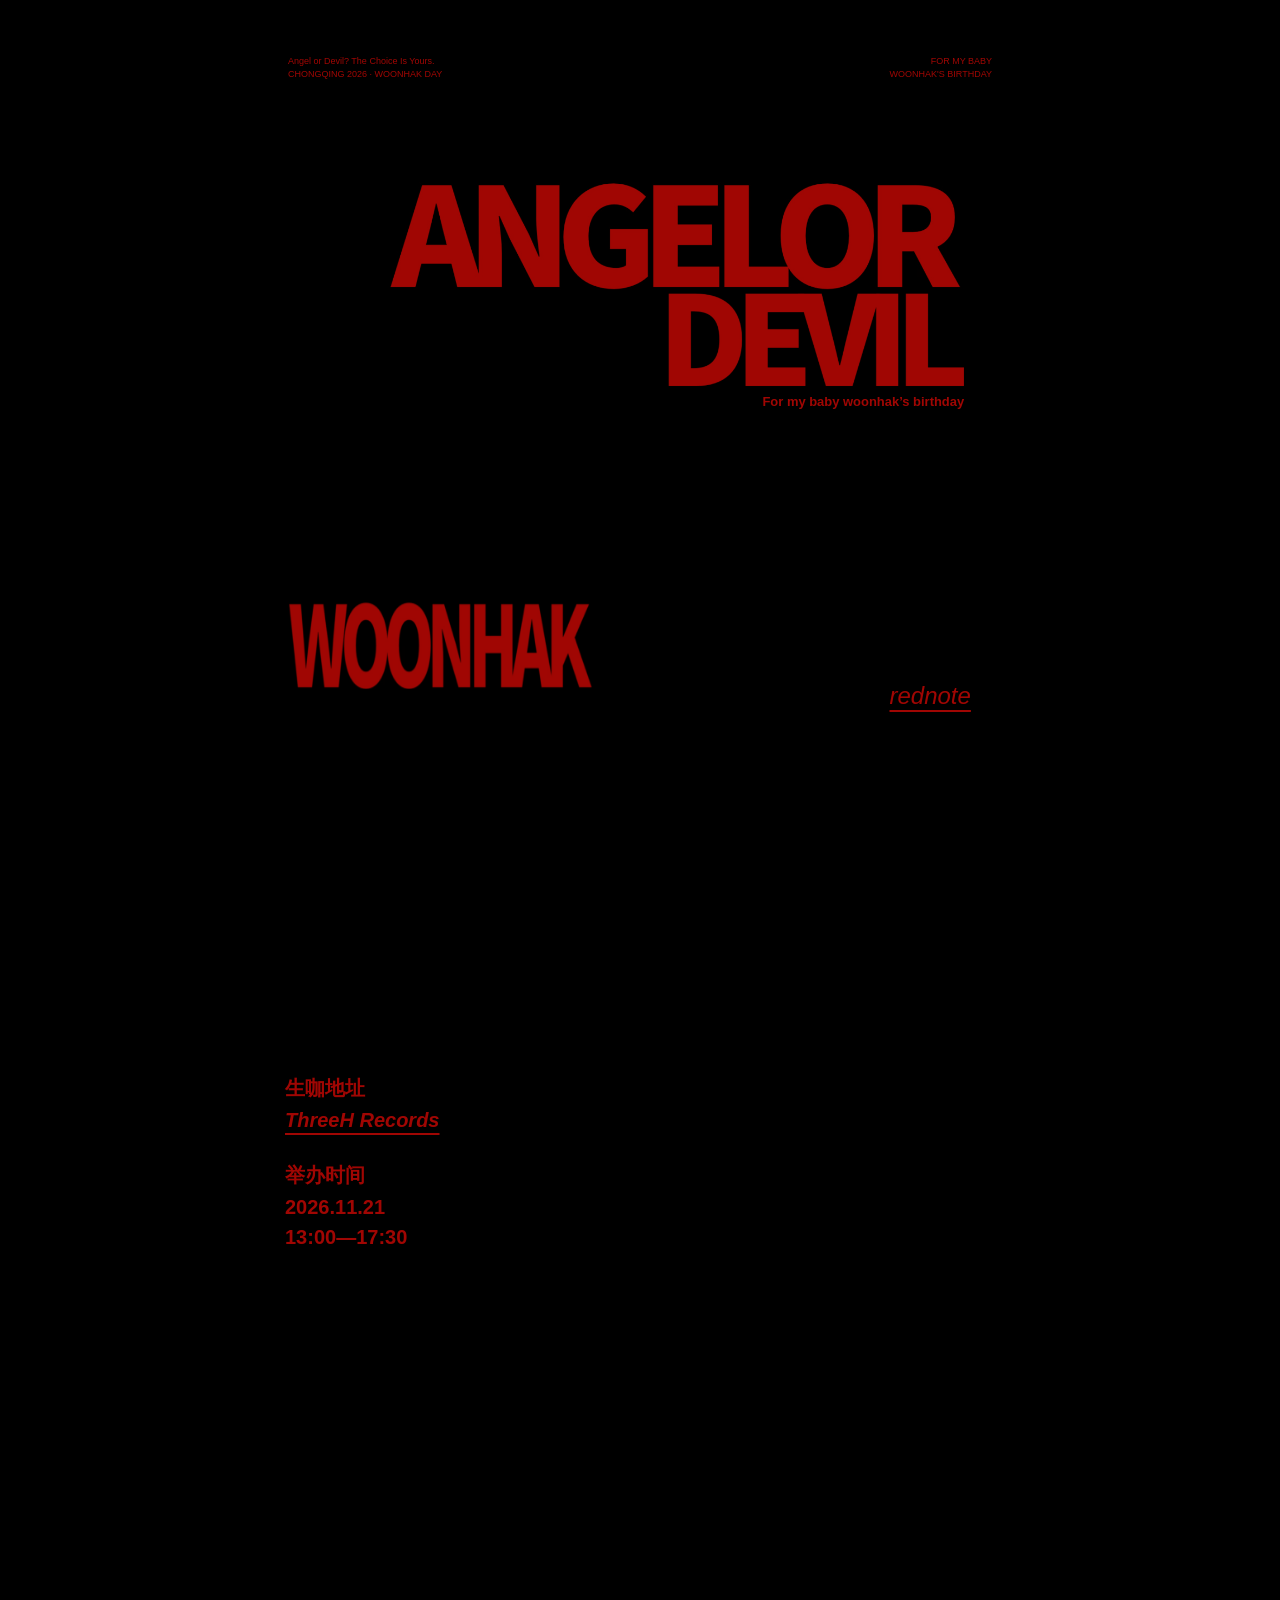
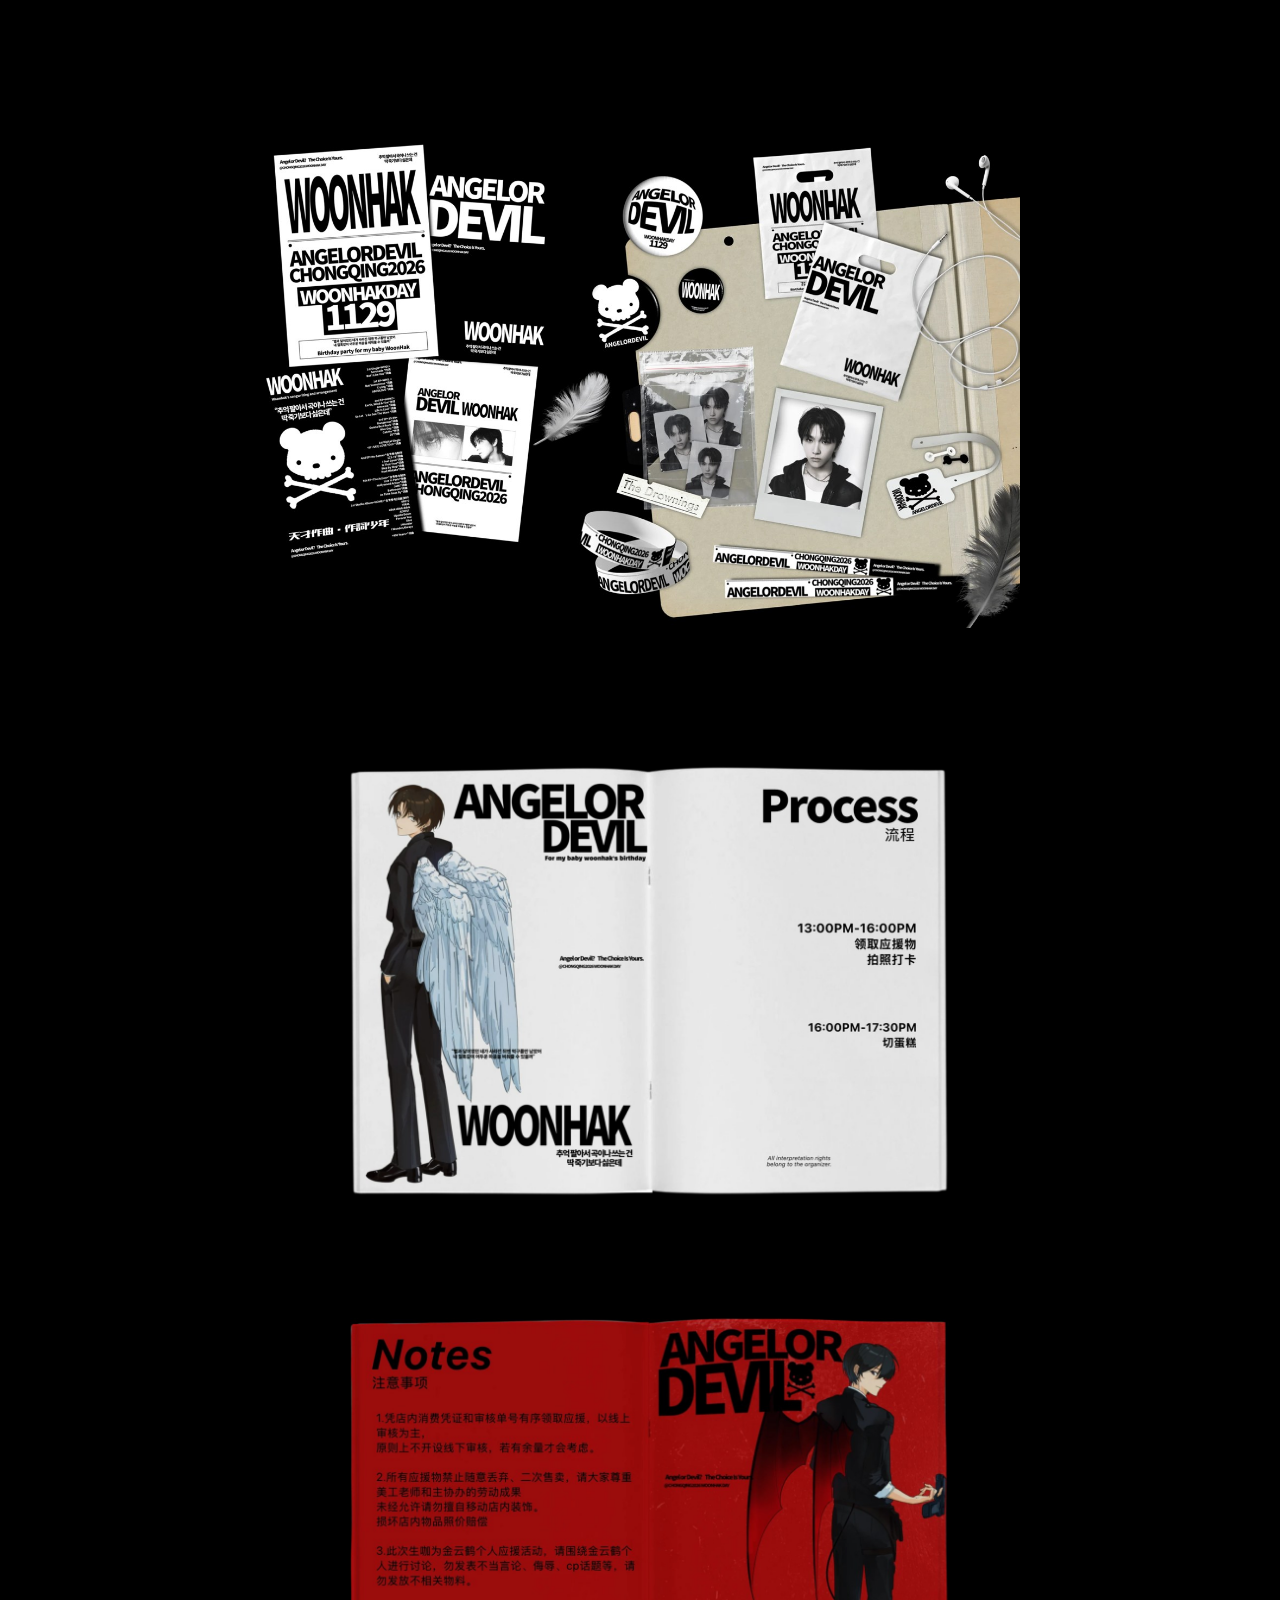
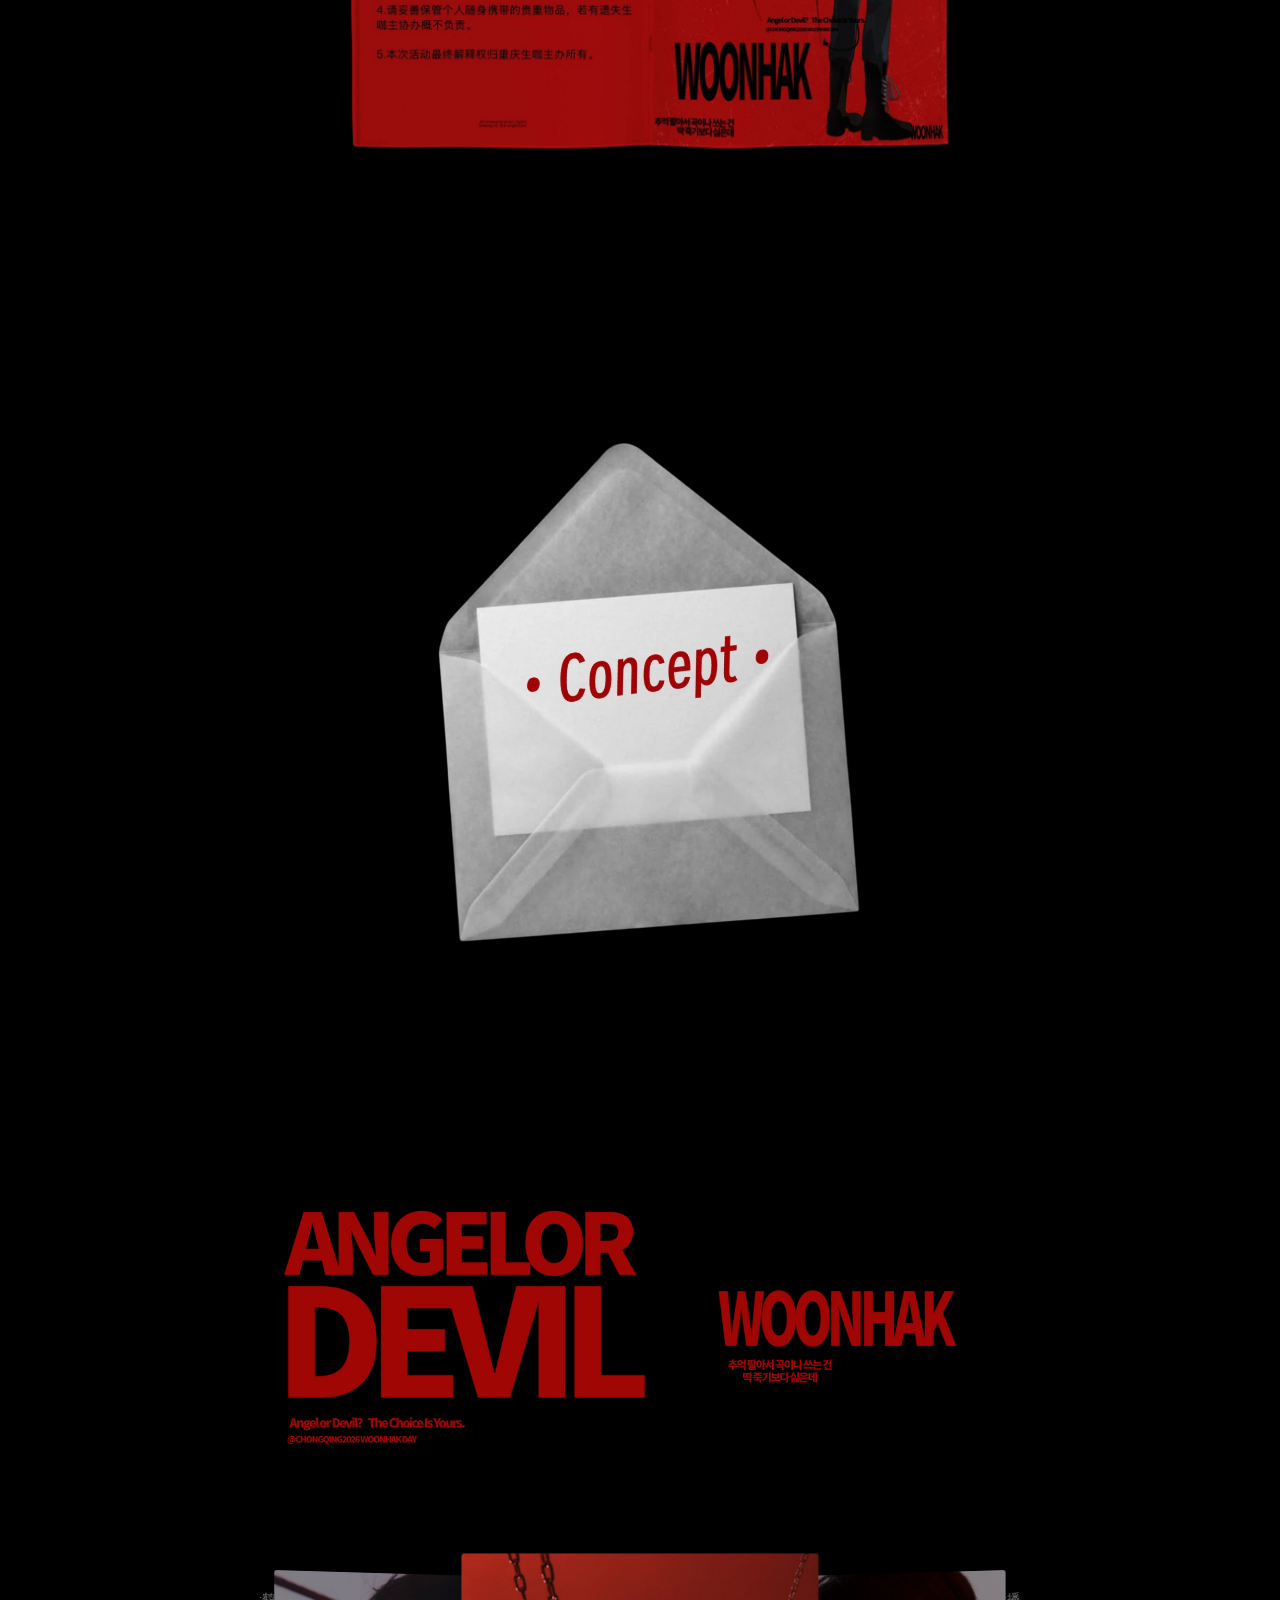
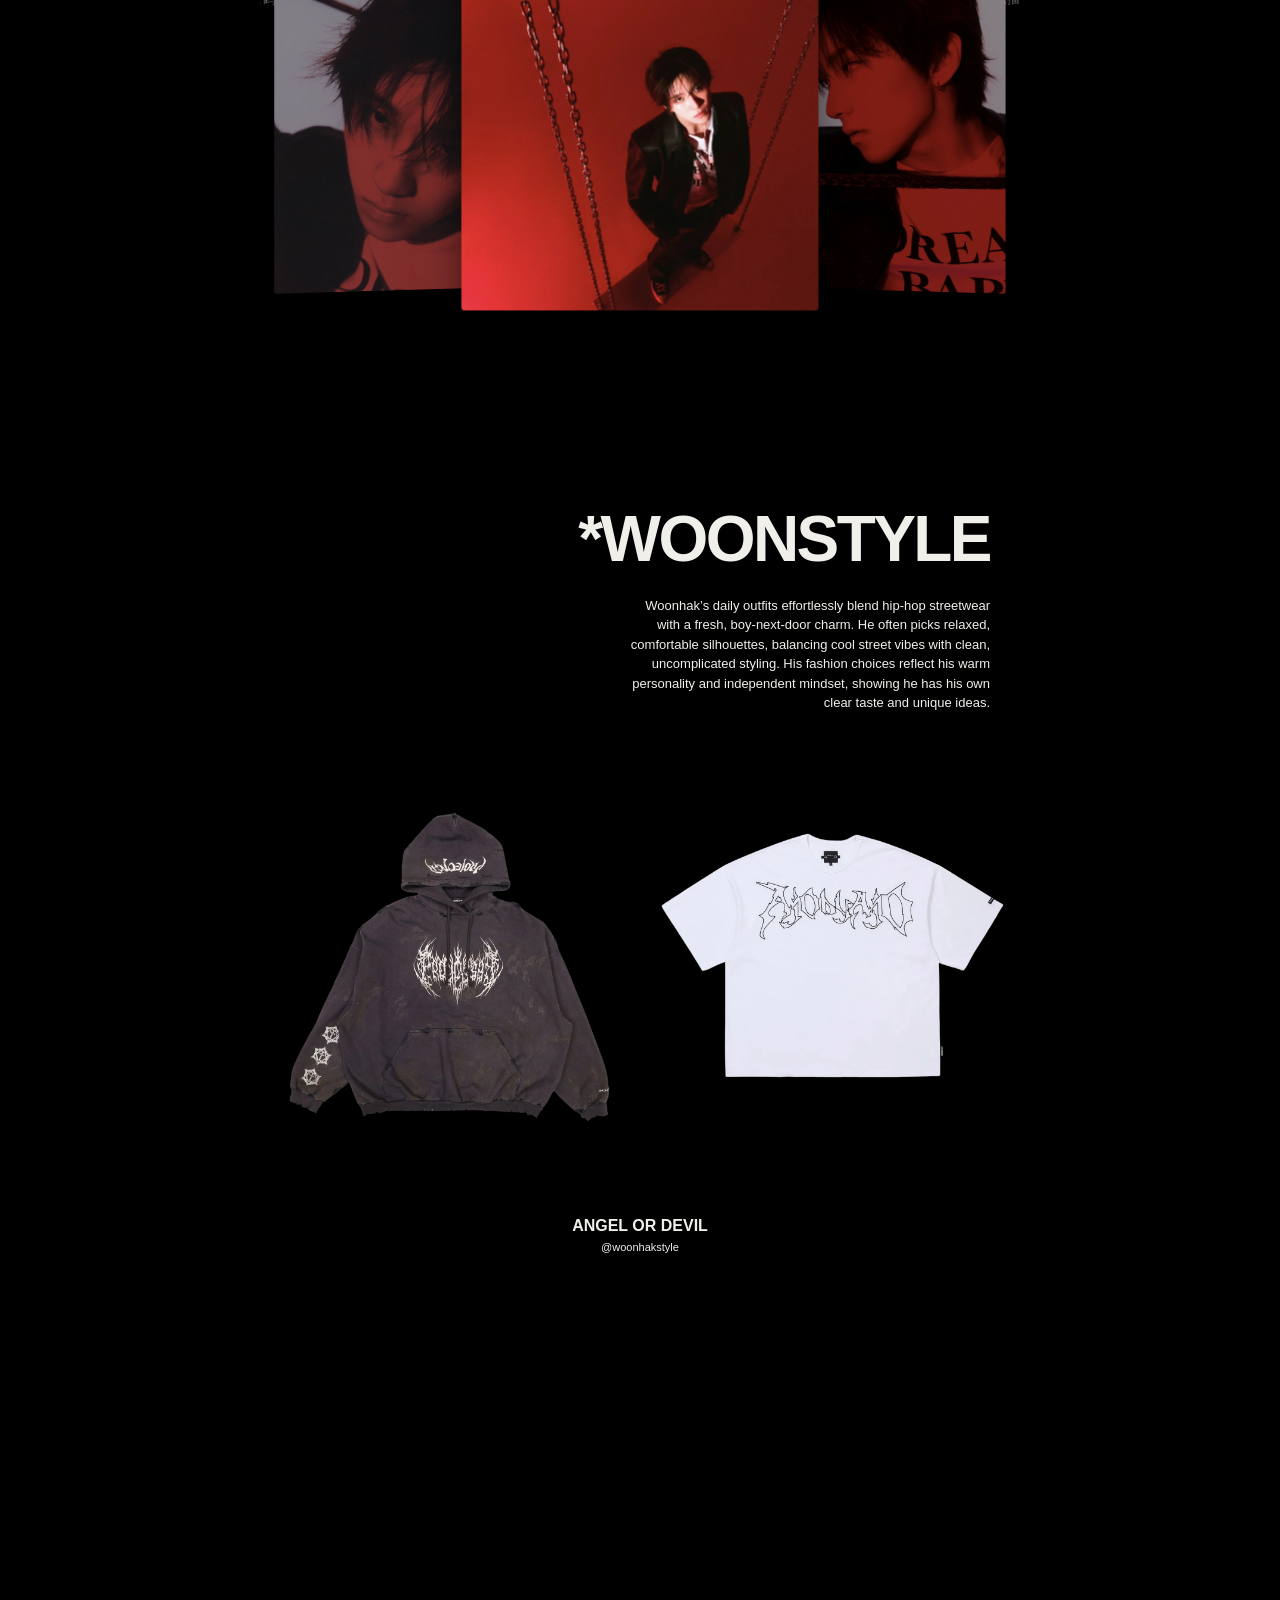
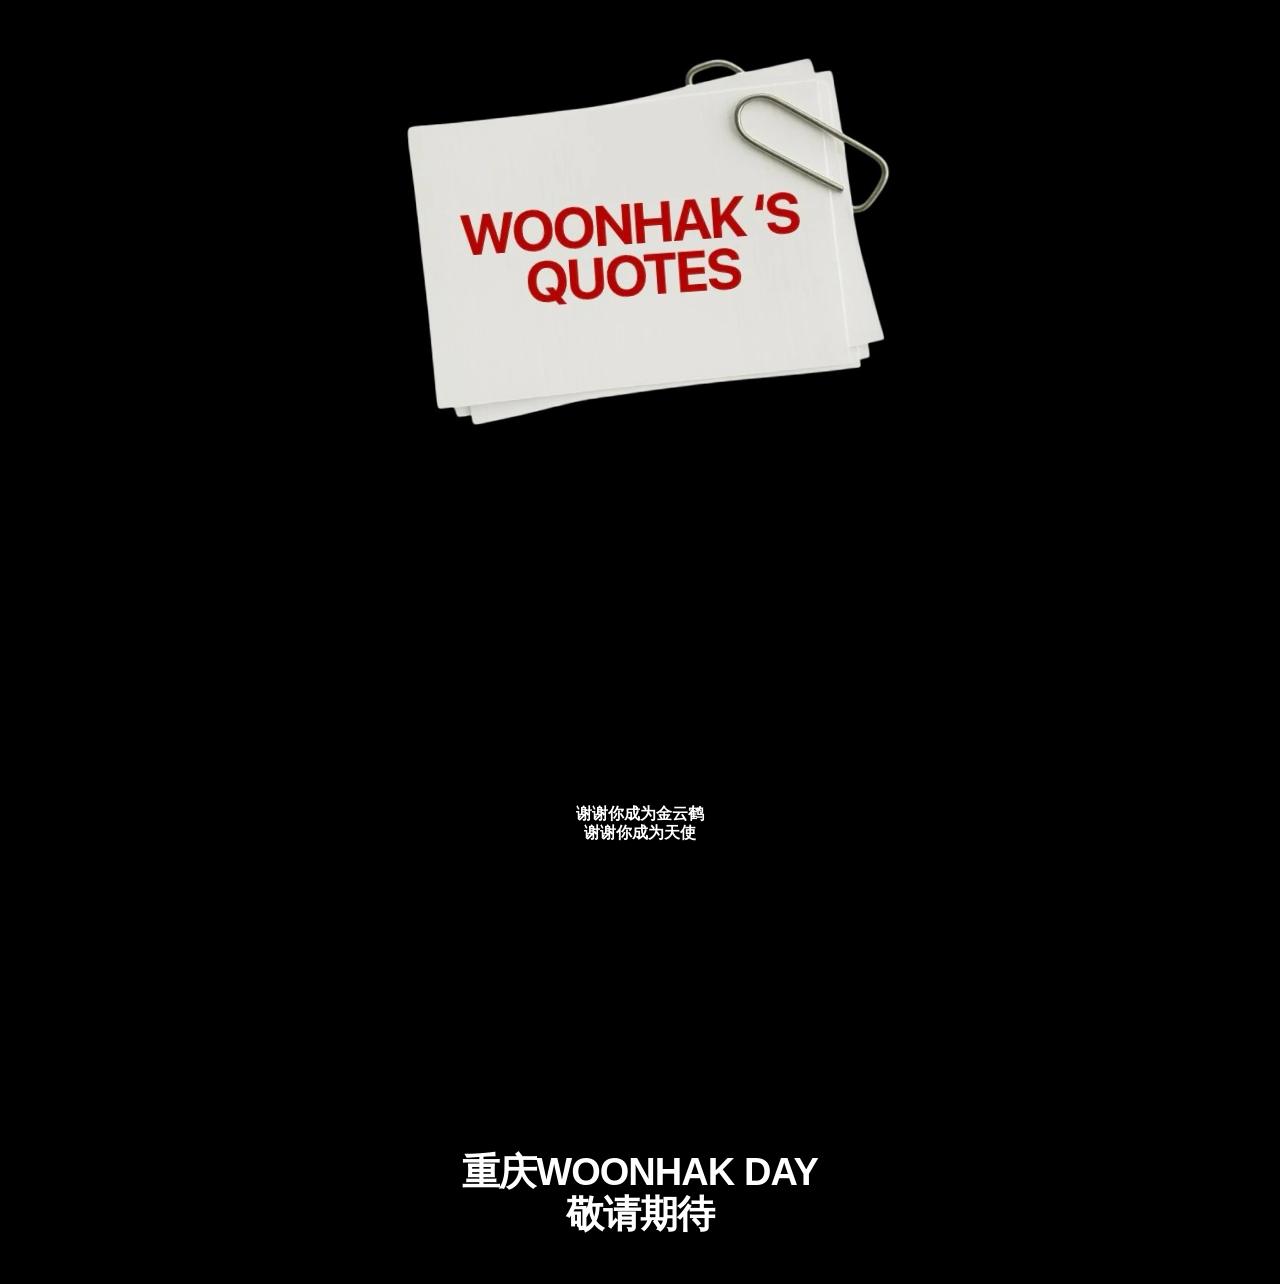
==== index.html @ 987698cc "Restore transparent hanging portrait and defer offscreen carousel images" ====
<!doctype html><html lang="zh-CN"><head><meta charset="utf-8"><meta name="viewport" content="width=device-width,initial-scale=1"><meta name="theme-color" content="#050505"><title>ANGEL OR DEVIL — 2026 重庆金云鹤生咖</title><meta name="description" content="2026 重庆金云鹤生日咖啡活动 · ANGEL OR DEVIL · 11月21日 ThreeH Records"><link rel="stylesheet" href="style.css?v=transparent-fast-10"></head><body>
<main>
<header class="hero"><div class="micro"><span>Angel or Devil? The Choice Is Yours.<br>CHONGQING 2026 · WOONHAK DAY</span><span>FOR MY BABY<br>WOONHAK'S BIRTHDAY</span></div><svg class="hero-artwork" viewBox="0 0 760 720" role="img" aria-label="ANGELOR DEVIL · For my baby woonhak’s birthday · WOONHAK"><defs><filter id="hero-red" color-interpolation-filters="sRGB"><feColorMatrix type="matrix" values="0.627451 0 0 0 0  0.023529 0 0 0 0  0.011765 0 0 0 0  0 0 0 1 0"/></filter></defs><svg x="110" y="108" width="620" height="117" viewBox="20 80 1060 200"><image href="assets/13.jpg" width="1240" height="1754" filter="url(#hero-red)"/></svg><svg x="410" y="228" width="320" height="101" viewBox="30 306 1068 335"><image href="assets/13.jpg" width="1240" height="1754" filter="url(#hero-red)"/></svg><text x="730" y="350" text-anchor="end" fill="#a00603" font-family="Arial,sans-serif" font-weight="700" font-size="14">For my baby woonhak’s birthday</text><svg x="0" y="560" width="330" height="96" viewBox="420 1380 740 180" preserveAspectRatio="none"><image href="assets/13.jpg" width="1240" height="1754" filter="url(#hero-red)"/></svg></svg><a class="rednote" id="social" href="https://www.xiaohongshu.com/user/profile/696c9043000000000300f78d?xsec_token=YB1BCHIgAT-cHVu8GI-nLF2eUWtgYO_r6Sn-EQDzjTJVI=&amp;xsec_source=app_share" target="_blank" rel="noopener noreferrer" aria-label="打开主办方小红书主页（新窗口）">rednote</a></header>
<section class="intro" aria-label="活动时间地点"><div class="event"><p>生咖地址</p><button id="location">ThreeH Records</button><p>举办时间</p><strong>2026.11.21<br>13:00—17:30</strong></div><picture><source media="(max-width:600px)" srcset="assets/02-mobile.png"><img fetchpriority="high" decoding="async" src="assets/02.png" alt="红色光影中的金云鹤肖像与金属挂架"></picture></section>
<section class="materials"><button class="image-button" data-gallery="materials" aria-label="打开物料详情"><img decoding="async" loading="lazy" src="assets/06.jpg" alt="ANGEL OR DEVIL 生咖物料全览"></button></section>
<section class="info"><div class="static-image"><img decoding="async" loading="lazy" src="assets/03.jpg" alt="活动流程：13:00—16:00领取应援物、拍照打卡；16:00—17:30切蛋糕"></div><div class="static-image"><img decoding="async" loading="lazy" src="assets/07.jpg" alt="活动注意事项 Notes"></div></section>
<section class="concept"><button class="image-button" data-gallery="concept" aria-label="打开概念说明"><img decoding="async" loading="lazy" src="assets/14.jpg" alt="Concept 概念信封"></button></section>
<section class="gallery"><div class="gallery-artwork"><svg viewBox="18 78 1090 710" role="img" aria-label="ANGEL OR DEVIL"><defs><filter id="red-angel-or-devil" color-interpolation-filters="sRGB"><feColorMatrix type="matrix" values="0.627451 0 0 0 0  0.023529 0 0 0 0  0.011765 0 0 0 0  0 0 0 1 0"/></filter></defs><image href="assets/13.jpg" width="1240" height="1754" filter="url(#red-angel-or-devil)"/></svg><svg viewBox="415 1375 750 305" role="img" aria-label="WOONHAK"><defs><filter id="red-woonhak" color-interpolation-filters="sRGB"><feColorMatrix type="matrix" values="0.627451 0 0 0 0  0.023529 0 0 0 0  0.011765 0 0 0 0  0 0 0 1 0"/></filter></defs><image href="assets/13.jpg" width="1240" height="1754" filter="url(#red-woonhak)"/></svg></div><div class="photo-strip"><button class="image-button" data-gallery="photos" data-index="0" aria-label="查看金云鹤轮播照片 1"><img decoding="async" loading="lazy" data-src="assets/photo-05.jpg" alt="金云鹤轮播照片 1"></button><button class="image-button" data-gallery="photos" data-index="1" aria-label="查看金云鹤轮播照片 2"><img decoding="async" loading="lazy" data-src="assets/photo-03.jpg" alt="金云鹤轮播照片 2"></button><button class="image-button" data-gallery="photos" data-index="2" aria-label="查看金云鹤轮播照片 3"><img decoding="async" loading="lazy" data-src="assets/photo-01.jpg" alt="金云鹤轮播照片 3"></button><button class="image-button" data-gallery="photos" data-index="3" aria-label="查看金云鹤轮播照片 4"><img decoding="async" loading="lazy" data-src="assets/photo-02.jpg" alt="金云鹤轮播照片 4"></button><button class="image-button" data-gallery="photos" data-index="4" aria-label="查看金云鹤轮播照片 5"><img decoding="async" loading="lazy" data-src="assets/photo-04.jpg" alt="金云鹤轮播照片 5"></button><button class="image-button" data-gallery="photos" data-index="5" aria-label="查看金云鹤轮播照片 6"><img decoding="async" loading="lazy" data-src="assets/photo-06.jpg" alt="金云鹤轮播照片 6"></button><button class="image-button" data-gallery="photos" data-index="6" aria-label="查看金云鹤轮播照片 7"><img decoding="async" loading="lazy" data-src="assets/photo-07.jpg" alt="金云鹤轮播照片 7"></button><button class="image-button" data-gallery="photos" data-index="7" aria-label="查看金云鹤轮播照片 8"><img decoding="async" loading="lazy" data-src="assets/photo-08.jpg" alt="金云鹤轮播照片 8"></button><button class="image-button" data-gallery="photos" data-index="8" aria-label="查看金云鹤轮播照片 9"><img decoding="async" loading="lazy" data-src="assets/photo-09.jpg" alt="金云鹤轮播照片 9"></button></div></section>
<section class="style"><h1>*WOONSTYLE</h1><p>Woonhak’s daily outfits effortlessly blend hip-hop streetwear with a fresh, boy-next-door charm. He often picks relaxed, comfortable silhouettes, balancing cool street vibes with clean, uncomplicated styling. His fashion choices reflect his warm personality and independent mindset, showing he has his own clear taste and unique ideas.</p><div class="clothes"><button class="image-button" data-gallery="style" data-index="0"><img decoding="async" loading="lazy" src="assets/17.jpg" alt="深色连帽卫衣背面图"></button><button class="image-button" data-gallery="style" data-index="1"><img decoding="async" loading="lazy" src="assets/16.jpg" alt="白色印花短袖"></button></div><strong>ANGEL OR DEVIL</strong><small>@woonhakstyle</small></section>
<section class="quotes"><button class="image-button" id="quotes" aria-label="打开金云鹤语录立体卡片轮播"><img decoding="async" loading="lazy" src="assets/15.jpg" alt="WOONHAK’S QUOTES 语录卡片"></button></section>
<footer class="closing"><p>谢谢你成为金云鹤<br>谢谢你成为天使</p><strong>重庆WOONHAK DAY<br>敬请期待</strong></footer>
</main>
<dialog id="viewer"><div class="viewer-top"><span id="viewer-title"></span><button id="close" aria-label="关闭">关闭</button></div><div id="slides" tabindex="0" aria-label="可横向滑动的内容"></div></dialog><script src="app.js?v=transparent-fast-10"></script></body></html>
---- style.css ----
:root{color-scheme:dark;--red:#a00603;--paper:#f0efea}*{box-sizing:border-box}html{scroll-behavior:smooth;scrollbar-color:var(--red) #050505}body{margin:0;background:#050505;color:var(--paper);font-family:Arial,'PingFang SC',sans-serif}button,a{-webkit-tap-highlight-color:transparent}button{font:inherit;color:inherit;cursor:pointer}button:focus-visible,a:focus-visible{outline:2px solid #a00603;outline-offset:6px}::selection{background:var(--red);color:white}main{max-width:760px;margin:auto;overflow:hidden}section{position:relative}img{display:block;width:100%;height:auto}button{background:none;border:0;padding:0}.hero{position:relative;margin:55px 28px 0;height:720px}.micro{display:flex;justify-content:space-between;color:var(--red);font-size:9px;line-height:1.4}.micro span:last-child{text-align:right}.title-art{position:absolute;inset:35px 0 auto;width:100%;height:650px;object-fit:contain;filter:brightness(0) saturate(100%) invert(14%) sepia(92%) saturate(5078%) hue-rotate(350deg) brightness(80%) contrast(111%)}.rednote{position:absolute;bottom:12%;right:2%;font-style:italic;color:var(--red);font-size:24px;text-decoration:underline;text-underline-offset:6px}.rednote small{display:block;color:#a5a5a0;font-size:12px;margin-top:13px;text-decoration:none}.intro{min-height:680px;margin-top:15px}.intro>img{width:85%;margin-left:17%}.event{position:absolute;z-index:1;left:25px;top:30%;color:var(--red);font-size:20px;line-height:1.5;font-weight:700;max-width:37%}.event p{margin:25px 0 2px}.event button{text-decoration:underline;text-underline-offset:6px;font-style:italic}.hand{font-family:'Kaiti SC','STKaiti',serif;color:#a9aaa5;font-size:25px;line-height:1.4;transform:rotate(-7deg)}.intro .hand{position:absolute;bottom:0;left:30px}.materials{margin:70px 0 55px}.image-button{display:block;width:100%;position:relative}.image-button img{transition:filter .25s}.image-button:hover img{filter:brightness(1.1)}.hint{display:block;font-size:12px;letter-spacing:2px;color:#b9bab4;margin-top:22px}.info{padding:20px 35px;display:grid;gap:35px}.concept{padding:130px 50px 100px}.concept .hand{text-align:right;margin:0 5px -20px 0}.concept .image-button{width:85%;margin:auto}.gallery{padding-top:100px}.gallery-title{display:flex;align-items:end;justify-content:space-between;color:var(--red);font-weight:900;font-size:65px;line-height:.86;letter-spacing:-3px;padding:0 25px}.gallery-title span:last-child{font-size:38px;letter-spacing:-1.5px}.gallery>.hand{text-align:right;padding-right:55px}.photo-strip{display:flex;gap:25px;overflow-x:auto;scroll-snap-type:x mandatory;padding:10px 25px 20px;scrollbar-width:thin;scrollbar-color:var(--red) transparent}.photo-strip button{flex:0 0 44%;height:330px;scroll-snap-align:center}.photo-strip img{height:100%;object-fit:cover}.subtle{font-size:11px;color:#a9aaa5;text-align:center;letter-spacing:2px}.style{padding:150px 30px 30px;text-align:center}.style h1{font-size:64px;letter-spacing:-3px;text-align:right;margin:0 0 20px}.style>p{font-size:13px;line-height:1.5;text-align:right;max-width:370px;margin-left:auto}.clothes{display:flex;align-items:center;gap:25px;margin:40px -20px 35px}.clothes button{width:50%}.style small{display:block;font-size:11px;margin-top:6px}.quotes{padding:160px 60px 100px}.quotes img{transform:rotate(-4deg)}footer{text-align:center;padding:100px 25px 55px}footer p{font-size:12px;line-height:1.3;margin:0 0 200px}footer strong{font-size:26px;line-height:1.3}footer small{display:block;font-size:9px;letter-spacing:2px;margin:45px 0 25px}footer a{color:#a9aaa5;font-size:11px;text-underline-offset:5px}dialog{border:0;padding:0;width:100vw;max-width:none;height:100dvh;max-height:none;background:#080808;color:var(--paper)}dialog::backdrop{background:#000d}.viewer-top,.viewer-bottom{height:74px;display:flex;align-items:center;justify-content:space-between;padding:0 30px;font-size:13px;letter-spacing:1px}.viewer-top{border-bottom:1px solid #252525}.viewer-top button{padding:12px}.viewer-bottom{max-width:600px;margin:auto}.viewer-bottom button{font-size:30px;padding:5px 25px}.viewer-bottom button:disabled{opacity:.2;cursor:default}#slides{display:flex;height:calc(100dvh - 148px);overflow-x:auto;scroll-snap-type:x mandatory;scrollbar-width:none;overscroll-behavior-x:contain}#slides::-webkit-scrollbar{display:none}.slide{flex:0 0 100%;scroll-snap-align:center;display:flex;align-items:center;justify-content:center;padding:25px;overflow-y:auto}.slide img{max-width:100%;max-height:100%;width:auto;height:auto;object-fit:contain}.quote-card{width:min(760px,100%);min-height:60%;background:var(--paper);color:#151515;padding:clamp(25px,7vw,80px);display:flex;flex-direction:column;justify-content:space-between;transform:rotate(-1deg)}.quote-card .quote-no{color:var(--red);font-size:12px}.quote-card blockquote{font-weight:700;font-size:clamp(26px,5vw,53px);line-height:1.3;margin:50px 0;letter-spacing:-1px}.quote-card cite{font-size:12px;font-style:normal;line-height:1.7}.text-panel{max-width:600px;line-height:1.9;font-size:18px}.text-panel h2{color:var(--red);font-size:40px}.text-panel a{color:var(--paper)}@media(max-width:600px){.hero{height:490px;margin:25px 18px 0}.title-art{top:25px;height:445px}.micro{font-size:6px}.rednote{font-size:18px;bottom:10%}.rednote small{font-size:9px}.intro{min-height:410px}.event{left:16px;font-size:13px;top:20%}.event p{margin-top:18px}.intro .hand{font-size:18px;bottom:-15px;left:20px}.materials{margin-top:65px}.info{padding:0 22px;gap:25px}.concept{padding:100px 25px 50px}.concept .hand{font-size:23px}.gallery{padding-top:100px}.gallery-title{font-size:44px;letter-spacing:-2px;padding:0 18px}.gallery-title span:last-child{font-size:25px}.gallery>.hand{font-size:20px;padding-right:25px}.photo-strip{gap:16px;padding-left:15px}.photo-strip button{flex-basis:58%;height:270px}.style{padding:110px 20px 15px}.style h1{font-size:43px;letter-spacing:-2px}.style>p{font-size:10px;max-width:260px}.clothes{gap:10px;margin-top:25px}.style>strong{font-size:14px}.quotes{padding:120px 35px 70px}footer{padding-top:65px}footer p{margin-bottom:150px}footer strong{font-size:21px}.viewer-top,.viewer-bottom{padding:0 16px}.slide{padding:18px}.quote-card blockquote{margin:50px 0}.text-panel{font-size:15px}}@media(prefers-reduced-motion:reduce){html{scroll-behavior:auto}*{transition:none!important}}

.micro,.rednote,.event{color:#a00603}.gallery-title{letter-spacing:-.04em}.style h1{letter-spacing:-.04em}

.crop-right{overflow:hidden;position:relative;aspect-ratio:2/3;height:100%;max-width:100%}.crop-right img,.photo-strip .crop-right img,.slide .crop-right img{width:200%;max-width:none;height:100%;object-fit:fill;transform:translateX(-50%)}.slide .crop-right{flex-shrink:0}.concept-text{clip-path:inset(0 0 12% 0)}.gallery-title span:last-child{letter-spacing:-.04em}

.photo-strip button{height:auto;aspect-ratio:1}.photo-strip img{aspect-ratio:1;object-fit:contain}

/* Cards orbit behind the selected image rather than scrolling in a strip. */
.photo-strip{display:block;position:relative;perspective:1100px;height:440px;overflow:hidden;padding:0;scroll-snap-type:none;touch-action:pan-y}
.photo-strip button{position:absolute;left:50%;top:50%;width:47%;height:auto;aspect-ratio:1;transform:translate(-50%,-50%) translateX(calc(var(--offset)*64%)) translateZ(calc(var(--distance)*-150px)) rotateY(calc(var(--offset)*-12deg));filter:brightness(.55);transition:transform .65s cubic-bezier(.16,1,.3,1),filter .65s,opacity .45s;backface-visibility:hidden;box-shadow:0 16px 35px #0008}
.photo-strip button.is-front{filter:brightness(1)}.photo-strip button.is-hidden{opacity:0;pointer-events:none}.photo-strip img{border-radius:3px}
.photo-controls{display:flex;align-items:center;justify-content:center;gap:35px;font-size:12px;margin-top:5px}.photo-controls button{font-size:27px;padding:12px 20px}
#slides.depth-viewer{display:block;position:relative;perspective:1300px;overflow:hidden;scroll-snap-type:none}
.depth-viewer .slide{position:absolute;inset:0;margin:auto;width:68%;height:85%;padding:0;transform:translateX(calc(var(--offset)*68%)) translateZ(calc(var(--distance)*-220px)) rotateY(calc(var(--offset)*-12deg));transition:transform .65s cubic-bezier(.16,1,.3,1),filter .65s,opacity .45s;filter:brightness(.45);cursor:pointer;backface-visibility:hidden}
.depth-viewer .slide.is-front{filter:brightness(1);cursor:default}.depth-viewer .slide.is-hidden{opacity:0;pointer-events:none}.depth-viewer .slide img{width:100%;height:auto;max-height:100%;object-fit:contain;box-shadow:0 18px 40px #0008}
@media(max-width:600px){.photo-strip{height:320px}.photo-strip button{width:58%;transform:translate(-50%,-50%) translateX(calc(var(--offset)*64%)) translateZ(calc(var(--distance)*-120px)) rotateY(calc(var(--offset)*-12deg))}.depth-viewer .slide{width:76%;height:85%;transform:translateX(calc(var(--offset)*64%)) translateZ(calc(var(--distance)*-170px)) rotateY(calc(var(--offset)*-12deg))}}
@media(prefers-reduced-motion:reduce){.photo-strip button,.depth-viewer .slide{transition:none}}
.photo-strip,#slides.depth-viewer{touch-action:pan-y pinch-zoom;user-select:none;-webkit-user-select:none;cursor:grab}.photo-strip.is-dragging,#slides.depth-viewer.is-dragging{cursor:grabbing}.photo-strip img,.depth-viewer img{-webkit-user-drag:none}


@font-face{font-family:QuoteSong;src:url('assets/quotes-serif.ttf') format('truetype');font-style:normal;font-weight:400;font-display:swap}
.quotes-only{background:#000;color:#fff}.quotes-only .viewer-top{border:0}.quotes-only #viewer-title,.quotes-only #count{visibility:hidden}.quotes-only button{color:#fff}.quotes-only button:hover{color:#a00603}.quotes-only button:focus-visible{outline-color:#a00603}.quotes-only .viewer-bottom{justify-content:space-between}.quotes-only .depth-viewer .slide{filter:none;box-shadow:none}
.depth-viewer .quote-scene{height:86%;width:min(70%,820px);overflow:visible}.themed-quote{background:#000;color:#fff;width:100%;max-height:100%;min-height:min(520px,70dvh);padding:clamp(24px,5vw,65px);display:flex;align-items:center;justify-content:center;overflow-y:auto;border:0;border-radius:0;box-shadow:none;scrollbar-width:thin;scrollbar-color:#a00603 #000;font-family:QuoteSong,'Songti SC','Noto Serif CJK SC',serif;font-weight:400}.themed-quote blockquote{font-family:inherit;font-size:clamp(25px,3vw,38px);font-weight:400;line-height:1.9;margin:0;text-align:center;letter-spacing:0;text-wrap:pretty}.themed-quote blockquote p{margin:0 0 .65em}.themed-quote blockquote p:last-child{margin-bottom:0}.themed-quote em{font-style:normal;color:#a00603}.themed-quote.long-quote blockquote{font-size:clamp(17px,1.8vw,24px);line-height:1.9;text-align:left}.themed-quote ::selection{color:#fff;background:#a00603}
@media(max-width:600px){.depth-viewer .quote-scene{width:78%;height:90%}.themed-quote{padding:26px 21px;min-height:min(500px,70dvh)}.themed-quote blockquote{font-size:25px;line-height:1.9}.themed-quote.long-quote blockquote{font-size:17px;line-height:1.9}}
@media(max-height:550px){.themed-quote{min-height:0;padding:20px 25px}.themed-quote blockquote{font-size:23px}.themed-quote.long-quote blockquote{font-size:16px}}

.gallery-artwork{display:flex;align-items:center;justify-content:space-between;gap:10%;padding:0 8% 0 3%;margin-bottom:65px}.gallery-artwork svg{display:block;width:54%;height:auto;mix-blend-mode:normal}.gallery-artwork svg:last-child{width:36%;margin-top:18px}.photo-controls{margin-top:15px}
@media(max-width:600px){.gallery-artwork{margin-bottom:45px}.gallery-artwork svg:last-child{margin-top:10px}}

#slides{height:calc(100dvh - 74px)}.photo-strip.is-dragging button,#slides.depth-viewer.is-dragging .slide{transition:none!important}.photo-strip button,.depth-viewer .slide{transition:transform .25s ease-out,filter .25s,opacity .25s}.photo-strip{cursor:grab}.photo-strip.is-dragging,.photo-strip.is-dragging *{cursor:grabbing!important}.photo-strip img,.depth-viewer img{pointer-events:none}.photo-strip,.depth-viewer{overscroll-behavior-x:contain}.viewer-top{border:0}


html{scroll-behavior:auto}.page-scroll-frost{position:fixed;inset:0;z-index:100;pointer-events:none;opacity:0;backdrop-filter:blur(2.5px);-webkit-backdrop-filter:blur(2.5px);transition:opacity .22s ease-out}.page-scroll-frost.is-scrolling{opacity:1}body:has(dialog[open]) .page-scroll-frost{opacity:0;transition:none}@media(prefers-reduced-motion:reduce){.page-scroll-frost{display:none}}

main>.closing{padding:140px 20px 48px;color:#fff;text-align:center}main>.closing p{font-size:16px;font-weight:700;line-height:1.15;margin:0 0 310px}main>.closing strong{font-size:38px;font-weight:800;line-height:1.1;letter-spacing:-.025em}@media(max-width:600px){main>.closing{padding:100px 16px 32px}main>.closing p{font-size:12px;margin-bottom:230px}main>.closing strong{font-size:clamp(24px,6vw,34px)}}

.hero-artwork{position:absolute;left:0;top:0;width:100%;height:100%;mix-blend-mode:normal}.hero .rednote{bottom:9%;right:3%;color:#a00603}.micro,.event{color:#a00603}.depth-viewer .quote-original{height:85%;width:min(76%,1100px)}.depth-viewer .quote-original img{width:100%;height:auto;max-height:100%;object-fit:contain;box-shadow:none}
@media(max-width:600px){.hero{height:calc((100vw - 36px)*.9474);min-height:340px}.depth-viewer .quote-original{width:80%;height:85%}.hero .rednote{font-size:18px;bottom:9%}}

body{background:#000}.hero,.gallery{background:#000}.hero-artwork,.gallery-artwork svg{mix-blend-mode:normal;filter:none}

.intro>picture{display:block;width:85%;margin-left:17%}.intro>picture>img{width:100%;height:auto}
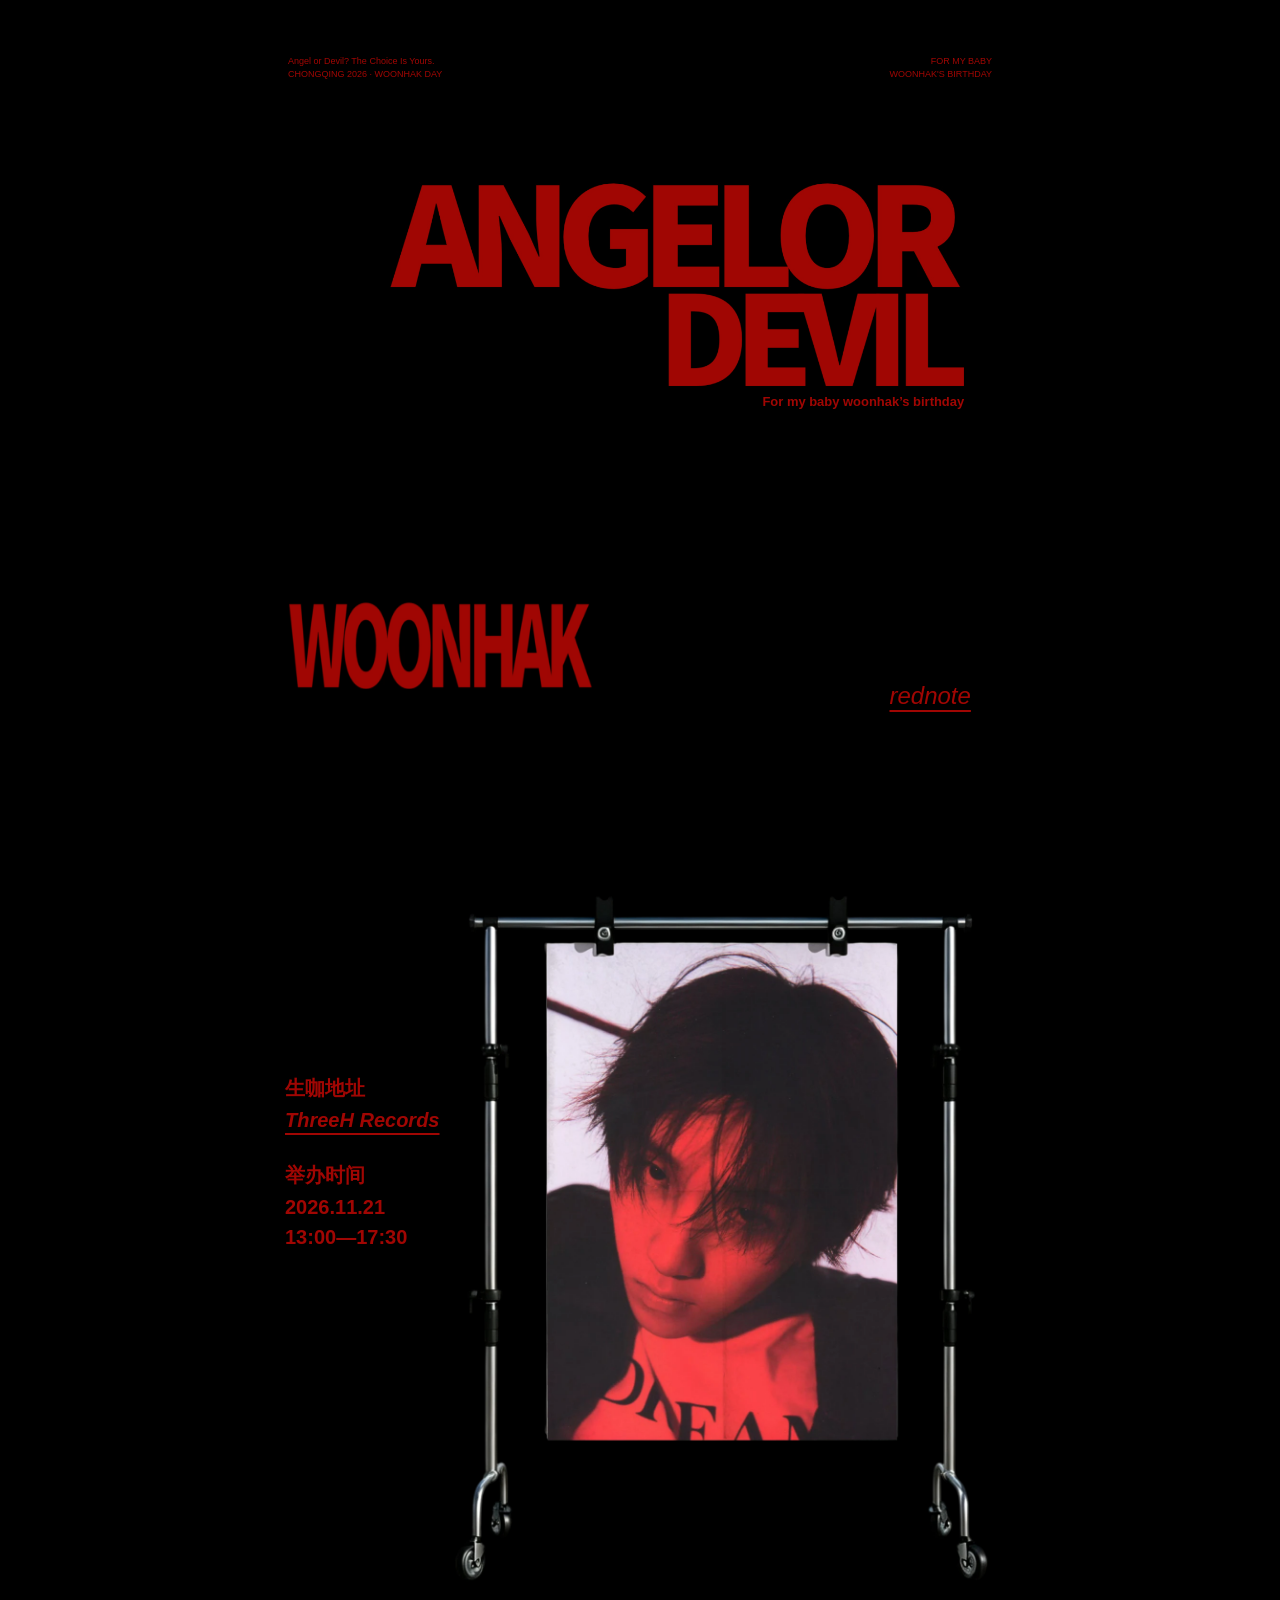
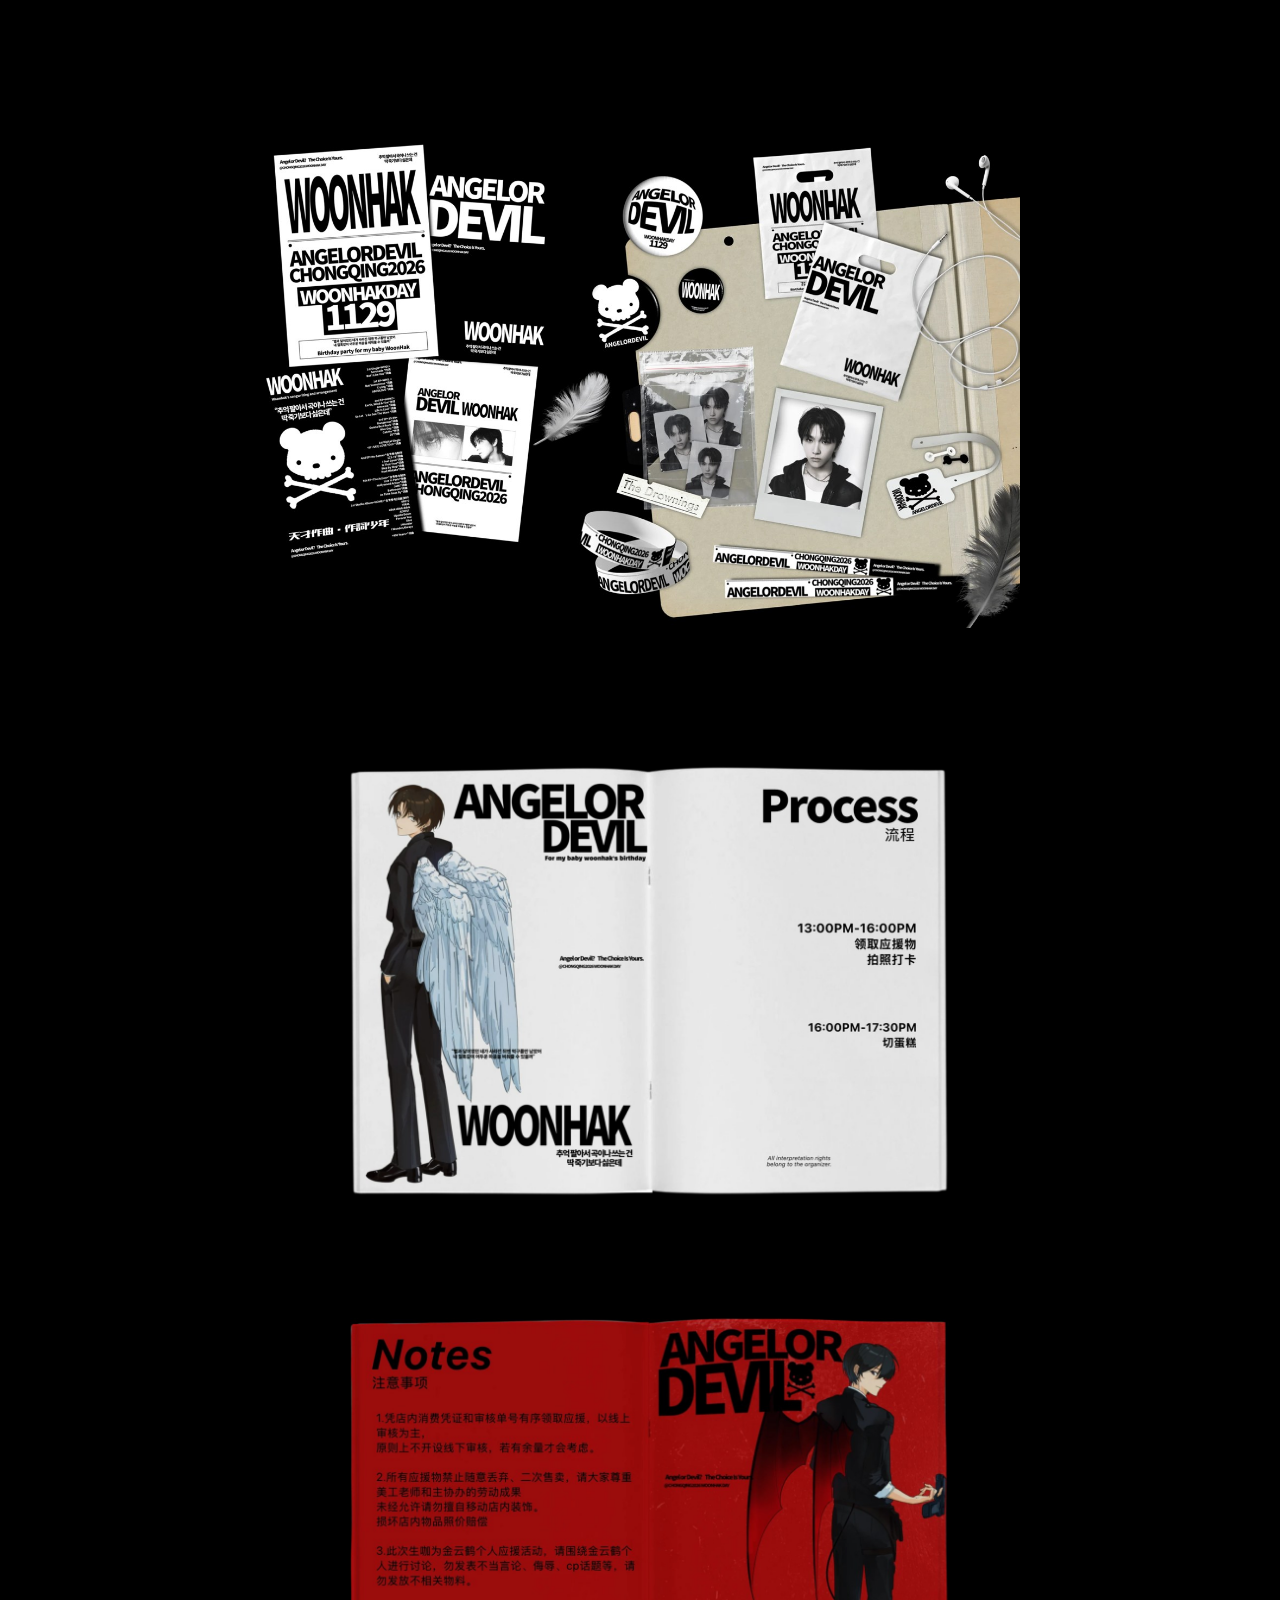
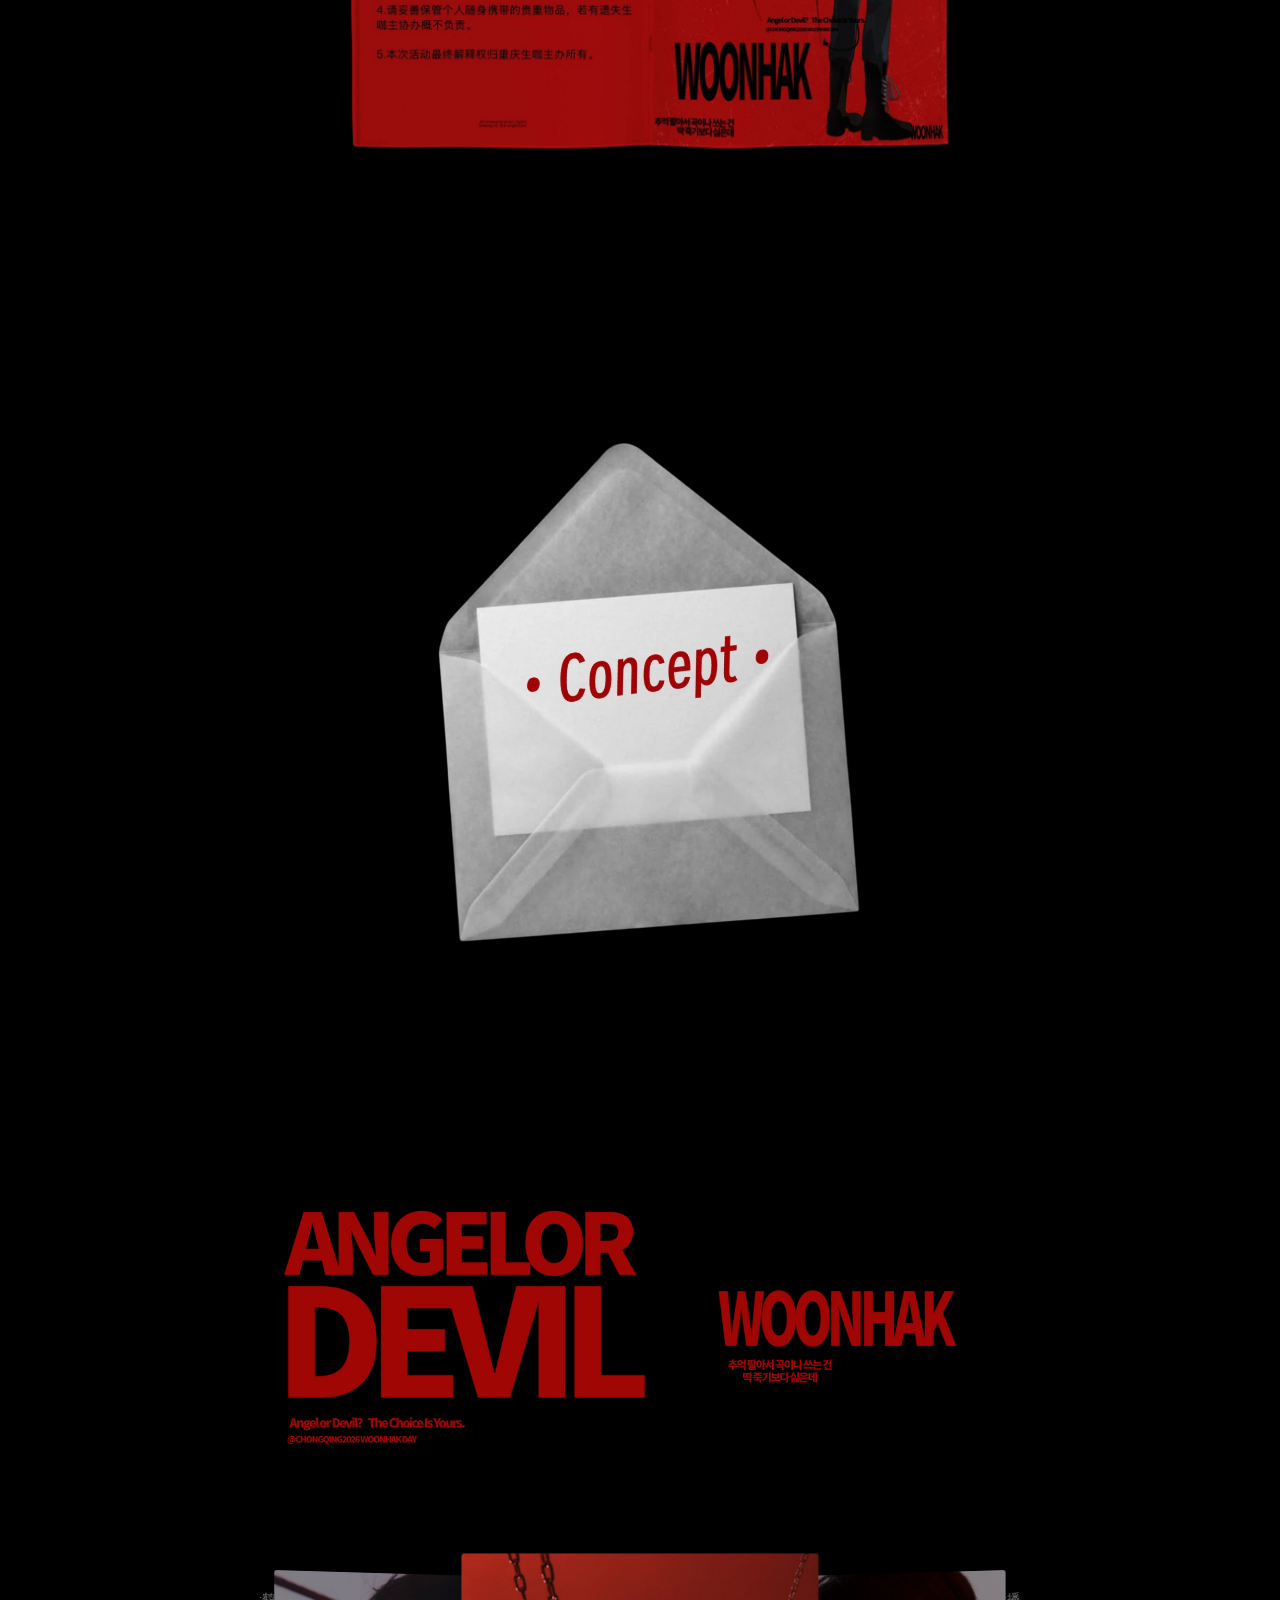
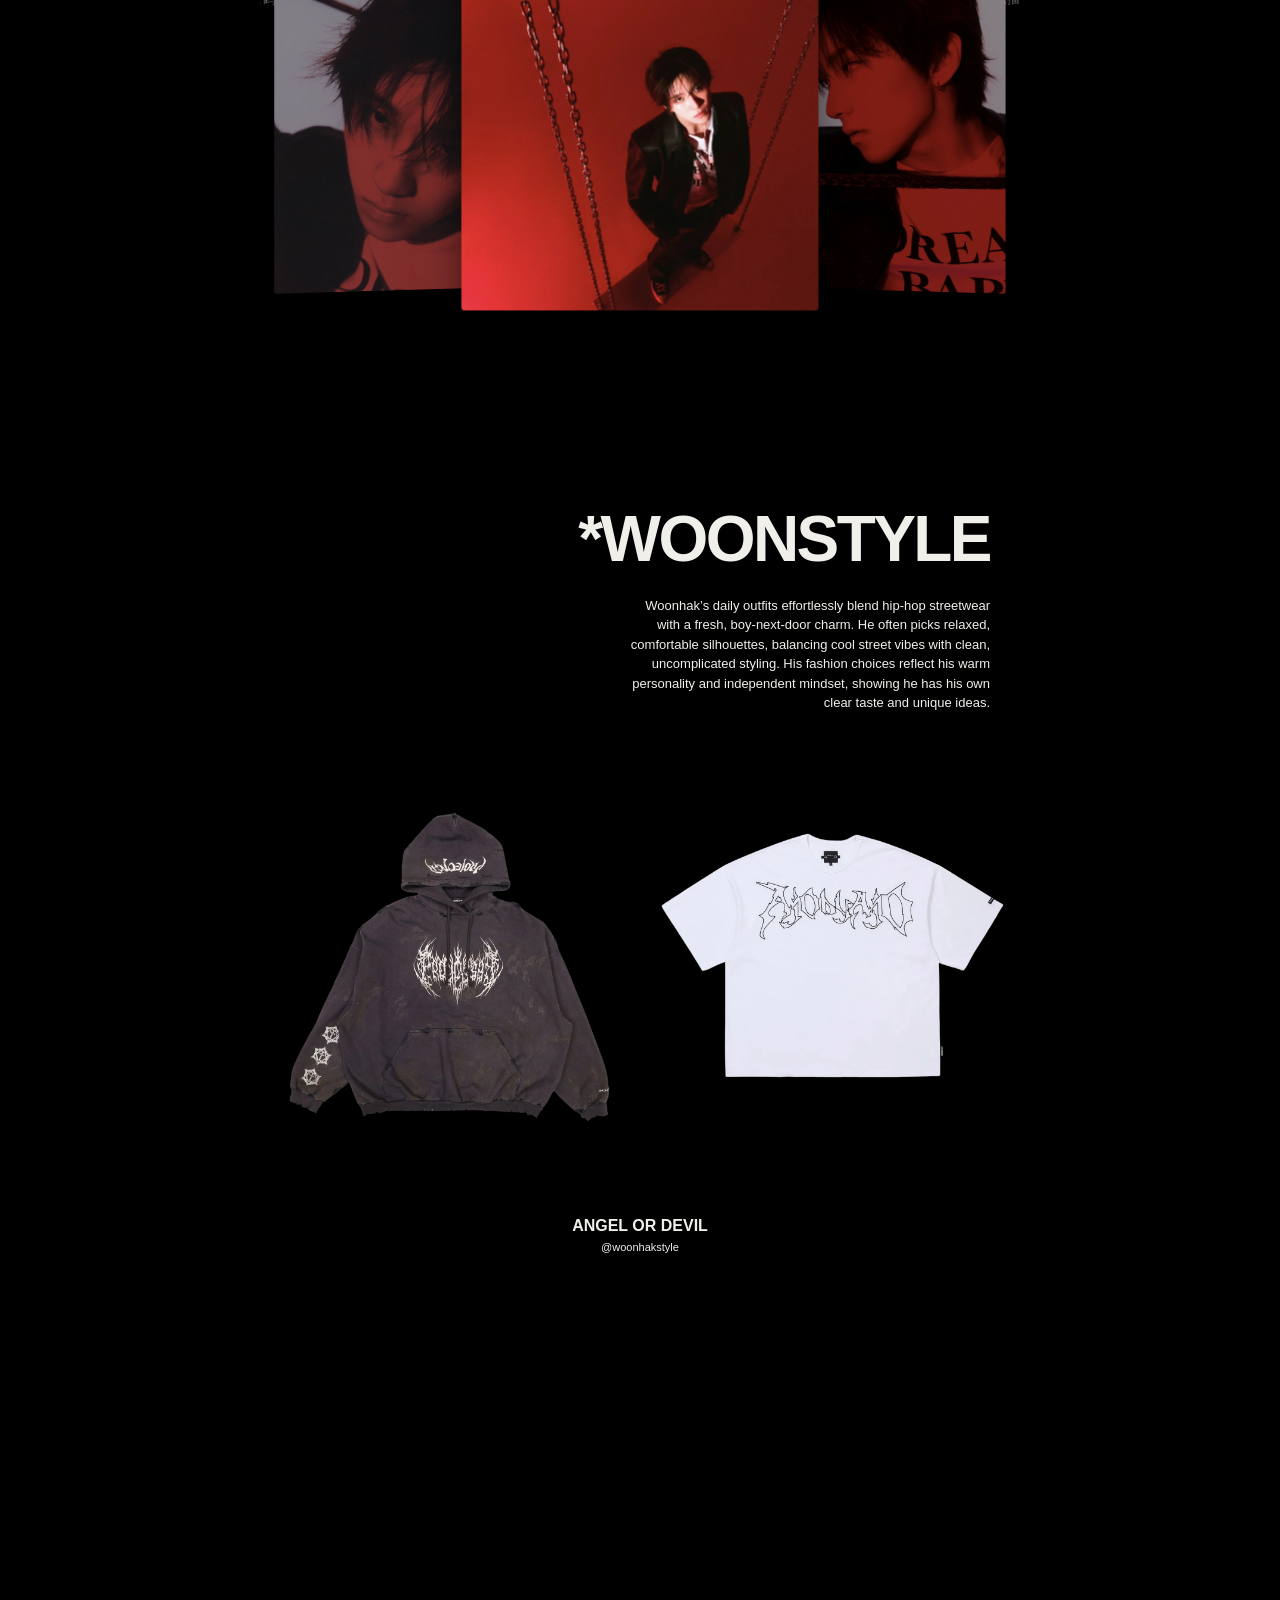
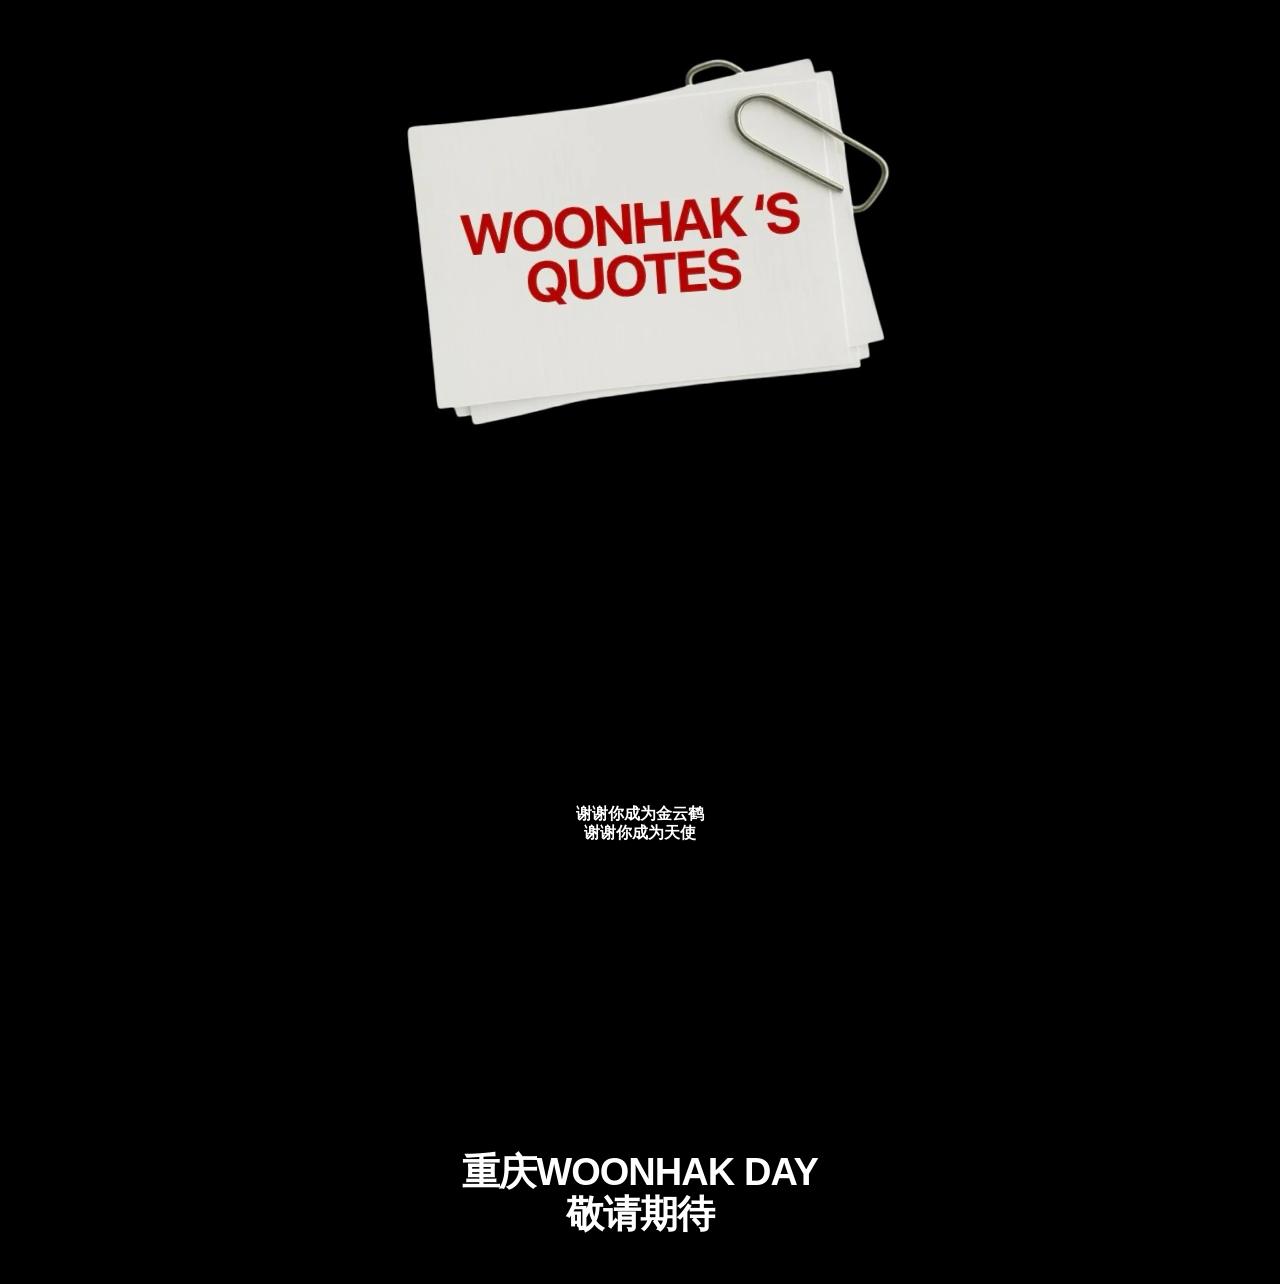
==== commit 0bbb72e2: "Render concept explanation directly to avoid blank image-based viewer" ====
--- a/index.html
+++ b/index.html
@@ -1,4 +1,4 @@
-<!doctype html><html lang="zh-CN"><head><meta charset="utf-8"><meta name="viewport" content="width=device-width,initial-scale=1"><meta name="theme-color" content="#050505"><title>ANGEL OR DEVIL — 2026 重庆金云鹤生咖</title><meta name="description" content="2026 重庆金云鹤生日咖啡活动 · ANGEL OR DEVIL · 11月21日 ThreeH Records"><link rel="stylesheet" href="style.css?v=transparent-fast-10"></head><body>
+<!doctype html><html lang="zh-CN"><head><meta charset="utf-8"><meta name="viewport" content="width=device-width,initial-scale=1"><meta name="theme-color" content="#050505"><title>ANGEL OR DEVIL — 2026 重庆金云鹤生咖</title><meta name="description" content="2026 重庆金云鹤生日咖啡活动 · ANGEL OR DEVIL · 11月21日 ThreeH Records"><link rel="stylesheet" href="style.css?v=concept-fix-11"></head><body>
 <main>
 <header class="hero"><div class="micro"><span>Angel or Devil? The Choice Is Yours.<br>CHONGQING 2026 · WOONHAK DAY</span><span>FOR MY BABY<br>WOONHAK'S BIRTHDAY</span></div><svg class="hero-artwork" viewBox="0 0 760 720" role="img" aria-label="ANGELOR DEVIL · For my baby woonhak’s birthday · WOONHAK"><defs><filter id="hero-red" color-interpolation-filters="sRGB"><feColorMatrix type="matrix" values="0.627451 0 0 0 0  0.023529 0 0 0 0  0.011765 0 0 0 0  0 0 0 1 0"/></filter></defs><svg x="110" y="108" width="620" height="117" viewBox="20 80 1060 200"><image href="assets/13.jpg" width="1240" height="1754" filter="url(#hero-red)"/></svg><svg x="410" y="228" width="320" height="101" viewBox="30 306 1068 335"><image href="assets/13.jpg" width="1240" height="1754" filter="url(#hero-red)"/></svg><text x="730" y="350" text-anchor="end" fill="#a00603" font-family="Arial,sans-serif" font-weight="700" font-size="14">For my baby woonhak’s birthday</text><svg x="0" y="560" width="330" height="96" viewBox="420 1380 740 180" preserveAspectRatio="none"><image href="assets/13.jpg" width="1240" height="1754" filter="url(#hero-red)"/></svg></svg><a class="rednote" id="social" href="https://www.xiaohongshu.com/user/profile/696c9043000000000300f78d?xsec_token=YB1BCHIgAT-cHVu8GI-nLF2eUWtgYO_r6Sn-EQDzjTJVI=&amp;xsec_source=app_share" target="_blank" rel="noopener noreferrer" aria-label="打开主办方小红书主页（新窗口）">rednote</a></header>
 <section class="intro" aria-label="活动时间地点"><div class="event"><p>生咖地址</p><button id="location">ThreeH Records</button><p>举办时间</p><strong>2026.11.21<br>13:00—17:30</strong></div><picture><source media="(max-width:600px)" srcset="assets/02-mobile.png"><img fetchpriority="high" decoding="async" src="assets/02.png" alt="红色光影中的金云鹤肖像与金属挂架"></picture></section>
@@ -10,4 +10,4 @@
 <section class="quotes"><button class="image-button" id="quotes" aria-label="打开金云鹤语录立体卡片轮播"><img decoding="async" loading="lazy" src="assets/15.jpg" alt="WOONHAK’S QUOTES 语录卡片"></button></section>
 <footer class="closing"><p>谢谢你成为金云鹤<br>谢谢你成为天使</p><strong>重庆WOONHAK DAY<br>敬请期待</strong></footer>
 </main>
-<dialog id="viewer"><div class="viewer-top"><span id="viewer-title"></span><button id="close" aria-label="关闭">关闭</button></div><div id="slides" tabindex="0" aria-label="可横向滑动的内容"></div></dialog><script src="app.js?v=transparent-fast-10"></script></body></html>
+<dialog id="viewer"><div class="viewer-top"><span id="viewer-title"></span><button id="close" aria-label="关闭">关闭</button></div><div id="slides" tabindex="0" aria-label="可横向滑动的内容"></div></dialog><script src="app.js?v=concept-fix-11"></script></body></html>
--- a/style.css
+++ b/style.css
@@ -41,3 +41,5 @@
 body{background:#000}.hero,.gallery{background:#000}.hero-artwork,.gallery-artwork svg{mix-blend-mode:normal;filter:none}
 
 .intro>picture{display:block;width:85%;margin-left:17%}.intro>picture>img{width:100%;height:auto}
+
+.concept-slide{display:block;overflow-y:auto;padding:45px 24px 65px}.concept-copy{max-width:720px;margin:0 auto;color:#fff;background:#000;text-align:center;font-size:17px;line-height:2.1;font-weight:600}.concept-copy p{margin:0 0 55px}.concept-copy p:last-child{margin-bottom:0}@media(max-width:600px){.concept-slide{padding:28px 20px 55px}.concept-copy{font-size:14px;line-height:2.05}.concept-copy br{display:none}.concept-copy p{margin-bottom:38px}}
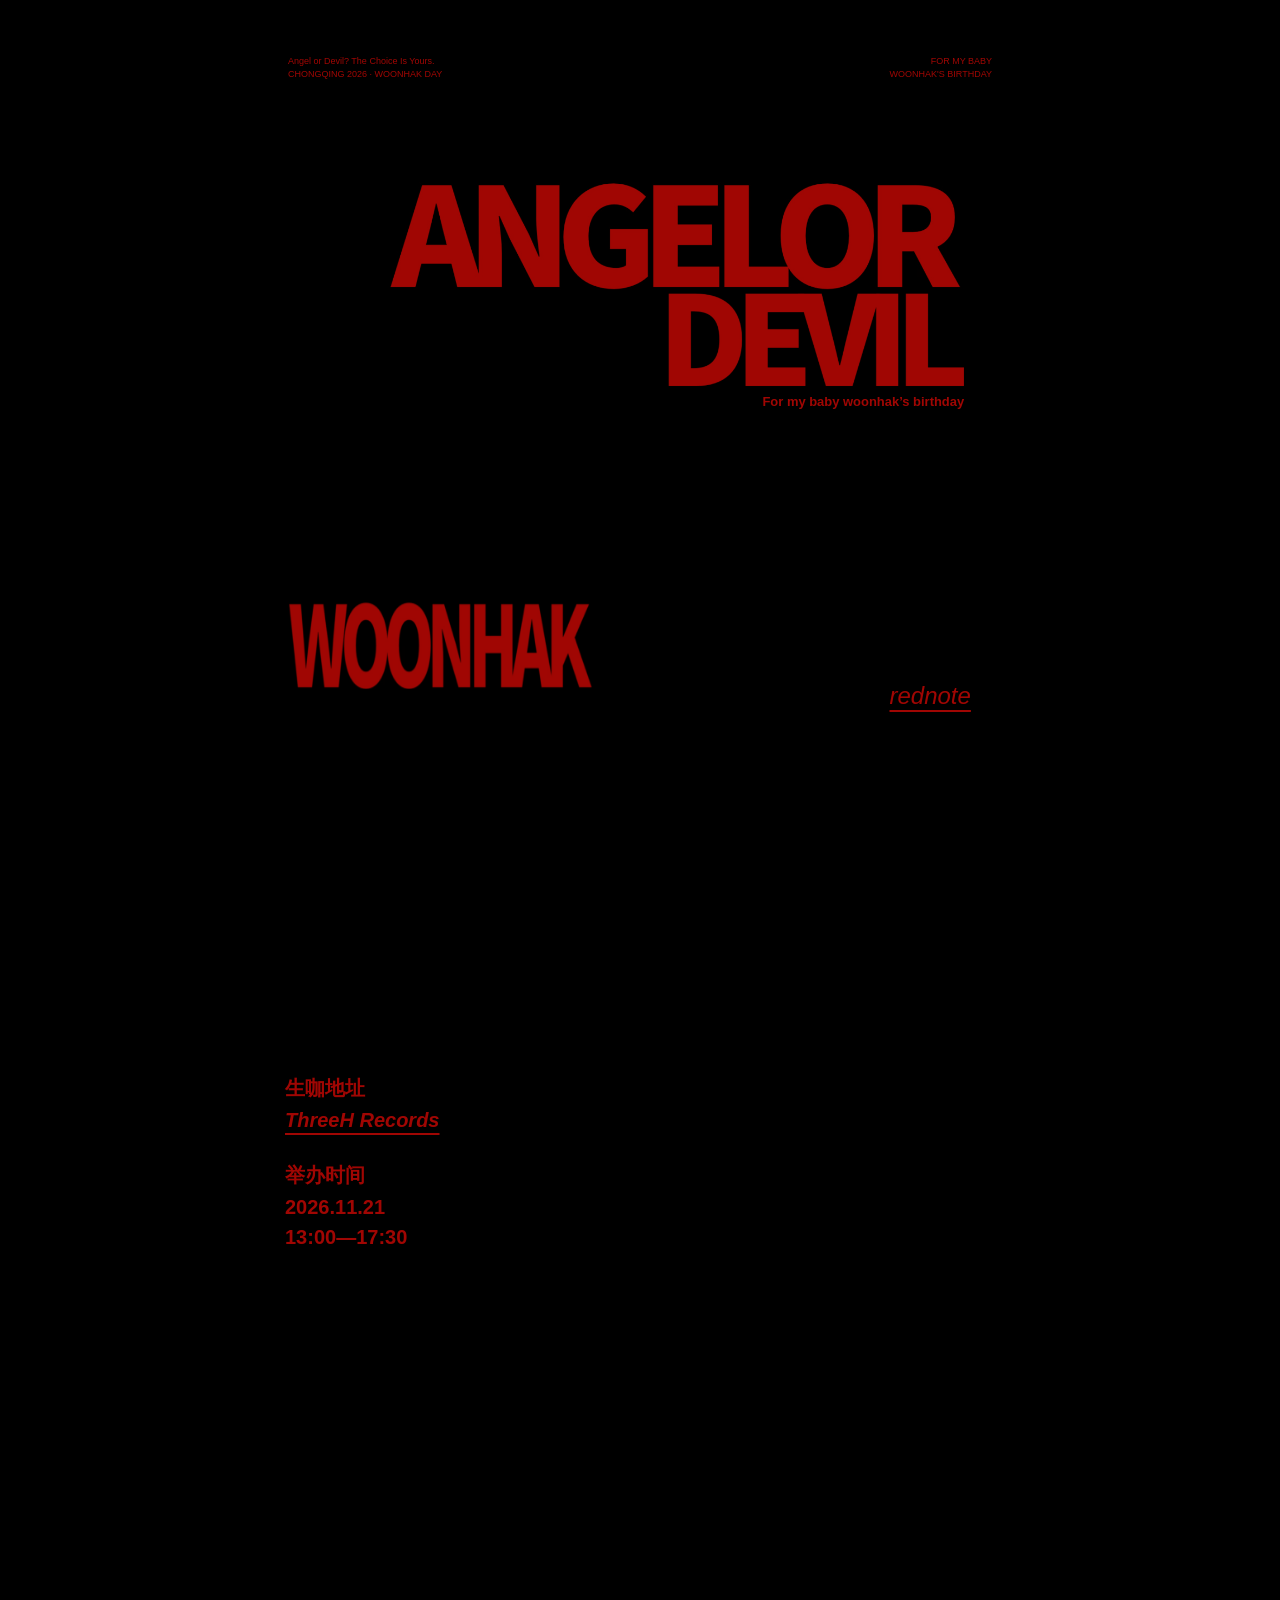
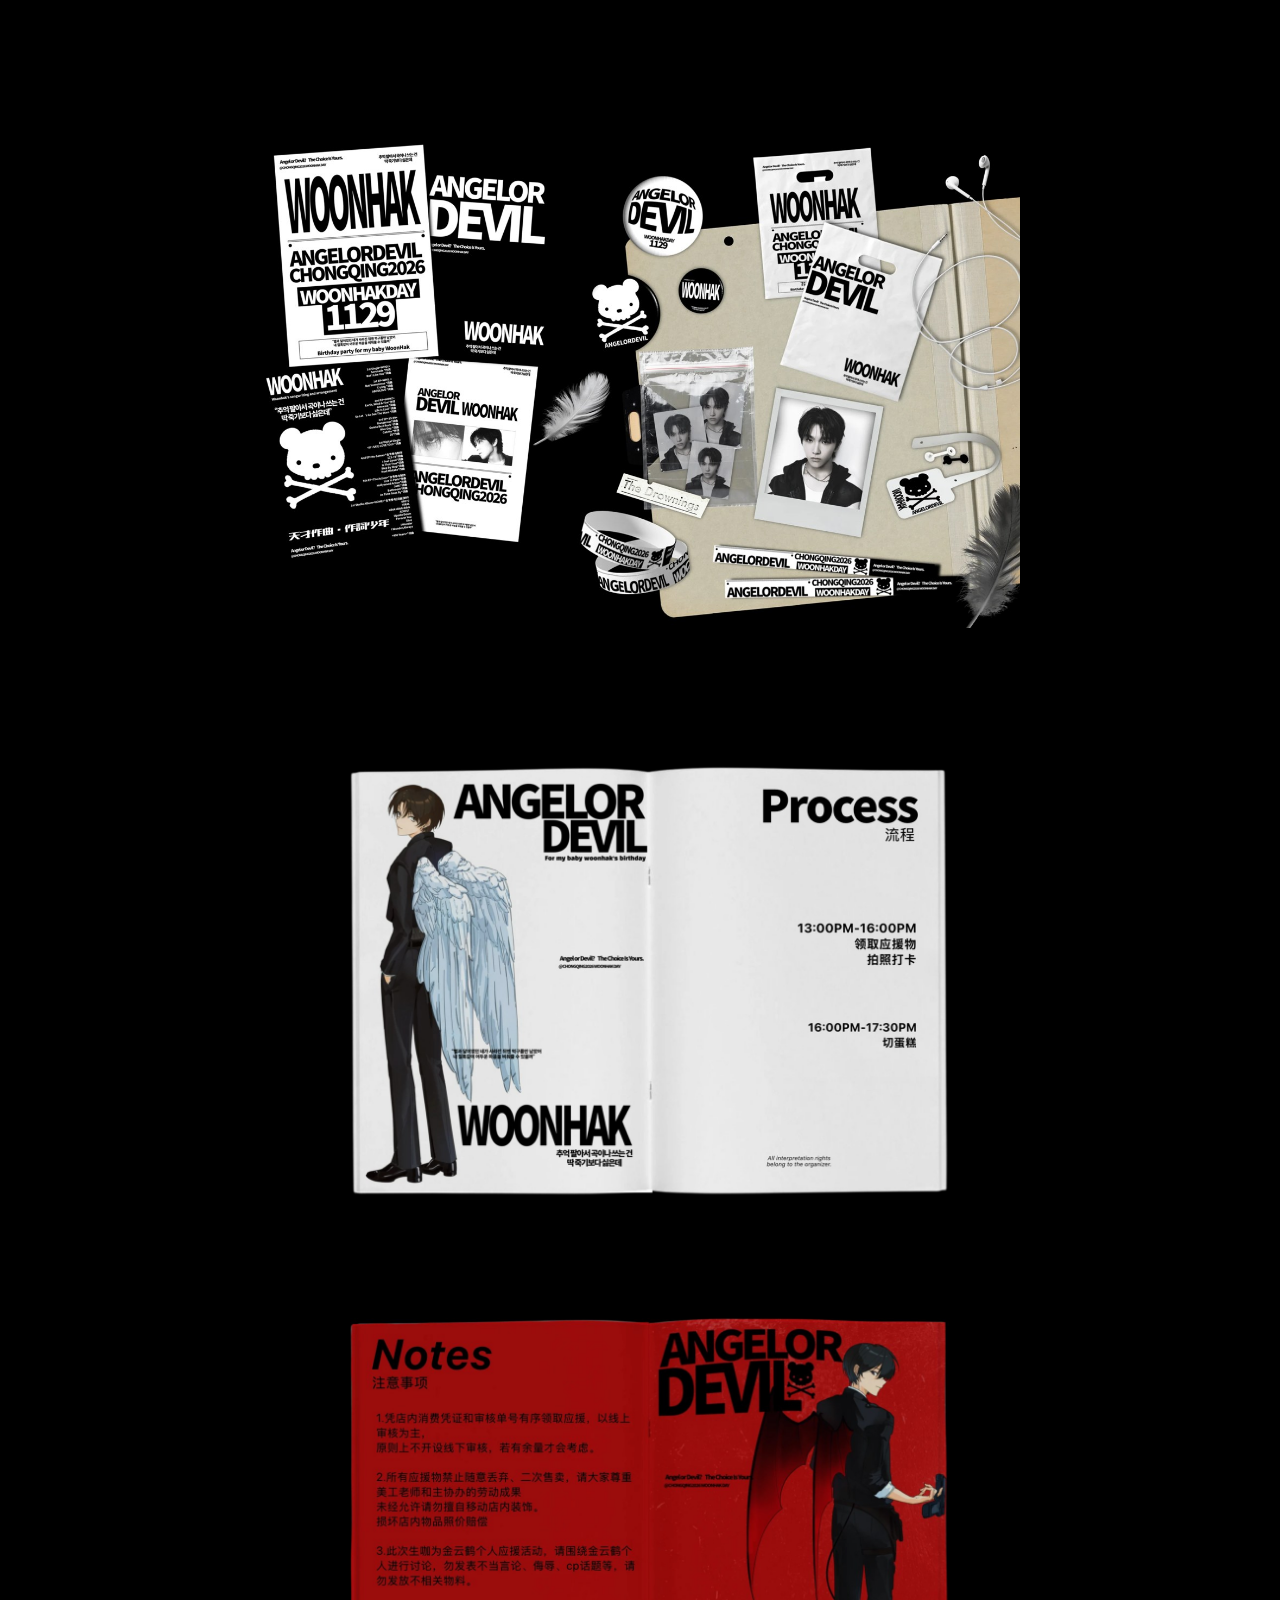
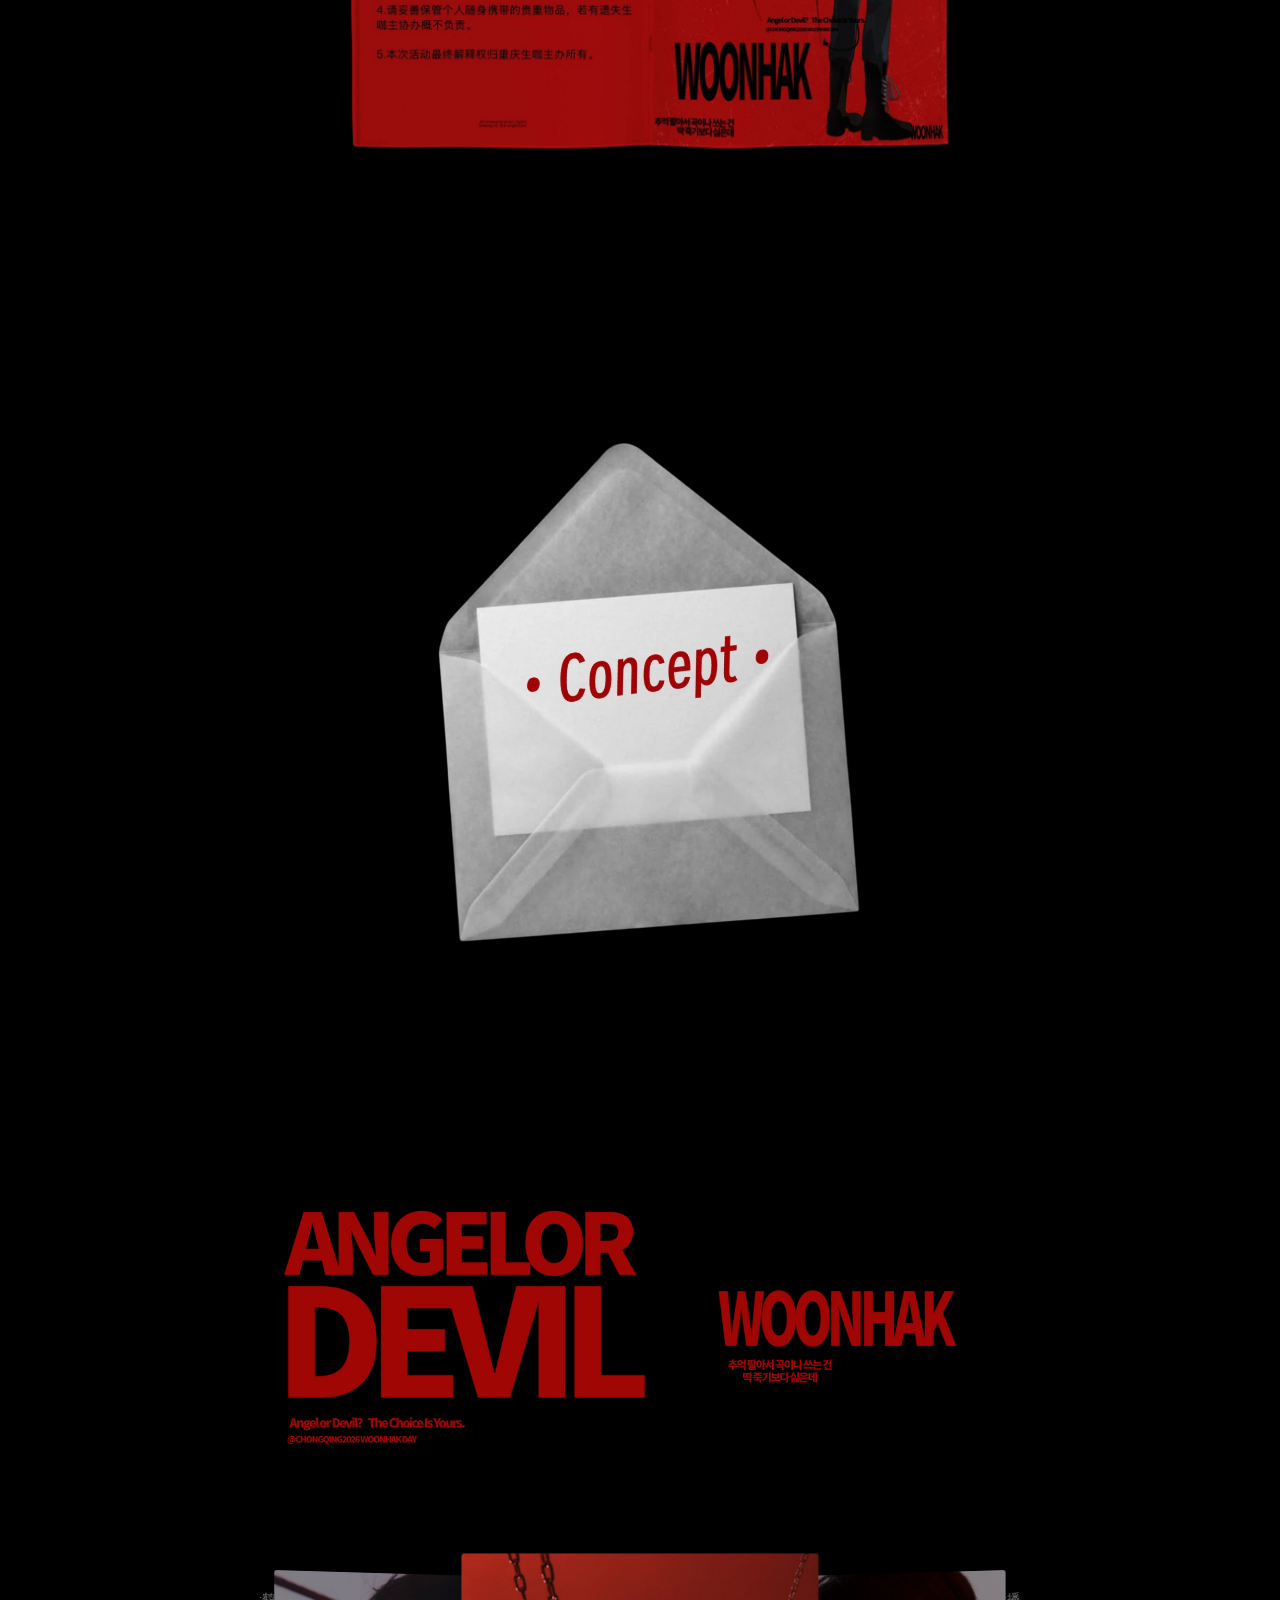
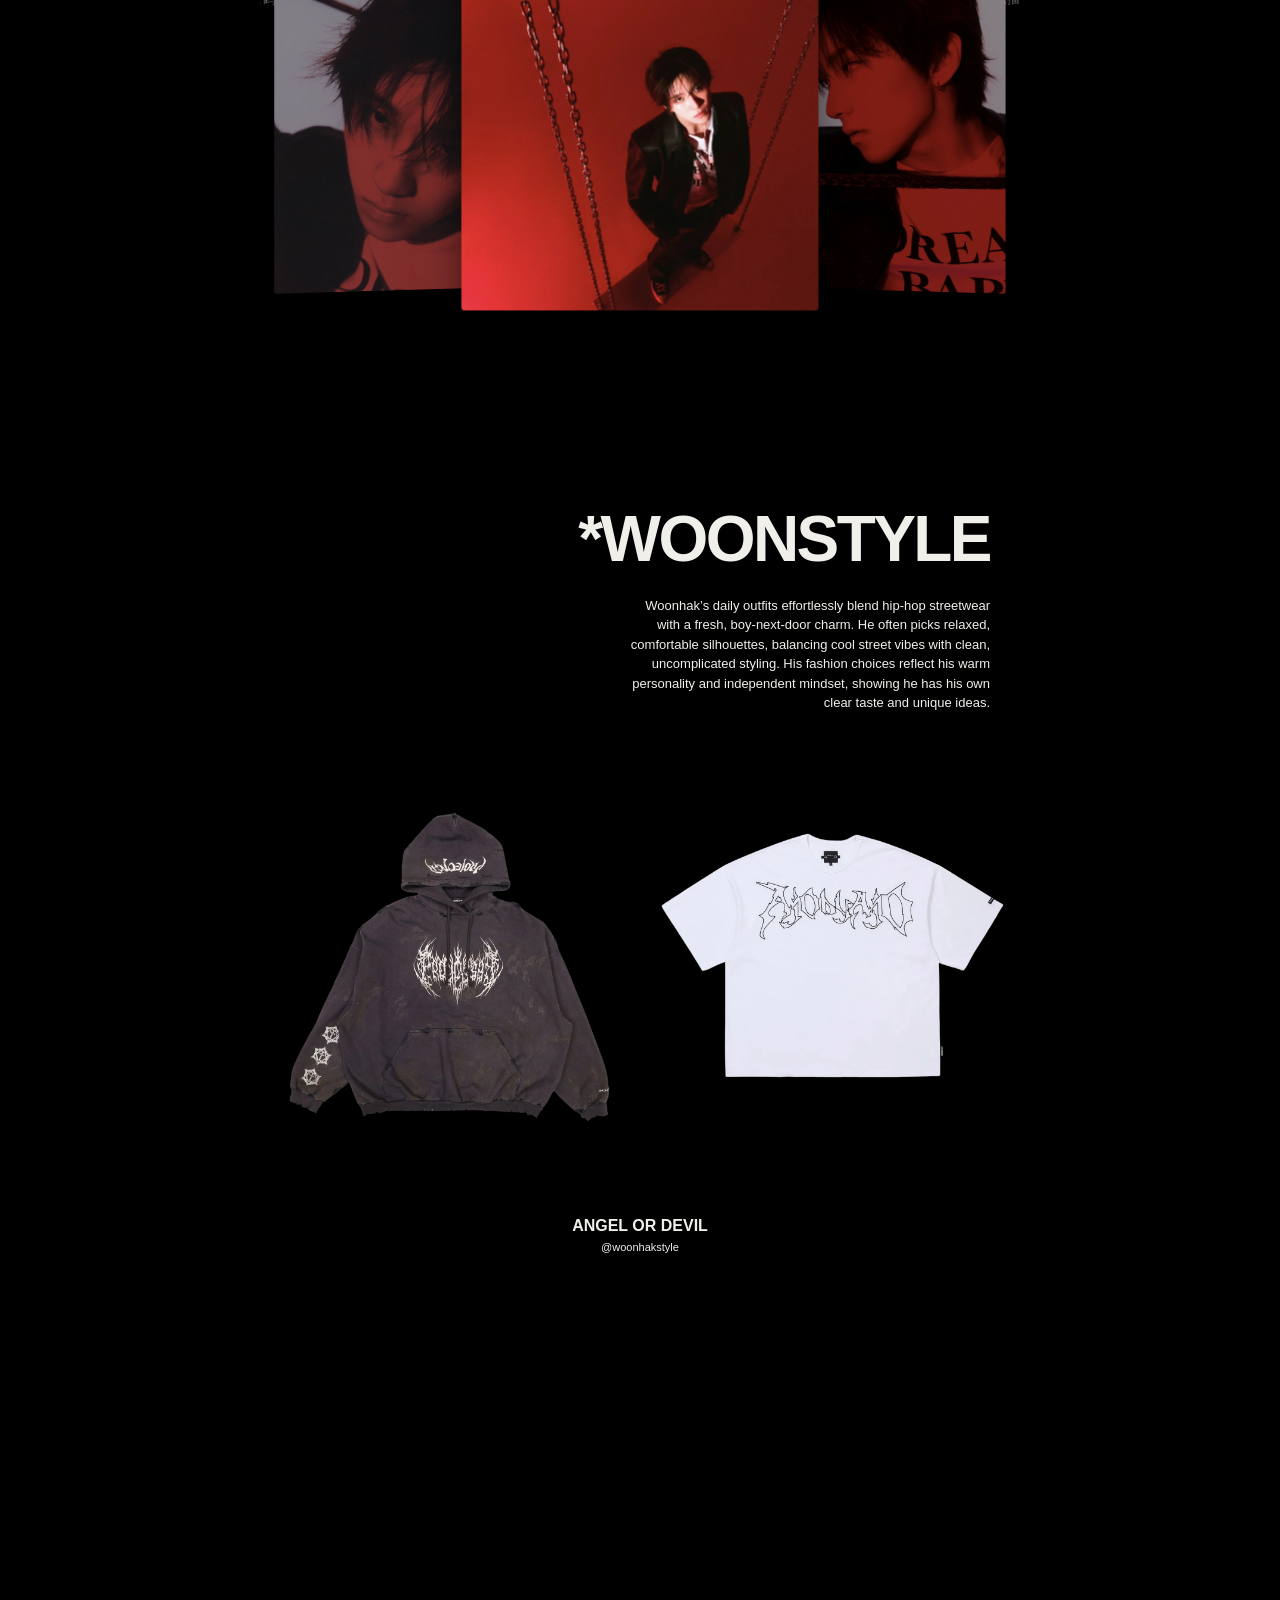
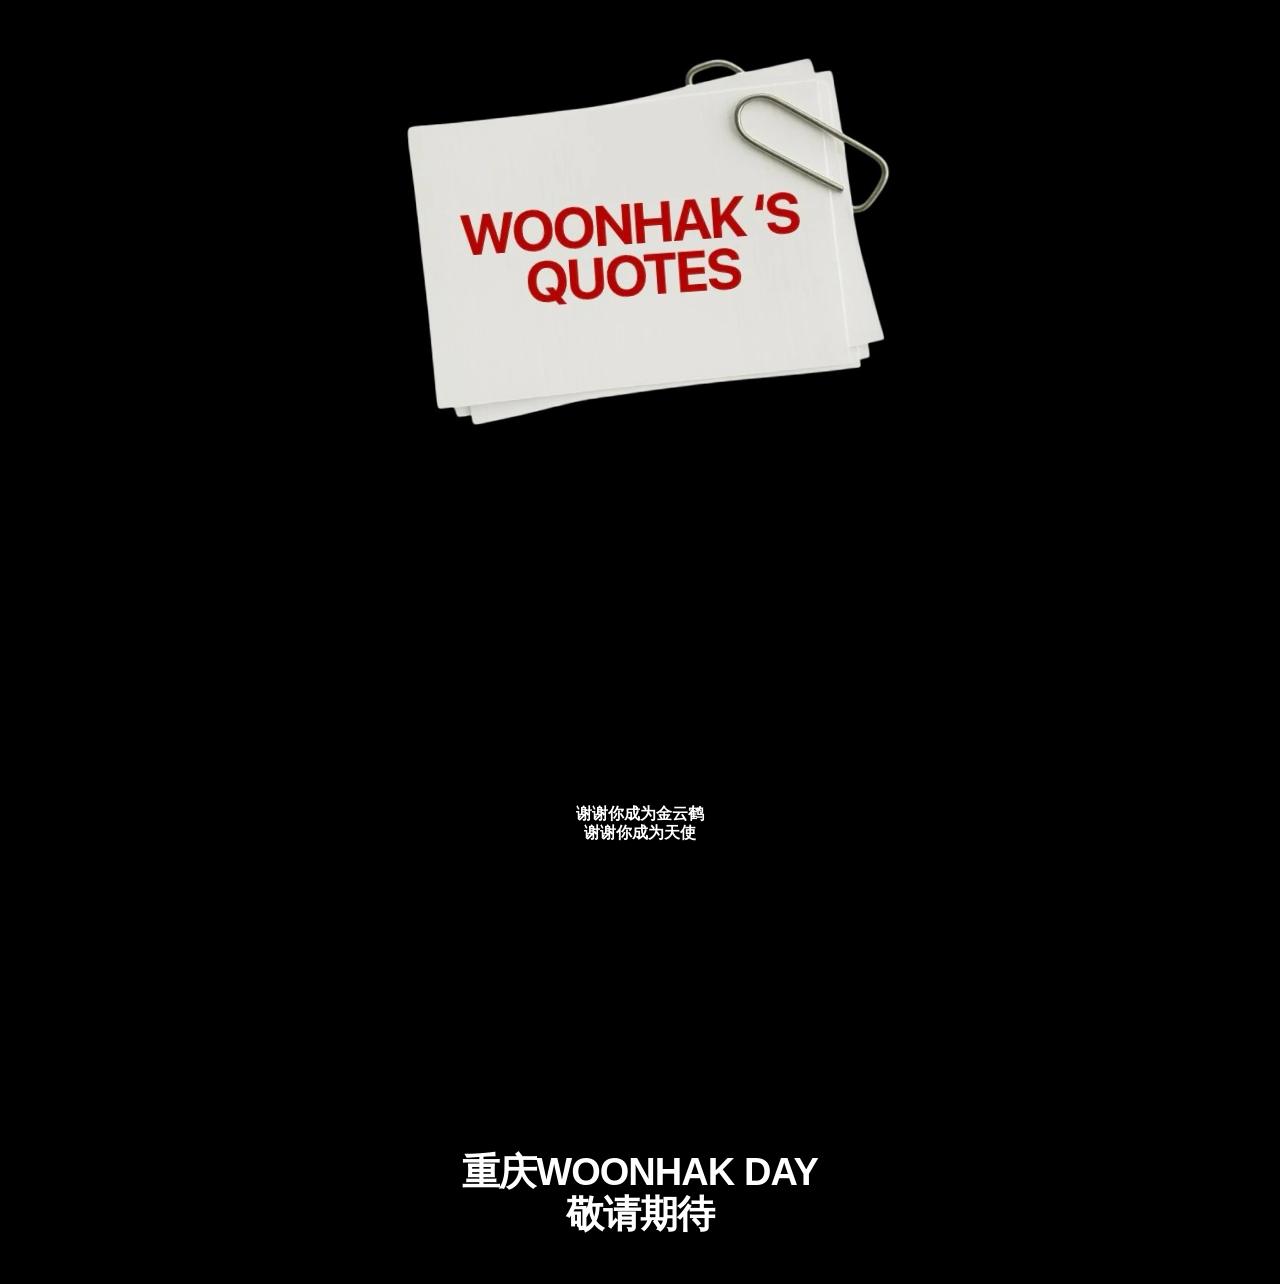
==== commit 03779ab8: "Add clickable page-turn hint to multi-image viewer" ====
--- a/index.html
+++ b/index.html
@@ -1,4 +1,4 @@
-<!doctype html><html lang="zh-CN"><head><meta charset="utf-8"><meta name="viewport" content="width=device-width,initial-scale=1"><meta name="theme-color" content="#050505"><title>ANGEL OR DEVIL — 2026 重庆金云鹤生咖</title><meta name="description" content="2026 重庆金云鹤生日咖啡活动 · ANGEL OR DEVIL · 11月21日 ThreeH Records"><link rel="stylesheet" href="style.css?v=concept-fix-11"></head><body>
+<!doctype html><html lang="zh-CN"><head><meta charset="utf-8"><meta name="viewport" content="width=device-width,initial-scale=1"><meta name="theme-color" content="#050505"><title>ANGEL OR DEVIL — 2026 重庆金云鹤生咖</title><meta name="description" content="2026 重庆金云鹤生日咖啡活动 · ANGEL OR DEVIL · 11月21日 ThreeH Records"><link rel="stylesheet" href="style.css?v=flip-hint-12"></head><body>
 <main>
 <header class="hero"><div class="micro"><span>Angel or Devil? The Choice Is Yours.<br>CHONGQING 2026 · WOONHAK DAY</span><span>FOR MY BABY<br>WOONHAK'S BIRTHDAY</span></div><svg class="hero-artwork" viewBox="0 0 760 720" role="img" aria-label="ANGELOR DEVIL · For my baby woonhak’s birthday · WOONHAK"><defs><filter id="hero-red" color-interpolation-filters="sRGB"><feColorMatrix type="matrix" values="0.627451 0 0 0 0  0.023529 0 0 0 0  0.011765 0 0 0 0  0 0 0 1 0"/></filter></defs><svg x="110" y="108" width="620" height="117" viewBox="20 80 1060 200"><image href="assets/13.jpg" width="1240" height="1754" filter="url(#hero-red)"/></svg><svg x="410" y="228" width="320" height="101" viewBox="30 306 1068 335"><image href="assets/13.jpg" width="1240" height="1754" filter="url(#hero-red)"/></svg><text x="730" y="350" text-anchor="end" fill="#a00603" font-family="Arial,sans-serif" font-weight="700" font-size="14">For my baby woonhak’s birthday</text><svg x="0" y="560" width="330" height="96" viewBox="420 1380 740 180" preserveAspectRatio="none"><image href="assets/13.jpg" width="1240" height="1754" filter="url(#hero-red)"/></svg></svg><a class="rednote" id="social" href="https://www.xiaohongshu.com/user/profile/696c9043000000000300f78d?xsec_token=YB1BCHIgAT-cHVu8GI-nLF2eUWtgYO_r6Sn-EQDzjTJVI=&amp;xsec_source=app_share" target="_blank" rel="noopener noreferrer" aria-label="打开主办方小红书主页（新窗口）">rednote</a></header>
 <section class="intro" aria-label="活动时间地点"><div class="event"><p>生咖地址</p><button id="location">ThreeH Records</button><p>举办时间</p><strong>2026.11.21<br>13:00—17:30</strong></div><picture><source media="(max-width:600px)" srcset="assets/02-mobile.png"><img fetchpriority="high" decoding="async" src="assets/02.png" alt="红色光影中的金云鹤肖像与金属挂架"></picture></section>
@@ -10,4 +10,4 @@
 <section class="quotes"><button class="image-button" id="quotes" aria-label="打开金云鹤语录立体卡片轮播"><img decoding="async" loading="lazy" src="assets/15.jpg" alt="WOONHAK’S QUOTES 语录卡片"></button></section>
 <footer class="closing"><p>谢谢你成为金云鹤<br>谢谢你成为天使</p><strong>重庆WOONHAK DAY<br>敬请期待</strong></footer>
 </main>
-<dialog id="viewer"><div class="viewer-top"><span id="viewer-title"></span><button id="close" aria-label="关闭">关闭</button></div><div id="slides" tabindex="0" aria-label="可横向滑动的内容"></div></dialog><script src="app.js?v=concept-fix-11"></script></body></html>
+<dialog id="viewer"><div class="viewer-top"><span id="viewer-title"></span><button id="close" aria-label="关闭">关闭</button></div><button id="flip-page" class="flip-page" type="button" hidden>点击翻页</button><div id="slides" tabindex="0" aria-label="可横向滑动的内容"></div></dialog><script src="app.js?v=flip-hint-12"></script></body></html>
--- a/style.css
+++ b/style.css
@@ -43,3 +43,5 @@
 .intro>picture{display:block;width:85%;margin-left:17%}.intro>picture>img{width:100%;height:auto}
 
 .concept-slide{display:block;overflow-y:auto;padding:45px 24px 65px}.concept-copy{max-width:720px;margin:0 auto;color:#fff;background:#000;text-align:center;font-size:17px;line-height:2.1;font-weight:600}.concept-copy p{margin:0 0 55px}.concept-copy p:last-child{margin-bottom:0}@media(max-width:600px){.concept-slide{padding:28px 20px 55px}.concept-copy{font-size:14px;line-height:2.05}.concept-copy br{display:none}.concept-copy p{margin-bottom:38px}}
+
+.flip-page{position:absolute;top:105px;right:28px;z-index:1000;color:#fff;font-size:14px;line-height:1.4;padding:10px 0;background:none;border:0;cursor:pointer}.flip-page:hover{text-decoration:underline;text-underline-offset:5px}.flip-page[hidden]{display:none}@media(max-width:600px){.flip-page{top:95px;right:22px;font-size:14px}}
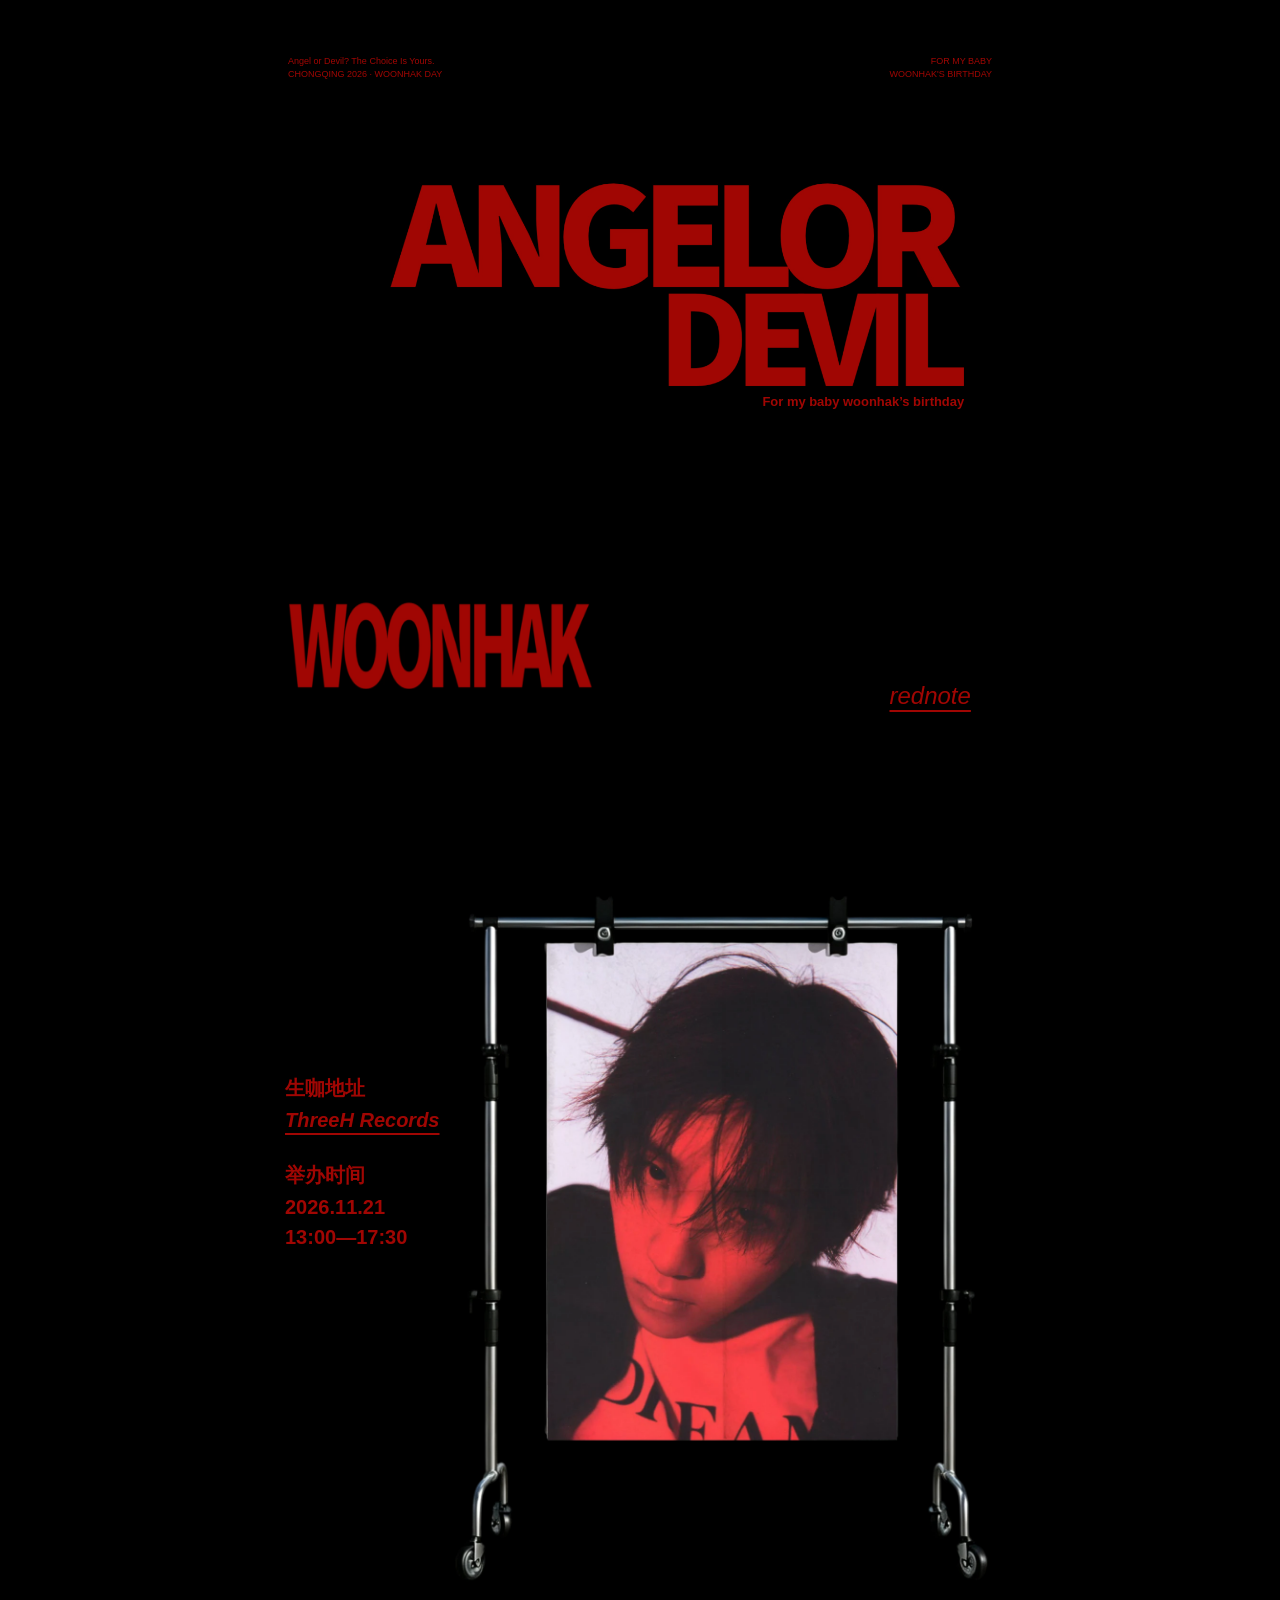
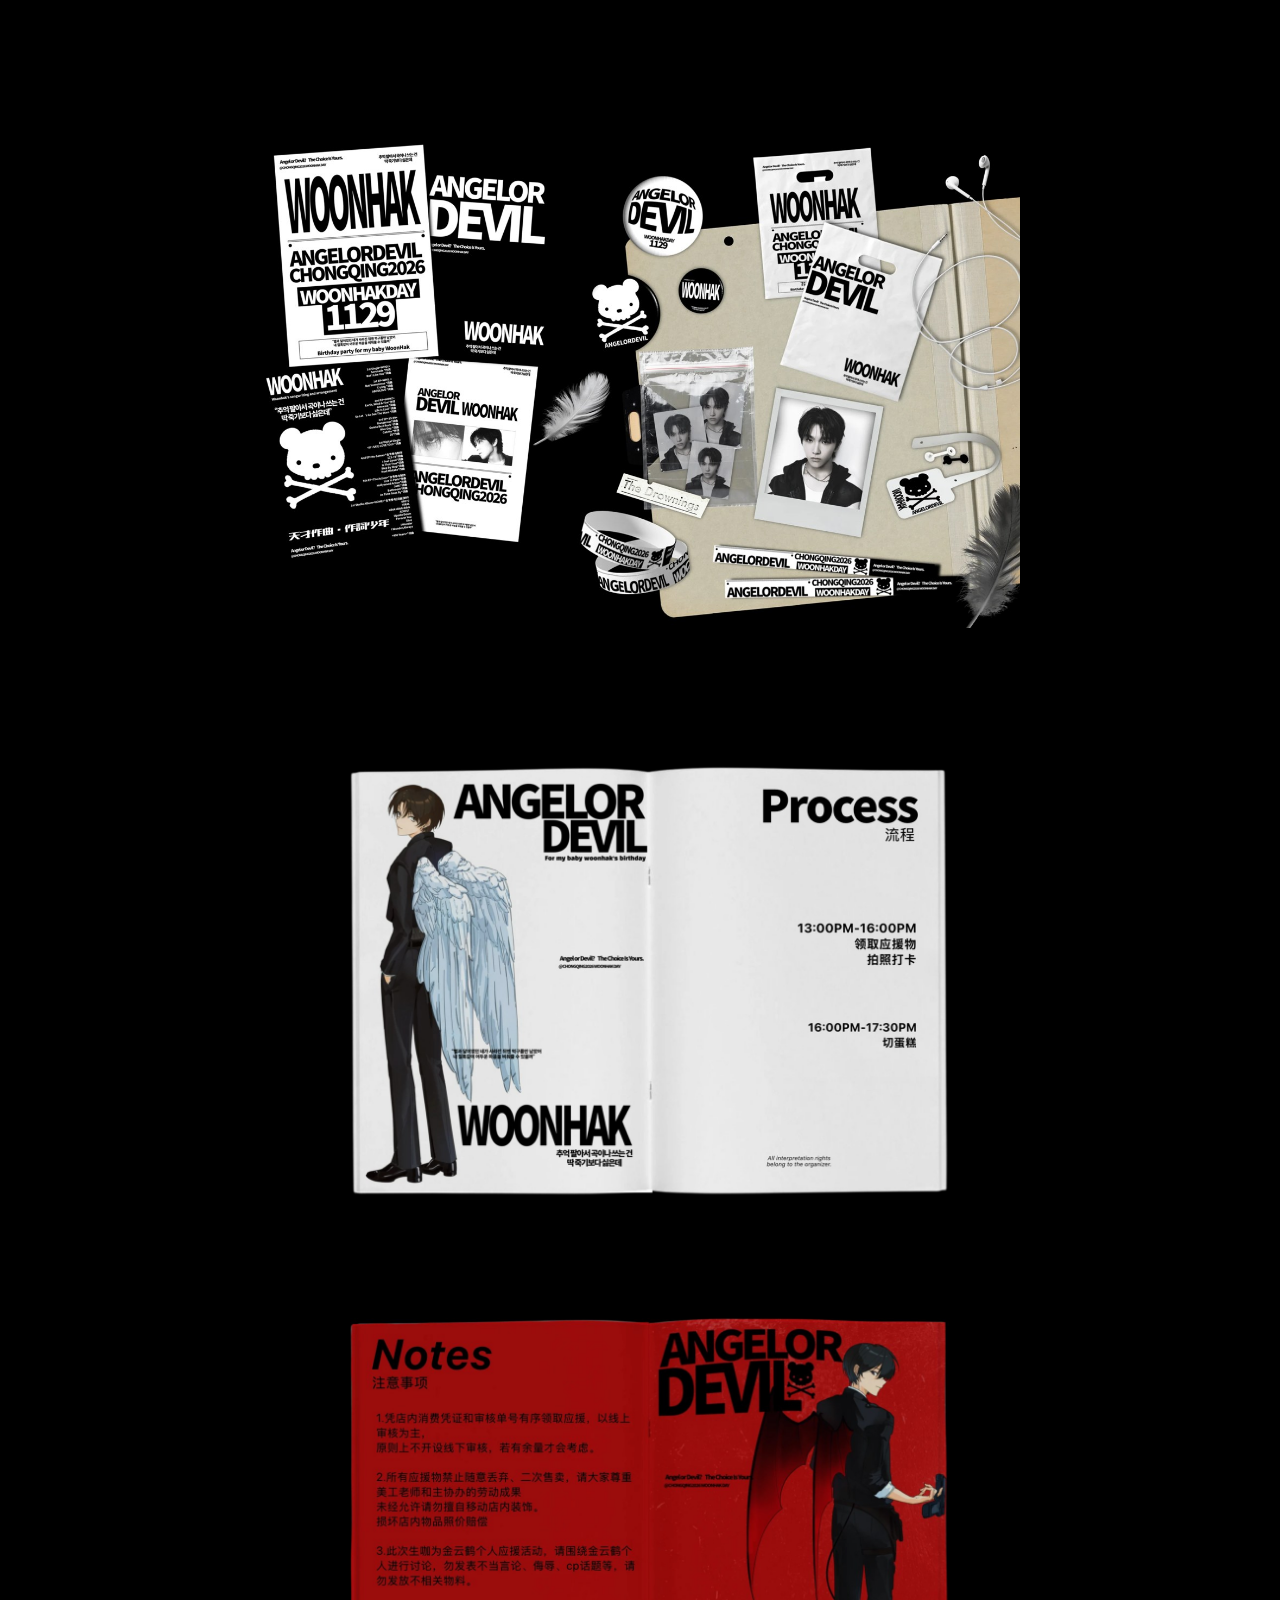
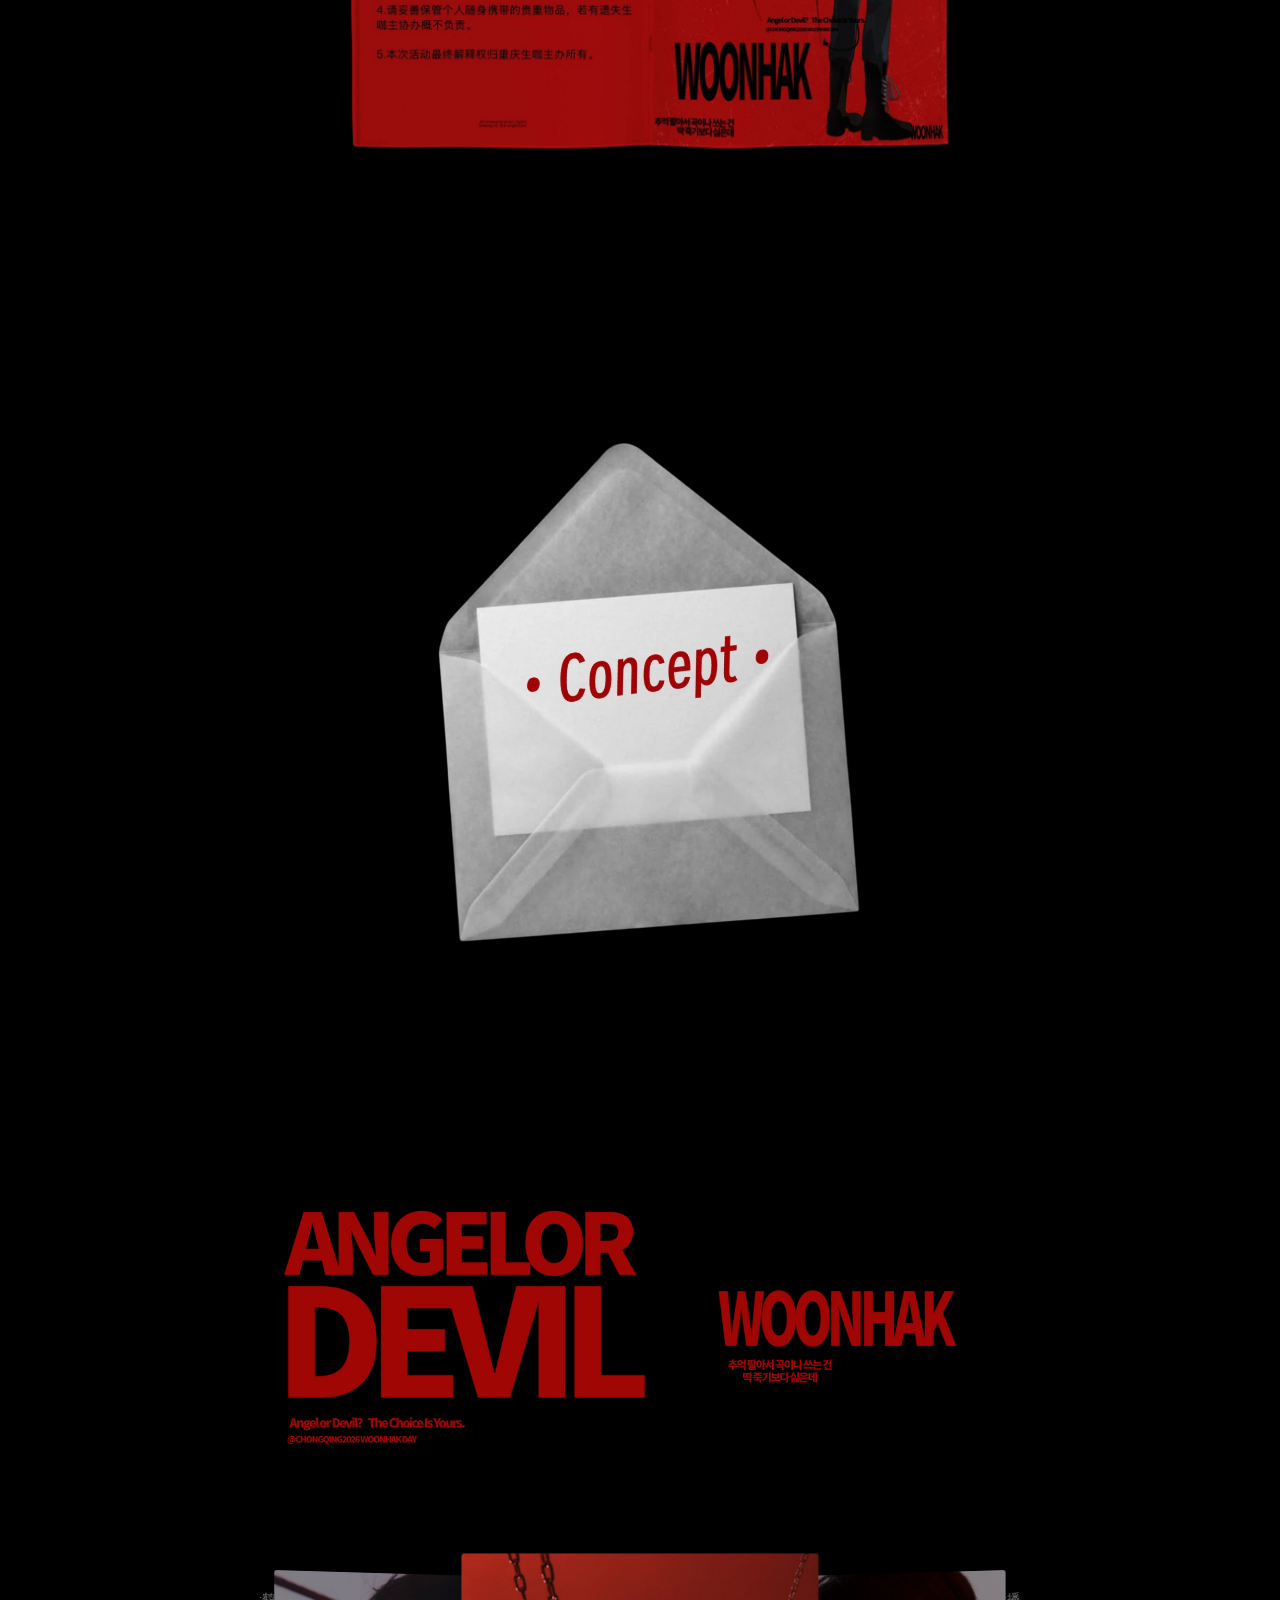
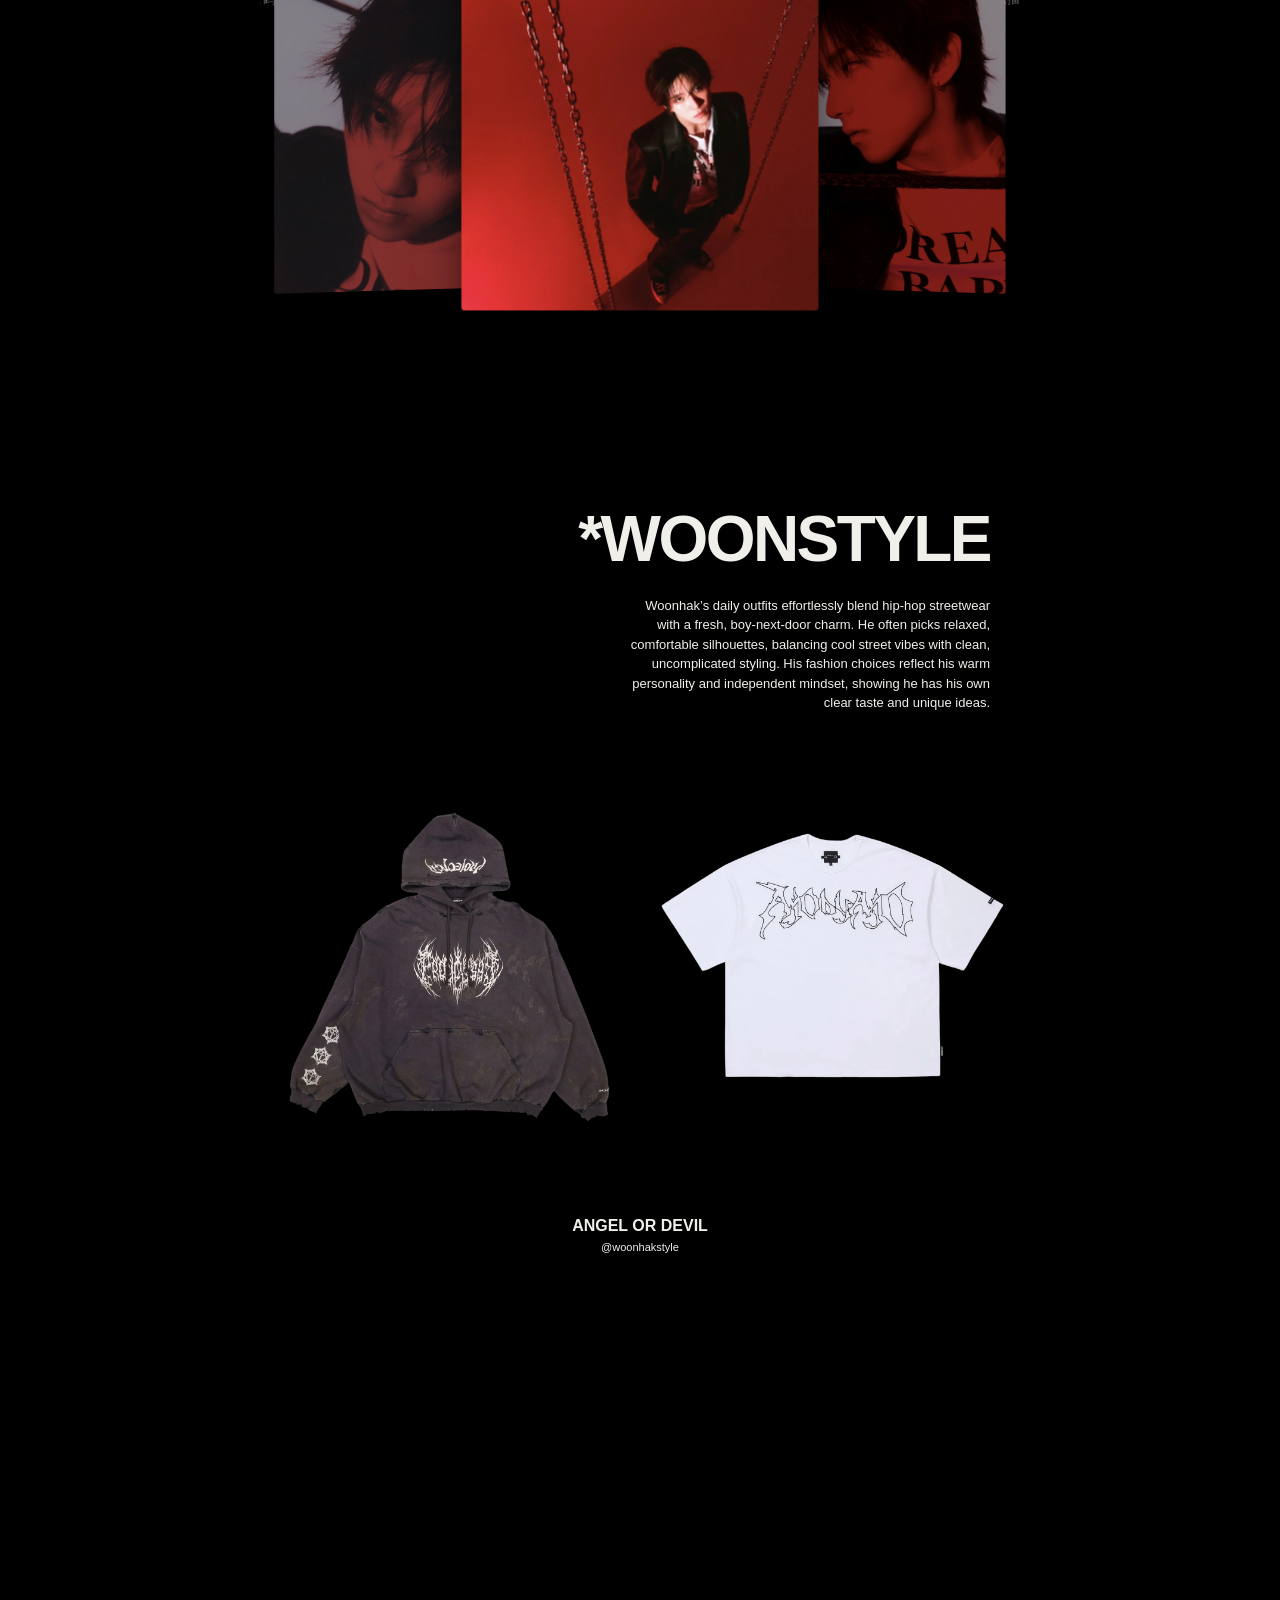
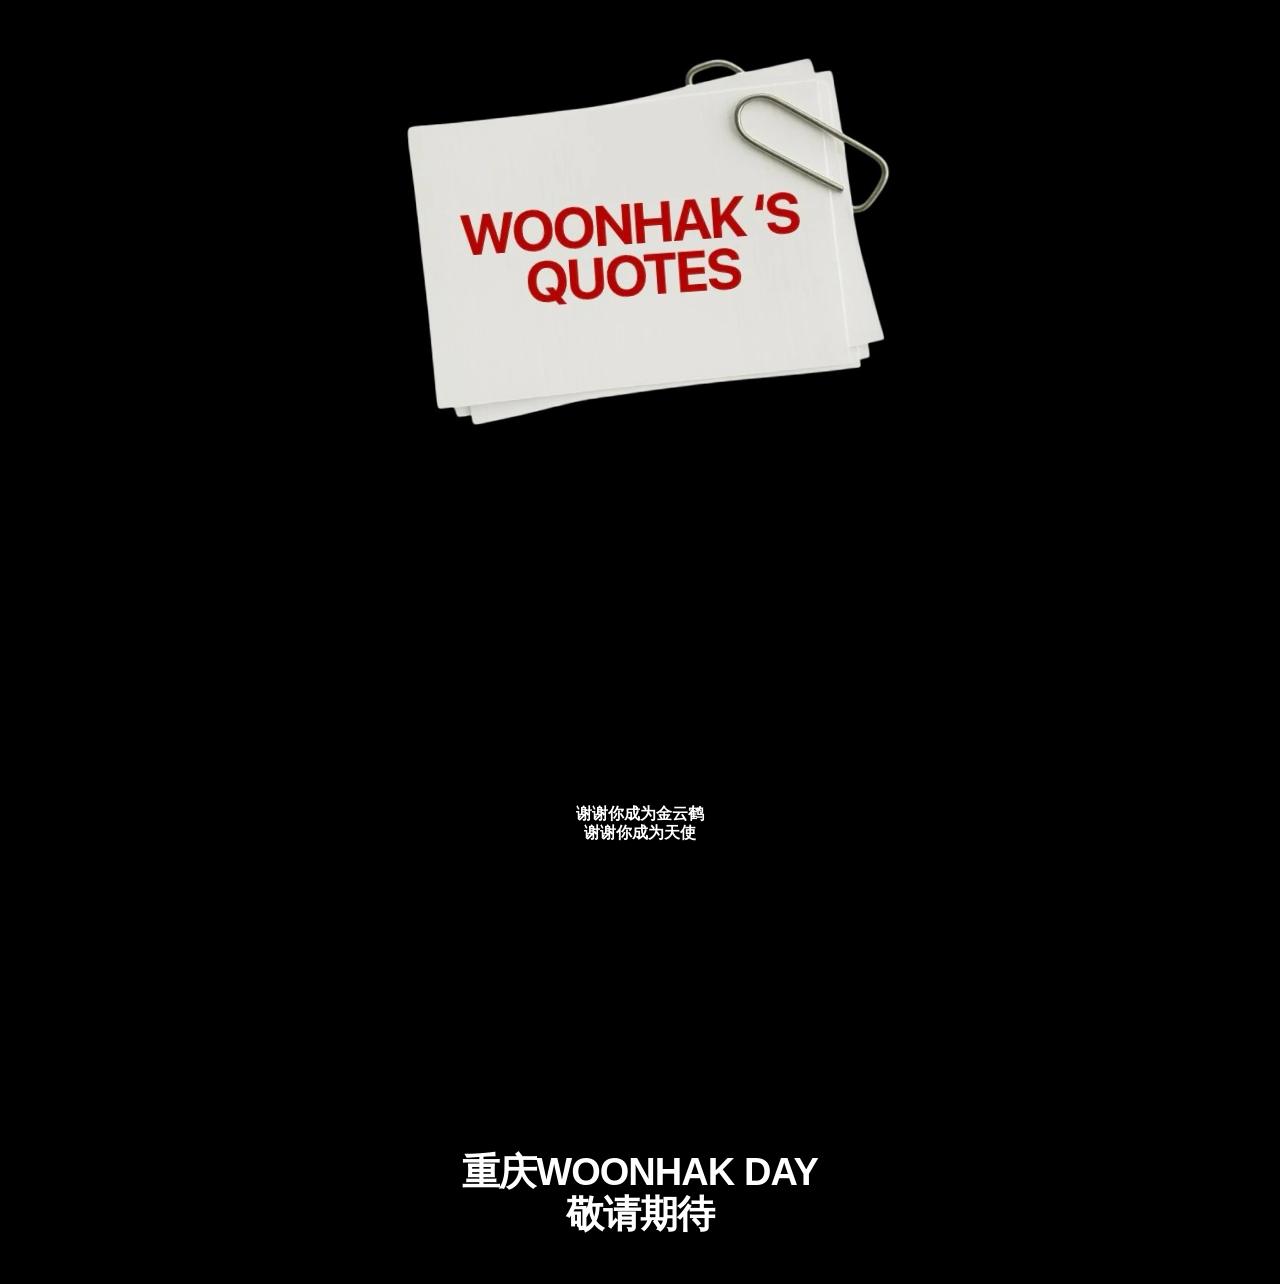
==== commit 12cead98: "Bundle first-page dependencies and add timed independent CDN fallback for images" ====
--- a/index.html
+++ b/index.html
@@ -1,4 +1,53 @@
-<!doctype html><html lang="zh-CN"><head><meta charset="utf-8"><meta name="viewport" content="width=device-width,initial-scale=1"><meta name="theme-color" content="#050505"><title>ANGEL OR DEVIL — 2026 重庆金云鹤生咖</title><meta name="description" content="2026 重庆金云鹤生日咖啡活动 · ANGEL OR DEVIL · 11月21日 ThreeH Records"><link rel="stylesheet" href="style.css?v=flip-hint-12"></head><body>
+<!doctype html><html lang="zh-CN"><head><meta charset="utf-8"><meta name="viewport" content="width=device-width,initial-scale=1"><meta name="theme-color" content="#050505"><title>ANGEL OR DEVIL — 2026 重庆金云鹤生咖</title><meta name="description" content="2026 重庆金云鹤生日咖啡活动 · ANGEL OR DEVIL · 11月21日 ThreeH Records"><style data-site-styles>
+:root{color-scheme:dark;--red:#a00603;--paper:#f0efea}*{box-sizing:border-box}html{scroll-behavior:smooth;scrollbar-color:var(--red) #050505}body{margin:0;background:#050505;color:var(--paper);font-family:Arial,'PingFang SC',sans-serif}button,a{-webkit-tap-highlight-color:transparent}button{font:inherit;color:inherit;cursor:pointer}button:focus-visible,a:focus-visible{outline:2px solid #a00603;outline-offset:6px}::selection{background:var(--red);color:white}main{max-width:760px;margin:auto;overflow:hidden}section{position:relative}img{display:block;width:100%;height:auto}button{background:none;border:0;padding:0}.hero{position:relative;margin:55px 28px 0;height:720px}.micro{display:flex;justify-content:space-between;color:var(--red);font-size:9px;line-height:1.4}.micro span:last-child{text-align:right}.title-art{position:absolute;inset:35px 0 auto;width:100%;height:650px;object-fit:contain;filter:brightness(0) saturate(100%) invert(14%) sepia(92%) saturate(5078%) hue-rotate(350deg) brightness(80%) contrast(111%)}.rednote{position:absolute;bottom:12%;right:2%;font-style:italic;color:var(--red);font-size:24px;text-decoration:underline;text-underline-offset:6px}.rednote small{display:block;color:#a5a5a0;font-size:12px;margin-top:13px;text-decoration:none}.intro{min-height:680px;margin-top:15px}.intro>img{width:85%;margin-left:17%}.event{position:absolute;z-index:1;left:25px;top:30%;color:var(--red);font-size:20px;line-height:1.5;font-weight:700;max-width:37%}.event p{margin:25px 0 2px}.event button{text-decoration:underline;text-underline-offset:6px;font-style:italic}.hand{font-family:'Kaiti SC','STKaiti',serif;color:#a9aaa5;font-size:25px;line-height:1.4;transform:rotate(-7deg)}.intro .hand{position:absolute;bottom:0;left:30px}.materials{margin:70px 0 55px}.image-button{display:block;width:100%;position:relative}.image-button img{transition:filter .25s}.image-button:hover img{filter:brightness(1.1)}.hint{display:block;font-size:12px;letter-spacing:2px;color:#b9bab4;margin-top:22px}.info{padding:20px 35px;display:grid;gap:35px}.concept{padding:130px 50px 100px}.concept .hand{text-align:right;margin:0 5px -20px 0}.concept .image-button{width:85%;margin:auto}.gallery{padding-top:100px}.gallery-title{display:flex;align-items:end;justify-content:space-between;color:var(--red);font-weight:900;font-size:65px;line-height:.86;letter-spacing:-3px;padding:0 25px}.gallery-title span:last-child{font-size:38px;letter-spacing:-1.5px}.gallery>.hand{text-align:right;padding-right:55px}.photo-strip{display:flex;gap:25px;overflow-x:auto;scroll-snap-type:x mandatory;padding:10px 25px 20px;scrollbar-width:thin;scrollbar-color:var(--red) transparent}.photo-strip button{flex:0 0 44%;height:330px;scroll-snap-align:center}.photo-strip img{height:100%;object-fit:cover}.subtle{font-size:11px;color:#a9aaa5;text-align:center;letter-spacing:2px}.style{padding:150px 30px 30px;text-align:center}.style h1{font-size:64px;letter-spacing:-3px;text-align:right;margin:0 0 20px}.style>p{font-size:13px;line-height:1.5;text-align:right;max-width:370px;margin-left:auto}.clothes{display:flex;align-items:center;gap:25px;margin:40px -20px 35px}.clothes button{width:50%}.style small{display:block;font-size:11px;margin-top:6px}.quotes{padding:160px 60px 100px}.quotes img{transform:rotate(-4deg)}footer{text-align:center;padding:100px 25px 55px}footer p{font-size:12px;line-height:1.3;margin:0 0 200px}footer strong{font-size:26px;line-height:1.3}footer small{display:block;font-size:9px;letter-spacing:2px;margin:45px 0 25px}footer a{color:#a9aaa5;font-size:11px;text-underline-offset:5px}dialog{border:0;padding:0;width:100vw;max-width:none;height:100dvh;max-height:none;background:#080808;color:var(--paper)}dialog::backdrop{background:#000d}.viewer-top,.viewer-bottom{height:74px;display:flex;align-items:center;justify-content:space-between;padding:0 30px;font-size:13px;letter-spacing:1px}.viewer-top{border-bottom:1px solid #252525}.viewer-top button{padding:12px}.viewer-bottom{max-width:600px;margin:auto}.viewer-bottom button{font-size:30px;padding:5px 25px}.viewer-bottom button:disabled{opacity:.2;cursor:default}#slides{display:flex;height:calc(100dvh - 148px);overflow-x:auto;scroll-snap-type:x mandatory;scrollbar-width:none;overscroll-behavior-x:contain}#slides::-webkit-scrollbar{display:none}.slide{flex:0 0 100%;scroll-snap-align:center;display:flex;align-items:center;justify-content:center;padding:25px;overflow-y:auto}.slide img{max-width:100%;max-height:100%;width:auto;height:auto;object-fit:contain}.quote-card{width:min(760px,100%);min-height:60%;background:var(--paper);color:#151515;padding:clamp(25px,7vw,80px);display:flex;flex-direction:column;justify-content:space-between;transform:rotate(-1deg)}.quote-card .quote-no{color:var(--red);font-size:12px}.quote-card blockquote{font-weight:700;font-size:clamp(26px,5vw,53px);line-height:1.3;margin:50px 0;letter-spacing:-1px}.quote-card cite{font-size:12px;font-style:normal;line-height:1.7}.text-panel{max-width:600px;line-height:1.9;font-size:18px}.text-panel h2{color:var(--red);font-size:40px}.text-panel a{color:var(--paper)}@media(max-width:600px){.hero{height:490px;margin:25px 18px 0}.title-art{top:25px;height:445px}.micro{font-size:6px}.rednote{font-size:18px;bottom:10%}.rednote small{font-size:9px}.intro{min-height:410px}.event{left:16px;font-size:13px;top:20%}.event p{margin-top:18px}.intro .hand{font-size:18px;bottom:-15px;left:20px}.materials{margin-top:65px}.info{padding:0 22px;gap:25px}.concept{padding:100px 25px 50px}.concept .hand{font-size:23px}.gallery{padding-top:100px}.gallery-title{font-size:44px;letter-spacing:-2px;padding:0 18px}.gallery-title span:last-child{font-size:25px}.gallery>.hand{font-size:20px;padding-right:25px}.photo-strip{gap:16px;padding-left:15px}.photo-strip button{flex-basis:58%;height:270px}.style{padding:110px 20px 15px}.style h1{font-size:43px;letter-spacing:-2px}.style>p{font-size:10px;max-width:260px}.clothes{gap:10px;margin-top:25px}.style>strong{font-size:14px}.quotes{padding:120px 35px 70px}footer{padding-top:65px}footer p{margin-bottom:150px}footer strong{font-size:21px}.viewer-top,.viewer-bottom{padding:0 16px}.slide{padding:18px}.quote-card blockquote{margin:50px 0}.text-panel{font-size:15px}}@media(prefers-reduced-motion:reduce){html{scroll-behavior:auto}*{transition:none!important}}
+
+.micro,.rednote,.event{color:#a00603}.gallery-title{letter-spacing:-.04em}.style h1{letter-spacing:-.04em}
+
+.crop-right{overflow:hidden;position:relative;aspect-ratio:2/3;height:100%;max-width:100%}.crop-right img,.photo-strip .crop-right img,.slide .crop-right img{width:200%;max-width:none;height:100%;object-fit:fill;transform:translateX(-50%)}.slide .crop-right{flex-shrink:0}.concept-text{clip-path:inset(0 0 12% 0)}.gallery-title span:last-child{letter-spacing:-.04em}
+
+.photo-strip button{height:auto;aspect-ratio:1}.photo-strip img{aspect-ratio:1;object-fit:contain}
+
+/* Cards orbit behind the selected image rather than scrolling in a strip. */
+.photo-strip{display:block;position:relative;perspective:1100px;height:440px;overflow:hidden;padding:0;scroll-snap-type:none;touch-action:pan-y}
+.photo-strip button{position:absolute;left:50%;top:50%;width:47%;height:auto;aspect-ratio:1;transform:translate(-50%,-50%) translateX(calc(var(--offset)*64%)) translateZ(calc(var(--distance)*-150px)) rotateY(calc(var(--offset)*-12deg));filter:brightness(.55);transition:transform .65s cubic-bezier(.16,1,.3,1),filter .65s,opacity .45s;backface-visibility:hidden;box-shadow:0 16px 35px #0008}
+.photo-strip button.is-front{filter:brightness(1)}.photo-strip button.is-hidden{opacity:0;pointer-events:none}.photo-strip img{border-radius:3px}
+.photo-controls{display:flex;align-items:center;justify-content:center;gap:35px;font-size:12px;margin-top:5px}.photo-controls button{font-size:27px;padding:12px 20px}
+#slides.depth-viewer{display:block;position:relative;perspective:1300px;overflow:hidden;scroll-snap-type:none}
+.depth-viewer .slide{position:absolute;inset:0;margin:auto;width:68%;height:85%;padding:0;transform:translateX(calc(var(--offset)*68%)) translateZ(calc(var(--distance)*-220px)) rotateY(calc(var(--offset)*-12deg));transition:transform .65s cubic-bezier(.16,1,.3,1),filter .65s,opacity .45s;filter:brightness(.45);cursor:pointer;backface-visibility:hidden}
+.depth-viewer .slide.is-front{filter:brightness(1);cursor:default}.depth-viewer .slide.is-hidden{opacity:0;pointer-events:none}.depth-viewer .slide img{width:100%;height:auto;max-height:100%;object-fit:contain;box-shadow:0 18px 40px #0008}
+@media(max-width:600px){.photo-strip{height:320px}.photo-strip button{width:58%;transform:translate(-50%,-50%) translateX(calc(var(--offset)*64%)) translateZ(calc(var(--distance)*-120px)) rotateY(calc(var(--offset)*-12deg))}.depth-viewer .slide{width:76%;height:85%;transform:translateX(calc(var(--offset)*64%)) translateZ(calc(var(--distance)*-170px)) rotateY(calc(var(--offset)*-12deg))}}
+@media(prefers-reduced-motion:reduce){.photo-strip button,.depth-viewer .slide{transition:none}}
+.photo-strip,#slides.depth-viewer{touch-action:pan-y pinch-zoom;user-select:none;-webkit-user-select:none;cursor:grab}.photo-strip.is-dragging,#slides.depth-viewer.is-dragging{cursor:grabbing}.photo-strip img,.depth-viewer img{-webkit-user-drag:none}
+
+
+@font-face{font-family:QuoteSong;src:url('assets/quotes-serif.ttf') format('truetype');font-style:normal;font-weight:400;font-display:swap}
+.quotes-only{background:#000;color:#fff}.quotes-only .viewer-top{border:0}.quotes-only #viewer-title,.quotes-only #count{visibility:hidden}.quotes-only button{color:#fff}.quotes-only button:hover{color:#a00603}.quotes-only button:focus-visible{outline-color:#a00603}.quotes-only .viewer-bottom{justify-content:space-between}.quotes-only .depth-viewer .slide{filter:none;box-shadow:none}
+.depth-viewer .quote-scene{height:86%;width:min(70%,820px);overflow:visible}.themed-quote{background:#000;color:#fff;width:100%;max-height:100%;min-height:min(520px,70dvh);padding:clamp(24px,5vw,65px);display:flex;align-items:center;justify-content:center;overflow-y:auto;border:0;border-radius:0;box-shadow:none;scrollbar-width:thin;scrollbar-color:#a00603 #000;font-family:QuoteSong,'Songti SC','Noto Serif CJK SC',serif;font-weight:400}.themed-quote blockquote{font-family:inherit;font-size:clamp(25px,3vw,38px);font-weight:400;line-height:1.9;margin:0;text-align:center;letter-spacing:0;text-wrap:pretty}.themed-quote blockquote p{margin:0 0 .65em}.themed-quote blockquote p:last-child{margin-bottom:0}.themed-quote em{font-style:normal;color:#a00603}.themed-quote.long-quote blockquote{font-size:clamp(17px,1.8vw,24px);line-height:1.9;text-align:left}.themed-quote ::selection{color:#fff;background:#a00603}
+@media(max-width:600px){.depth-viewer .quote-scene{width:78%;height:90%}.themed-quote{padding:26px 21px;min-height:min(500px,70dvh)}.themed-quote blockquote{font-size:25px;line-height:1.9}.themed-quote.long-quote blockquote{font-size:17px;line-height:1.9}}
+@media(max-height:550px){.themed-quote{min-height:0;padding:20px 25px}.themed-quote blockquote{font-size:23px}.themed-quote.long-quote blockquote{font-size:16px}}
+
+.gallery-artwork{display:flex;align-items:center;justify-content:space-between;gap:10%;padding:0 8% 0 3%;margin-bottom:65px}.gallery-artwork svg{display:block;width:54%;height:auto;mix-blend-mode:normal}.gallery-artwork svg:last-child{width:36%;margin-top:18px}.photo-controls{margin-top:15px}
+@media(max-width:600px){.gallery-artwork{margin-bottom:45px}.gallery-artwork svg:last-child{margin-top:10px}}
+
+#slides{height:calc(100dvh - 74px)}.photo-strip.is-dragging button,#slides.depth-viewer.is-dragging .slide{transition:none!important}.photo-strip button,.depth-viewer .slide{transition:transform .25s ease-out,filter .25s,opacity .25s}.photo-strip{cursor:grab}.photo-strip.is-dragging,.photo-strip.is-dragging *{cursor:grabbing!important}.photo-strip img,.depth-viewer img{pointer-events:none}.photo-strip,.depth-viewer{overscroll-behavior-x:contain}.viewer-top{border:0}
+
+
+html{scroll-behavior:auto}.page-scroll-frost{position:fixed;inset:0;z-index:100;pointer-events:none;opacity:0;backdrop-filter:blur(2.5px);-webkit-backdrop-filter:blur(2.5px);transition:opacity .22s ease-out}.page-scroll-frost.is-scrolling{opacity:1}body:has(dialog[open]) .page-scroll-frost{opacity:0;transition:none}@media(prefers-reduced-motion:reduce){.page-scroll-frost{display:none}}
+
+main>.closing{padding:140px 20px 48px;color:#fff;text-align:center}main>.closing p{font-size:16px;font-weight:700;line-height:1.15;margin:0 0 310px}main>.closing strong{font-size:38px;font-weight:800;line-height:1.1;letter-spacing:-.025em}@media(max-width:600px){main>.closing{padding:100px 16px 32px}main>.closing p{font-size:12px;margin-bottom:230px}main>.closing strong{font-size:clamp(24px,6vw,34px)}}
+
+.hero-artwork{position:absolute;left:0;top:0;width:100%;height:100%;mix-blend-mode:normal}.hero .rednote{bottom:9%;right:3%;color:#a00603}.micro,.event{color:#a00603}.depth-viewer .quote-original{height:85%;width:min(76%,1100px)}.depth-viewer .quote-original img{width:100%;height:auto;max-height:100%;object-fit:contain;box-shadow:none}
+@media(max-width:600px){.hero{height:calc((100vw - 36px)*.9474);min-height:340px}.depth-viewer .quote-original{width:80%;height:85%}.hero .rednote{font-size:18px;bottom:9%}}
+
+body{background:#000}.hero,.gallery{background:#000}.hero-artwork,.gallery-artwork svg{mix-blend-mode:normal;filter:none}
+
+.intro>picture{display:block;width:85%;margin-left:17%}.intro>picture>img{width:100%;height:auto}
+
+.concept-slide{display:block;overflow-y:auto;padding:45px 24px 65px}.concept-copy{max-width:720px;margin:0 auto;color:#fff;background:#000;text-align:center;font-size:17px;line-height:2.1;font-weight:600}.concept-copy p{margin:0 0 55px}.concept-copy p:last-child{margin-bottom:0}@media(max-width:600px){.concept-slide{padding:28px 20px 55px}.concept-copy{font-size:14px;line-height:2.05}.concept-copy br{display:none}.concept-copy p{margin-bottom:38px}}
+
+.flip-page{position:absolute;top:105px;right:28px;z-index:1000;color:#fff;font-size:14px;line-height:1.4;padding:10px 0;background:none;border:0;cursor:pointer}.flip-page:hover{text-decoration:underline;text-underline-offset:5px}.flip-page[hidden]{display:none}@media(max-width:600px){.flip-page{top:95px;right:22px;font-size:14px}}
+
+</style></head><body>
 <main>
 <header class="hero"><div class="micro"><span>Angel or Devil? The Choice Is Yours.<br>CHONGQING 2026 · WOONHAK DAY</span><span>FOR MY BABY<br>WOONHAK'S BIRTHDAY</span></div><svg class="hero-artwork" viewBox="0 0 760 720" role="img" aria-label="ANGELOR DEVIL · For my baby woonhak’s birthday · WOONHAK"><defs><filter id="hero-red" color-interpolation-filters="sRGB"><feColorMatrix type="matrix" values="0.627451 0 0 0 0  0.023529 0 0 0 0  0.011765 0 0 0 0  0 0 0 1 0"/></filter></defs><svg x="110" y="108" width="620" height="117" viewBox="20 80 1060 200"><image href="assets/13.jpg" width="1240" height="1754" filter="url(#hero-red)"/></svg><svg x="410" y="228" width="320" height="101" viewBox="30 306 1068 335"><image href="assets/13.jpg" width="1240" height="1754" filter="url(#hero-red)"/></svg><text x="730" y="350" text-anchor="end" fill="#a00603" font-family="Arial,sans-serif" font-weight="700" font-size="14">For my baby woonhak’s birthday</text><svg x="0" y="560" width="330" height="96" viewBox="420 1380 740 180" preserveAspectRatio="none"><image href="assets/13.jpg" width="1240" height="1754" filter="url(#hero-red)"/></svg></svg><a class="rednote" id="social" href="https://www.xiaohongshu.com/user/profile/696c9043000000000300f78d?xsec_token=YB1BCHIgAT-cHVu8GI-nLF2eUWtgYO_r6Sn-EQDzjTJVI=&amp;xsec_source=app_share" target="_blank" rel="noopener noreferrer" aria-label="打开主办方小红书主页（新窗口）">rednote</a></header>
 <section class="intro" aria-label="活动时间地点"><div class="event"><p>生咖地址</p><button id="location">ThreeH Records</button><p>举办时间</p><strong>2026.11.21<br>13:00—17:30</strong></div><picture><source media="(max-width:600px)" srcset="assets/02-mobile.png"><img fetchpriority="high" decoding="async" src="assets/02.png" alt="红色光影中的金云鹤肖像与金属挂架"></picture></section>
@@ -10,4 +59,110 @@
 <section class="quotes"><button class="image-button" id="quotes" aria-label="打开金云鹤语录立体卡片轮播"><img decoding="async" loading="lazy" src="assets/15.jpg" alt="WOONHAK’S QUOTES 语录卡片"></button></section>
 <footer class="closing"><p>谢谢你成为金云鹤<br>谢谢你成为天使</p><strong>重庆WOONHAK DAY<br>敬请期待</strong></footer>
 </main>
-<dialog id="viewer"><div class="viewer-top"><span id="viewer-title"></span><button id="close" aria-label="关闭">关闭</button></div><button id="flip-page" class="flip-page" type="button" hidden>点击翻页</button><div id="slides" tabindex="0" aria-label="可横向滑动的内容"></div></dialog><script src="app.js?v=flip-hint-12"></script></body></html>
+<dialog id="viewer"><div class="viewer-top"><span id="viewer-title"></span><button id="close" aria-label="关闭">关闭</button></div><button id="flip-page" class="flip-page" type="button" hidden>点击翻页</button><div id="slides" tabindex="0" aria-label="可横向滑动的内容"></div></dialog><script data-site-script>
+const imageFormats={"03.webp":"03.jpg","15.webp":"15.jpg","quote-02.webp":"quote-02.png","photo-02.webp":"photo-02.jpg","19.webp":"19.jpg","18.webp":"18.jpg","photo-03.webp":"photo-03.jpg","quote-03.webp":"quote-03.png","14.webp":"14.jpg","02.webp":"02.png","photo-04.webp":"photo-04.jpg","09.webp":"09.jpg","quote-08.webp":"quote-08.png","photo-08.webp":"photo-08.jpg","05.webp":"05.jpg","13.webp":"13.jpg","quote-04.webp":"quote-04.png","quote-05.webp":"quote-05.png","12.webp":"12.jpg","04.webp":"04.jpg","photo-09.webp":"photo-09.jpg","quote-09.webp":"quote-09.png","08.webp":"08.jpg","photo-05.webp":"photo-05.jpg","photo-06.webp":"photo-06.jpg","quote-06.webp":"quote-06.png","11.webp":"11.jpg","07.webp":"07.jpg","06.webp":"06.jpg","10.webp":"10.jpg","quote-07.webp":"quote-07.png","photo-07.webp":"photo-07.jpg","17.webp":"17.jpg","01.webp":"01.jpg","photo-01.webp":"photo-01.jpg","00.webp":"00.jpg","16.webp":"16.jpg","quote-01.webp":"quote-01.png"};
+function imageAsset(id){const name=(typeof id==='number'?String(id).padStart(2,'0'):id)+'.webp';return 'assets/'+imageFormats[name]}
+const dialog=document.querySelector('#viewer'),slides=document.querySelector('#slides');
+const galleries={materials:{title:'',images:[6,0,4,5,8,9,10,11,12]},process:{title:'Process · 活动流程',images:[3]},notes:{title:'Notes · 注意事项',images:[7]},concept:{title:'Concept · 概念简要',images:[18]},photos:{title:'ANGEL OR DEVIL · 视觉收藏',images:[5,3,1,2,4,6,7,8,9].map(i=>`photo-${String(i).padStart(2,'0')}`)},style:{title:'WOONSTYLE · 服装细节',images:[17,16]}};
+let total=0,current=0,lastFocus,depthMode=false;
+function loadNearby(container,index){
+ if(container.id!=='slides'&&container.dataset.ready!=='true')return;
+ const cards=[...container.children],length=cards.length;
+ cards.forEach((card,i)=>{let distance=Math.abs(i-index);distance=Math.min(distance,length-distance);if(distance>1)return;const image=card.querySelector('img[data-src]');if(image){image.src=image.dataset.src;delete image.dataset.src}});
+}
+function placeCards(container,index,progress=0){const cards=[...container.children],length=cards.length;cards.forEach((card,i)=>{let offset=(i-index+length)%length;if(offset>length/2)offset-=length;offset+=progress;const distance=Math.abs(offset);card.style.setProperty("--offset",offset);card.style.setProperty("--distance",distance);card.style.zIndex=String(Math.round(200-distance*10));card.classList.toggle("is-front",distance<.5);card.classList.toggle("is-hidden",distance>2.5);card.setAttribute("aria-hidden",String(distance>2.5));if(card.tagName==="BUTTON")card.tabIndex=distance>1?-1:0;});loadNearby(container,index);}
+function updateCount(){}
+function update(){if(depthMode)return;current=Math.round(slides.scrollLeft/slides.clientWidth);updateCount()}
+function openViewer(title,html,index=0,depth=false){lastFocus=document.activeElement;depthMode=depth;current=index;document.querySelector('#viewer-title').textContent=title;slides.classList.toggle('depth-viewer',depth);slides.innerHTML=html;dialog.classList.toggle('quotes-only',Boolean(slides.querySelector('.quote-scene')));total=slides.children.length;document.querySelector('#flip-page').hidden=total<2;dialog.showModal();loadNearby(slides,index);document.body.style.overflow='hidden';if(depth){slides.scrollLeft=0;placeCards(slides,current);[...slides.children].forEach((card,i)=>card.onclick=()=>{current=i;placeCards(slides,current);updateCount()})}else slides.scrollLeft=index*slides.clientWidth;updateCount();document.querySelector('#close').focus()}
+function imageSlides(images,title,concept=false){return images.map((id,index)=>`<div class="slide"><img class="${concept?'concept-text':''}" decoding="async" data-src="${imageAsset(id)}" alt="${title || '物料详情'} ${index+1}"></div>`).join('')}
+function conceptSlide(){return `<div class="slide concept-slide"><article class="concept-copy"><p>白天是阳光善良的小天使，像小熊一样温暖<br>但是晚上他会出现在梦魔之中，以人们贪婪丑恶的欲望为食，<br>吃掉他们这些负面情绪之后，人们会感觉到前所未有的轻松，<br>而他则会变得更加强大。</p><p>寿命握手：这是他的终极裁决。当他在现实中遇到正在行凶作恶、<br>且无可救药的人时，他会主动上前，露出天使形象微笑着伸出手，<br>只要对方与他握手一次，就会立刻被扣除两个月的寿命</p><p>代价：这两个月的寿命会转化为他夜晚的力量。如果对方罪恶滔天，<br>他可能会连续握住对方的手，直到对方的寿命归零，<br>或者对方在极度的恐惧中痛哭流涕、真心悔过</p><p>所以……Do you think he is an angel or a devil?</p></article></div>`}
+document.querySelectorAll('[data-gallery]').forEach(button=>button.addEventListener('click',()=>{const g=galleries[button.dataset.gallery];openViewer(g.title,button.dataset.gallery==='concept'?conceptSlide():imageSlides(g.images,g.title),Number(button.dataset.index||0),g.images.length>1)}));
+const quoteImages=Array.from({length:9},(_,i)=>`quote-${String(i+1).padStart(2,'0')}`);
+document.querySelector('#quotes').onclick=()=>openViewer('WOONHAK’S QUOTES',imageSlides(quoteImages,'金云鹤语录').replaceAll('class="slide"','class="slide quote-scene quote-original"'),0,true);
+document.querySelector('#location').onclick=()=>openViewer('生咖地址',`<div class="slide"><article class="text-panel"><h2>ThreeH Records</h2><p>2026年11月21日<br>13:00—17:30</p><p>重庆市两江新区龙塔街道上域街5号附40号观恒上域3幢1层-商业3号</p><a href="https://uri.amap.com/search?keyword=ThreeH%20Records%20%E9%87%8D%E5%BA%86" target="_blank" rel="noopener">在地图中搜索 ThreeH Records</a></article></div>`);
+function move(n){if(depthMode){current=(current+n+total)%total;placeCards(slides,current);updateCount()}else slides.scrollTo({left:(current+n)*slides.clientWidth,behavior:matchMedia('(prefers-reduced-motion: reduce)').matches?'instant':'smooth'})}
+slides.addEventListener('scroll',update,{passive:true});document.querySelector('#close').onclick=()=>dialog.close();dialog.addEventListener('close',()=>{document.body.style.overflow='';lastFocus?.focus()});dialog.addEventListener('keydown',e=>{if(e.key==='ArrowRight'){e.preventDefault();move(1)}if(e.key==='ArrowLeft'){e.preventDefault();move(-1)}});window.addEventListener('resize',()=>{if(dialog.open&&!depthMode)slides.scrollLeft=current*slides.clientWidth});
+const photoStage=document.querySelector('.photo-strip');let photoIndex=1;const photoButtons=[...photoStage.children];photoStage.setAttribute('aria-label','金云鹤照片轮播');placeCards(photoStage,photoIndex);
+photoButtons.forEach((button,i)=>{button.addEventListener('click',e=>{if(i!==photoIndex){e.stopImmediatePropagation();photoIndex=i;placeCards(photoStage,photoIndex);}},true)});
+function turnPhoto(n){photoIndex=(photoIndex+n+photoButtons.length)%photoButtons.length;placeCards(photoStage,photoIndex);}
+
+photoStage.addEventListener('keydown',e=>{if(e.key==='ArrowRight'||e.key==='ArrowLeft'){e.preventDefault();turnPhoto(e.key==='ArrowRight'?1:-1)}});
+function enableDepthSwipe(stage,onTurn,getIndex,isEnabled=()=>true){
+ let gesture=null,suppressClickUntil=0,wheelSum=0,wheelTimer;
+ const step=()=>Math.max(120,(stage.querySelector('.is-front')?.getBoundingClientRect().width||stage.clientWidth*.6)*.64);
+ function render(dx){placeCards(stage,getIndex(),Math.max(-1,Math.min(1,dx/step())))}
+ function settle(dx,velocity=0,cancelled=false){stage.classList.remove('is-dragging');if(!cancelled&&Math.abs(dx)>=Math.max(24,step()*.18))onTurn(dx<0?1:-1);else placeCards(stage,getIndex())}
+ stage.addEventListener('pointerdown',event=>{
+  if(!isEnabled()||event.isPrimary===false||(event.pointerType==='mouse'&&event.button!==0))return;
+  gesture={id:event.pointerId,x:event.clientX,y:event.clientY,lastX:event.clientX,lastTime:event.timeStamp,velocity:0,horizontal:false};
+ });
+ stage.addEventListener('pointermove',event=>{
+  if(!gesture||event.pointerId!==gesture.id)return;
+  const dx=event.clientX-gesture.x,dy=event.clientY-gesture.y;
+  if(!gesture.horizontal){
+   if(Math.abs(dy)>10&&Math.abs(dy)>Math.abs(dx)){gesture=null;return}
+   if(Math.abs(dx)<6||Math.abs(dx)<=Math.abs(dy))return;
+   gesture.horizontal=true;stage.setPointerCapture(event.pointerId);stage.classList.add('is-dragging');
+  }
+  event.preventDefault();const elapsed=event.timeStamp-gesture.lastTime;
+  if(elapsed>0)gesture.velocity=(event.clientX-gesture.lastX)/elapsed;
+  gesture.lastX=event.clientX;gesture.lastTime=event.timeStamp;render(dx);
+ });
+ function finish(event,cancelled=false){
+  if(!gesture||event.pointerId!==gesture.id)return;
+  const drag=gesture;gesture=null;
+  if(stage.hasPointerCapture(event.pointerId))stage.releasePointerCapture(event.pointerId);
+  if(!drag.horizontal)return;
+  suppressClickUntil=Date.now()+450;settle(event.clientX-drag.x,event.timeStamp-drag.lastTime<100?drag.velocity:0,cancelled);
+ }
+ stage.addEventListener('pointerup',event=>finish(event));stage.addEventListener('pointercancel',event=>finish(event,true));
+ stage.addEventListener('lostpointercapture',()=>{if(gesture?.horizontal){gesture=null;settle(0,0,true)}});
+ stage.addEventListener('click',event=>{if(Date.now()<suppressClickUntil){event.preventDefault();event.stopImmediatePropagation()}},true);
+ stage.addEventListener('dragstart',event=>{if(isEnabled())event.preventDefault()});
+ stage.addEventListener('wheel',event=>{if(!isEnabled()||Math.abs(event.deltaX)<=Math.abs(event.deltaY))return;event.preventDefault();if(gesture)return;wheelSum-=event.deltaX;stage.classList.add('is-dragging');render(wheelSum);clearTimeout(wheelTimer);wheelTimer=setTimeout(()=>{settle(wheelSum);wheelSum=0},100)},{passive:false});
+}
+photoStage.tabIndex=0;
+enableDepthSwipe(photoStage,turnPhoto,()=>photoIndex);
+enableDepthSwipe(slides,move,()=>current,()=>dialog.open&&depthMode);
+
+const scrollFrost=document.createElement('div');
+scrollFrost.className='page-scroll-frost';scrollFrost.setAttribute('aria-hidden','true');document.body.append(scrollFrost);
+const reducedMotion=matchMedia('(prefers-reduced-motion: reduce)');let frostTimer,lastScrollY=window.scrollY;
+window.addEventListener('scroll',()=>{
+ const delta=Math.abs(window.scrollY-lastScrollY);lastScrollY=window.scrollY;
+ if(dialog.open||reducedMotion.matches||delta<1)return;
+ scrollFrost.classList.add('is-scrolling');clearTimeout(frostTimer);
+ frostTimer=setTimeout(()=>scrollFrost.classList.remove('is-scrolling'),110);
+},{passive:true});
+dialog.addEventListener('close',()=>{clearTimeout(frostTimer);scrollFrost.classList.remove('is-scrolling');lastScrollY=window.scrollY});
+
+
+if('IntersectionObserver' in window){
+ const photoObserver=new IntersectionObserver(entries=>{if(entries.some(entry=>entry.isIntersecting)){photoStage.dataset.ready='true';loadNearby(photoStage,photoIndex);photoObserver.disconnect()}},{rootMargin:'250px'});photoObserver.observe(photoStage);
+}else{photoStage.dataset.ready='true';loadNearby(photoStage,photoIndex)}
+
+document.querySelector('#flip-page').onclick=()=>move(1);
+
+const backupImageBase='https://cdn.jsdelivr.net/gh/jmiochvjk-hub/woonhak-chongqing-2026@03779ab88c5d73990b6e09ef250a0671395889a1/assets/';
+const imageTimers=new WeakMap();
+function useBackupImage(image){
+ if(image.dataset.backupUsed||!image.isConnected)return;
+ const original=image.currentSrc||image.getAttribute('src');if(!original)return;
+ const url=new URL(original,location.href);const marker='/assets/';const at=url.pathname.indexOf(marker);if(at<0)return;
+ image.dataset.backupUsed='true';clearTimeout(imageTimers.get(image));
+ const picture=image.closest('picture');picture?.querySelectorAll('source').forEach(source=>source.removeAttribute('srcset'));
+ image.src=backupImageBase+url.pathname.slice(at+marker.length);
+}
+function watchImage(image){
+ if(!(image instanceof HTMLImageElement)||image.dataset.backupUsed||(!image.getAttribute('src')&&!image.currentSrc))return;
+ clearTimeout(imageTimers.get(image));if(image.complete&&image.naturalWidth>0)return;
+ if(image.complete&&image.naturalWidth===0){useBackupImage(image);return}
+ imageTimers.set(image,setTimeout(()=>{if(!image.complete||image.naturalWidth===0)useBackupImage(image)},6000));
+}
+document.addEventListener('load',event=>{if(event.target instanceof HTMLImageElement)clearTimeout(imageTimers.get(event.target))},true);
+document.addEventListener('error',event=>{if(event.target instanceof HTMLImageElement)useBackupImage(event.target)},true);
+const imageObserver=new MutationObserver(changes=>{for(const change of changes){if(change.type==='attributes')watchImage(change.target);else for(const node of change.addedNodes){if(node.nodeType===1){watchImage(node);node.querySelectorAll?.('img[src]').forEach(watchImage)}}}});
+imageObserver.observe(document.body,{subtree:true,childList:true,attributes:true,attributeFilter:['src']});
+if('IntersectionObserver' in window){const visibleImages=new IntersectionObserver(entries=>{for(const entry of entries)if(entry.isIntersecting){watchImage(entry.target);visibleImages.unobserve(entry.target)}},{rootMargin:'250px'});document.querySelectorAll('img[src]').forEach(image=>visibleImages.observe(image))}else document.querySelectorAll('img[src]').forEach(watchImage);
+
+</script></body></html>
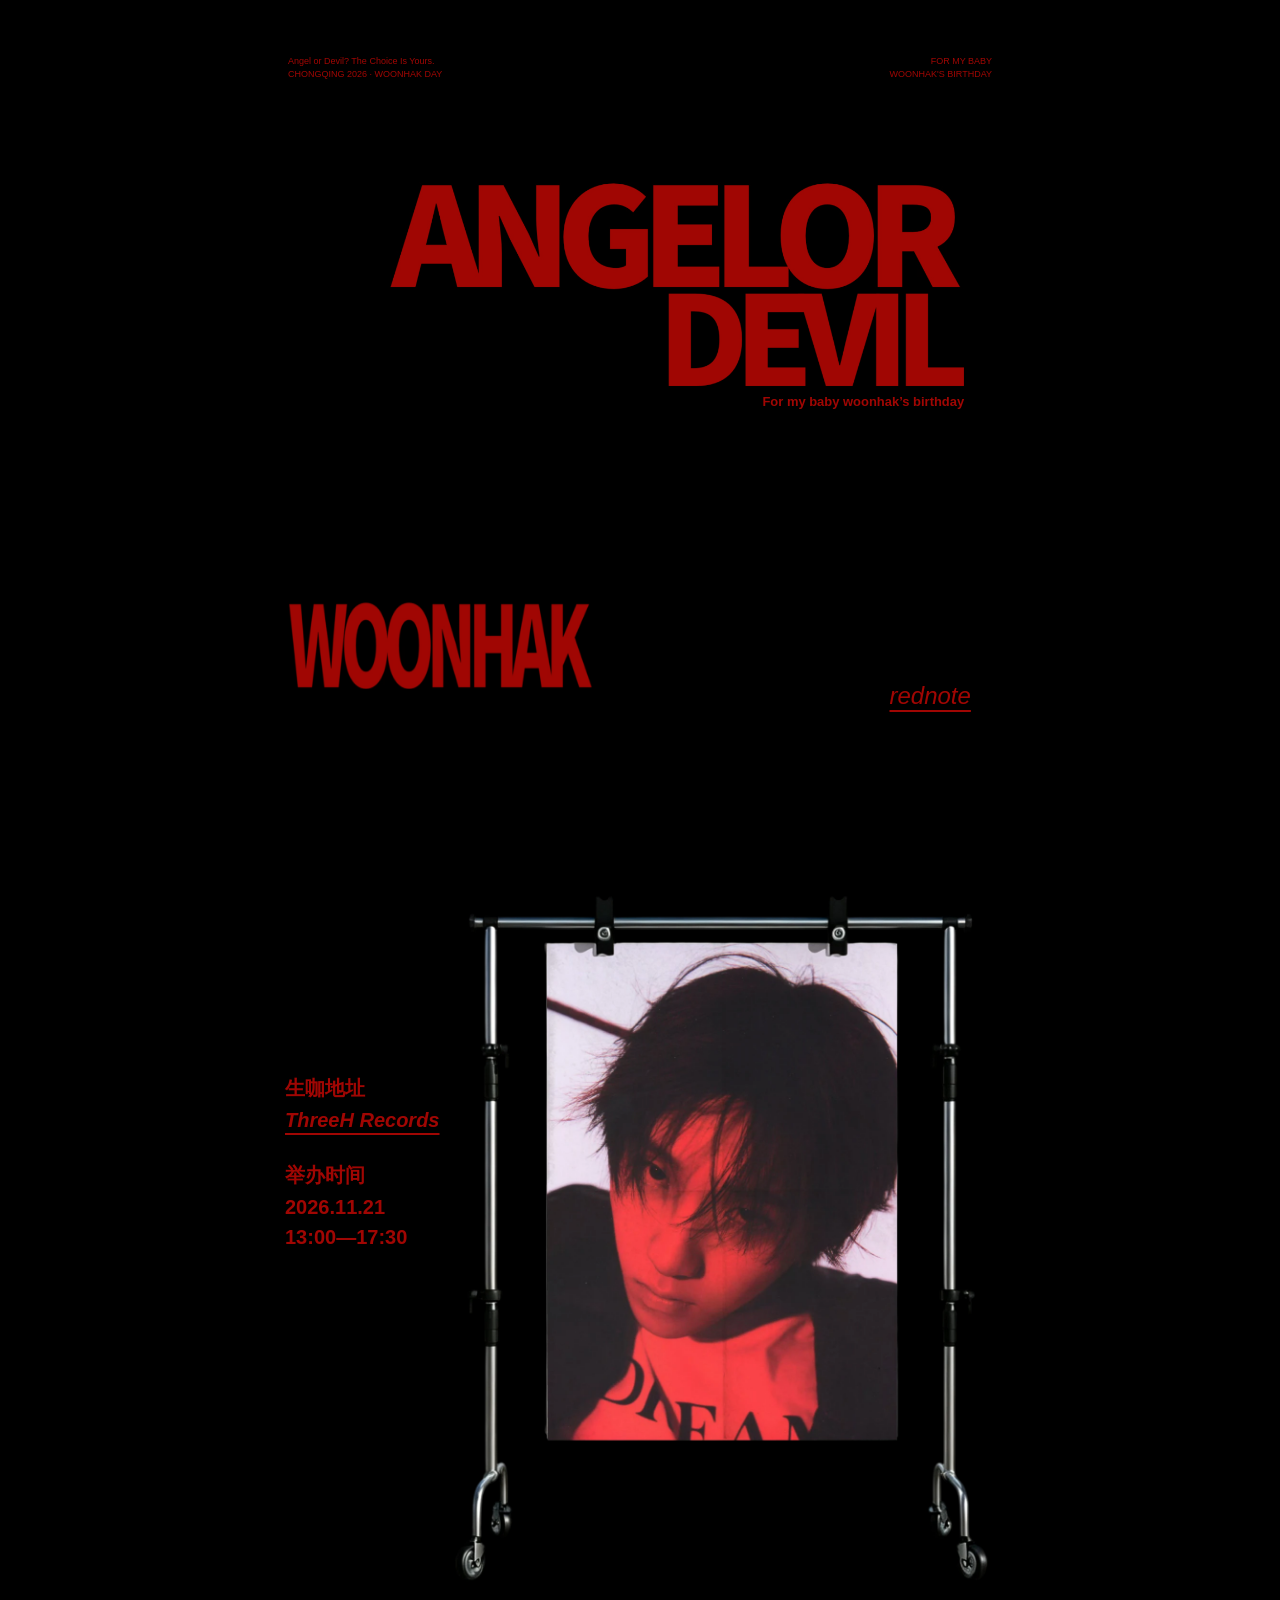
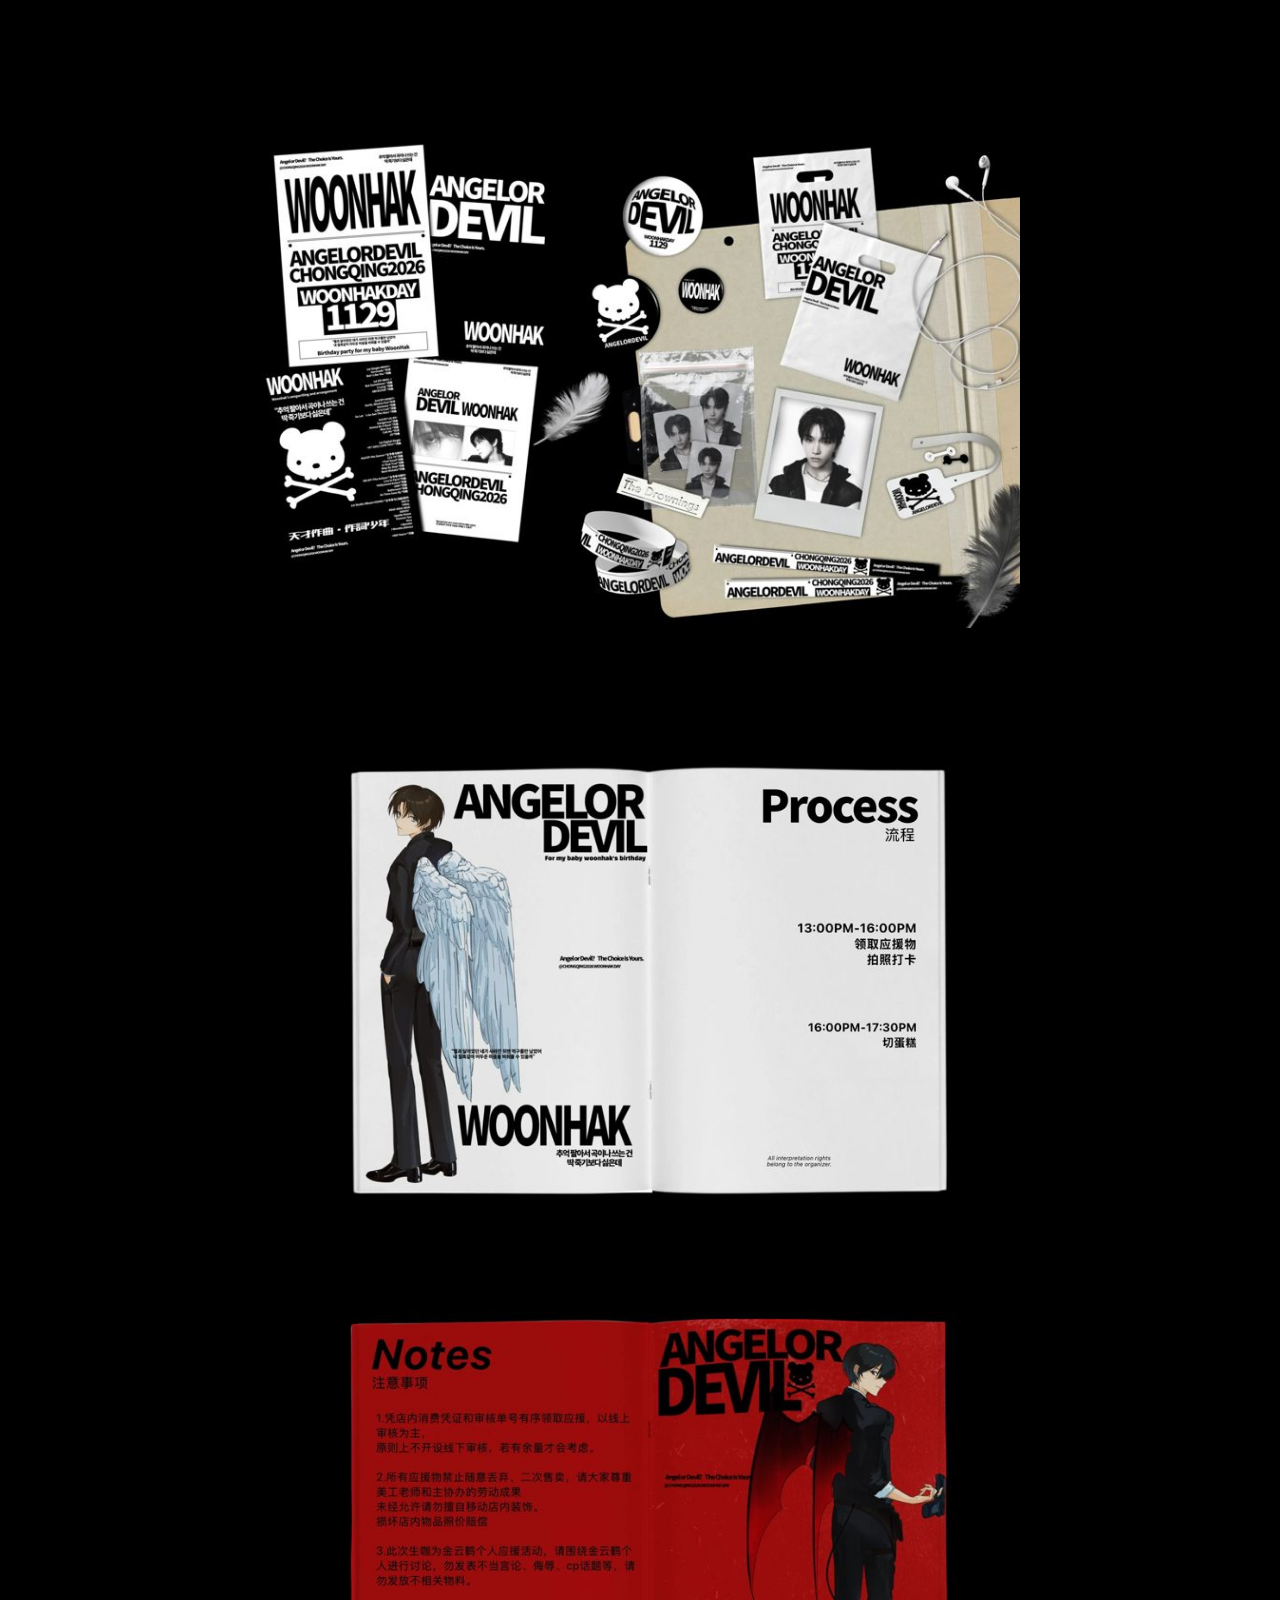
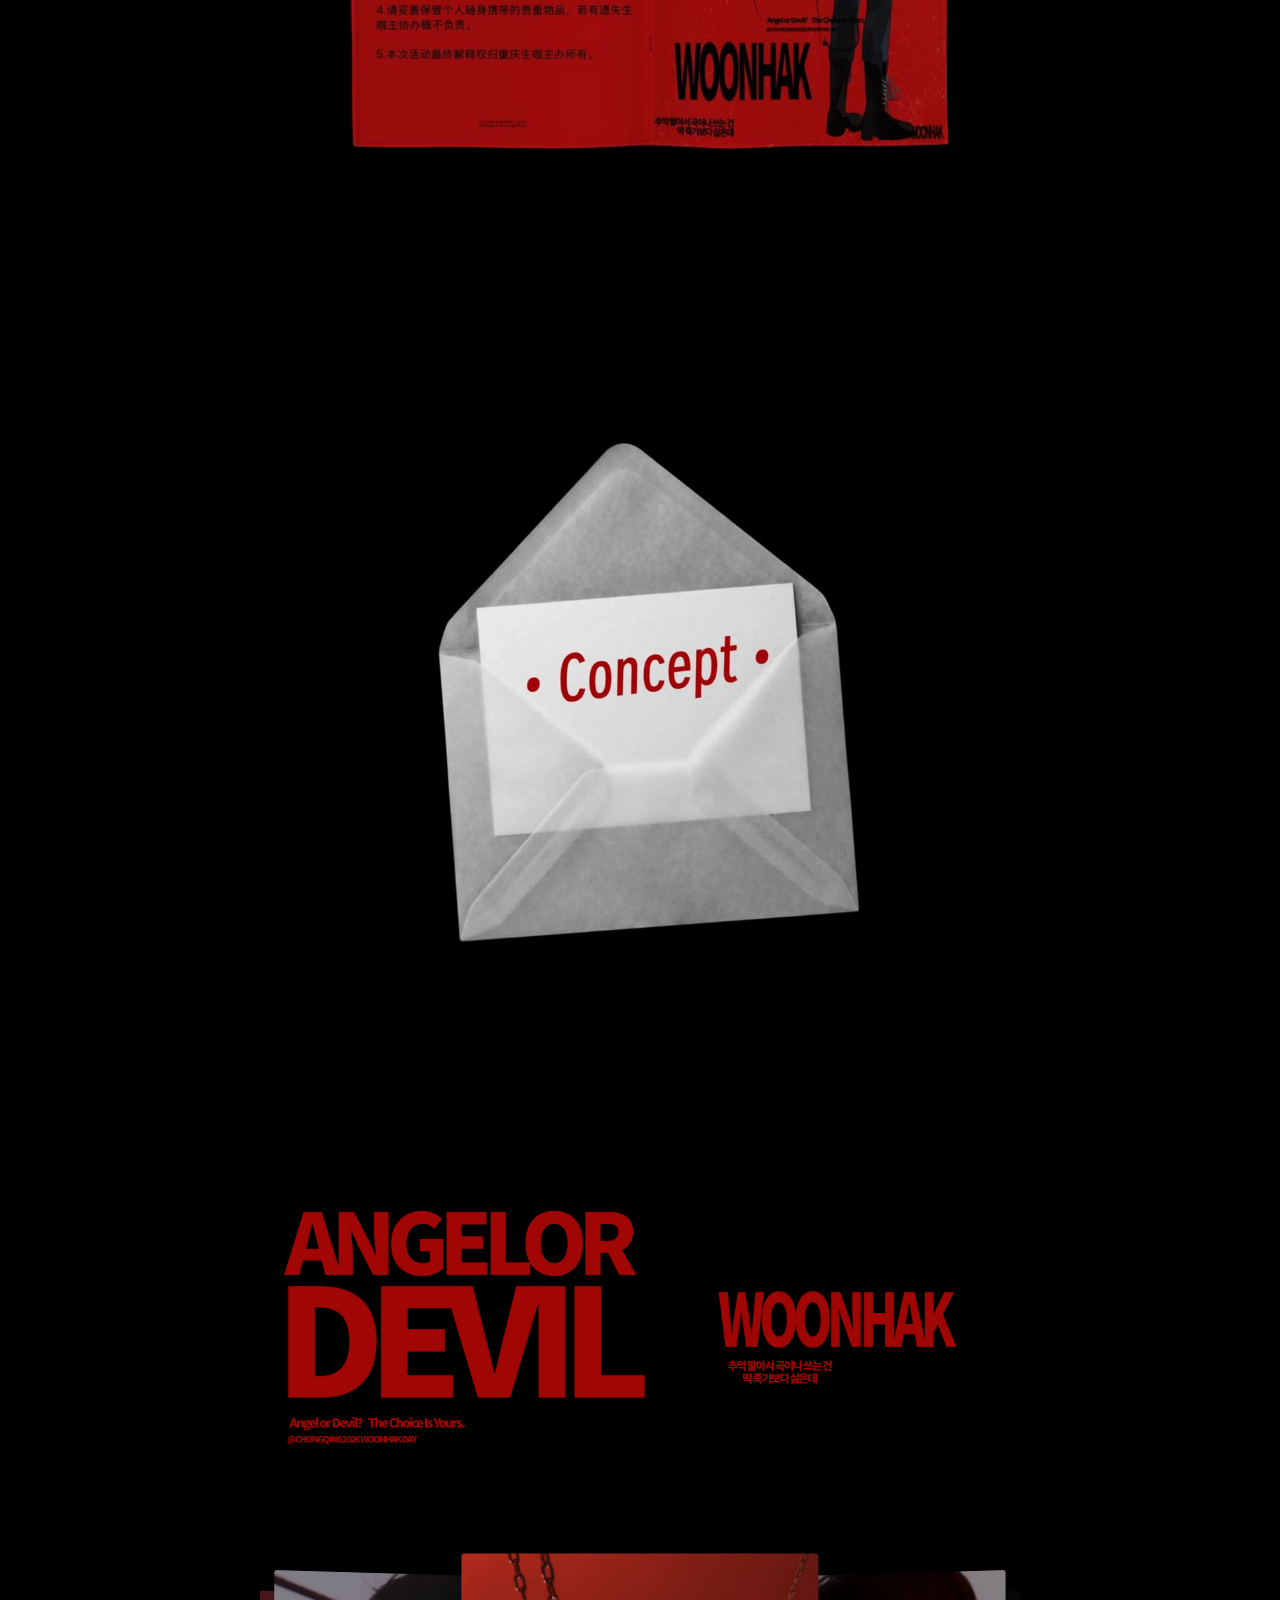
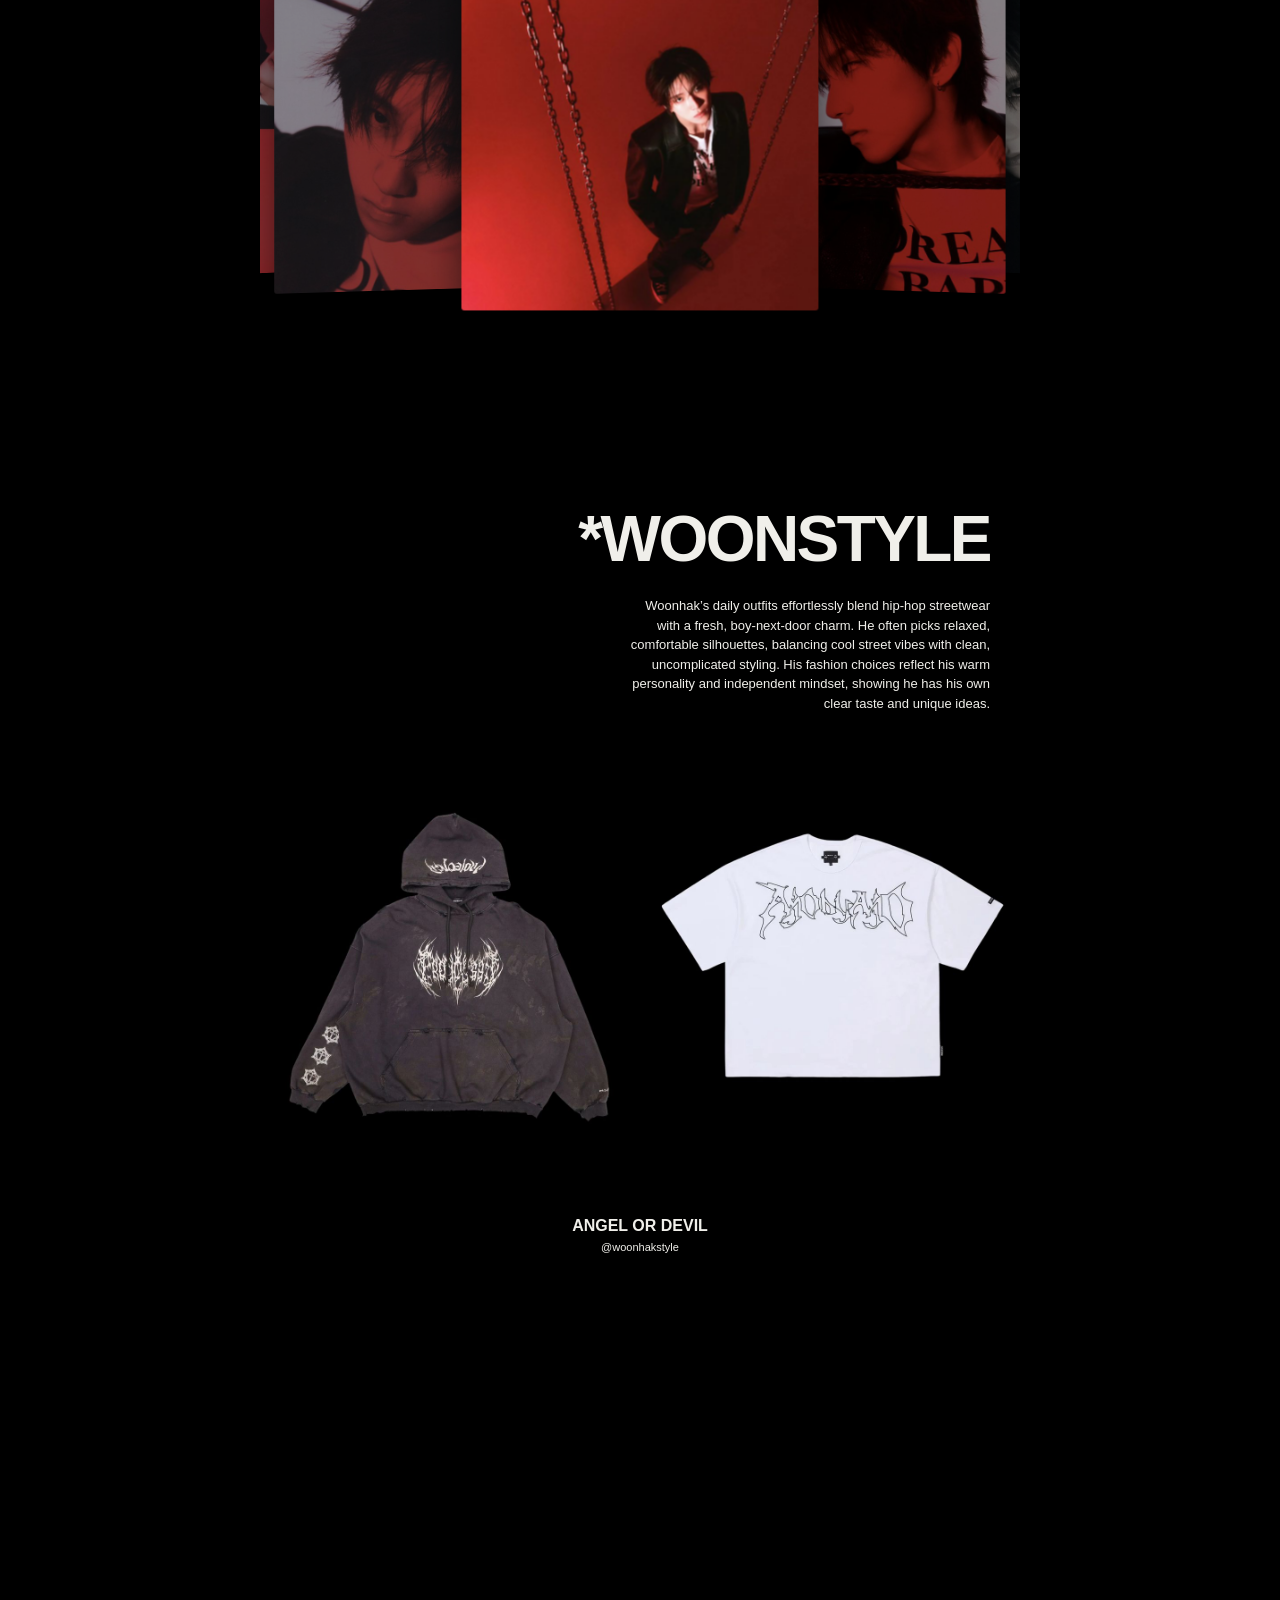
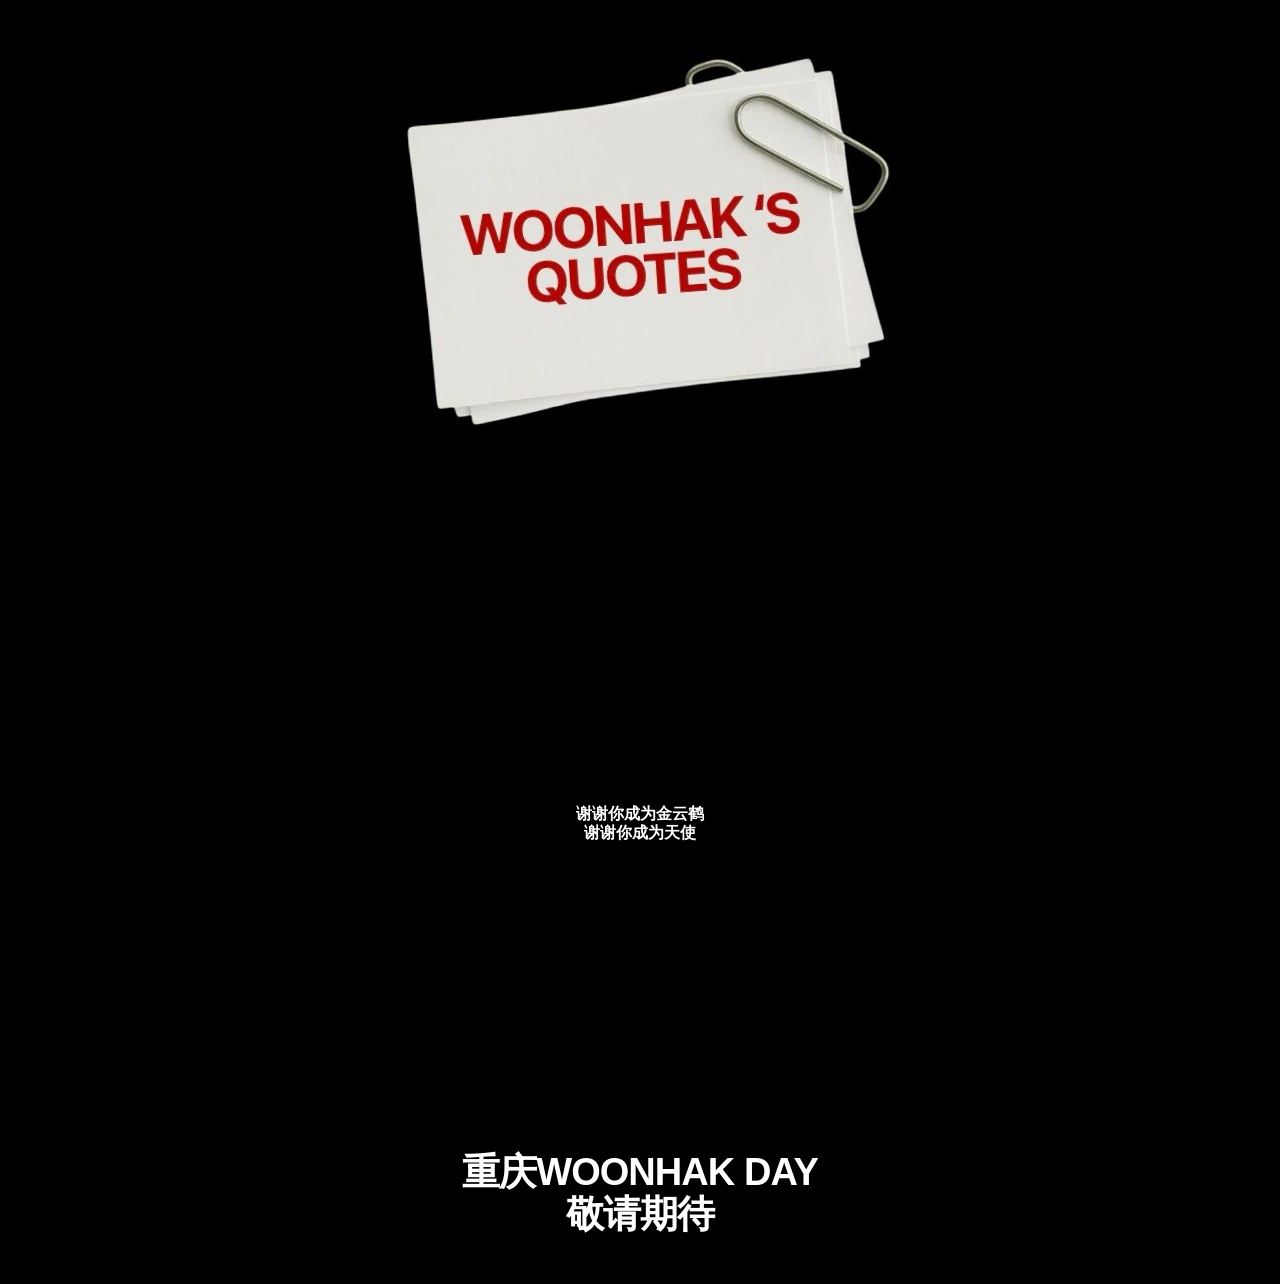
==== commit c9c87202: "Stop cancelling slow origin images and remove failed CDN fallback; reduce phone assets" ====
--- a/index.html
+++ b/index.html
@@ -51,24 +51,25 @@
 <main>
 <header class="hero"><div class="micro"><span>Angel or Devil? The Choice Is Yours.<br>CHONGQING 2026 · WOONHAK DAY</span><span>FOR MY BABY<br>WOONHAK'S BIRTHDAY</span></div><svg class="hero-artwork" viewBox="0 0 760 720" role="img" aria-label="ANGELOR DEVIL · For my baby woonhak’s birthday · WOONHAK"><defs><filter id="hero-red" color-interpolation-filters="sRGB"><feColorMatrix type="matrix" values="0.627451 0 0 0 0  0.023529 0 0 0 0  0.011765 0 0 0 0  0 0 0 1 0"/></filter></defs><svg x="110" y="108" width="620" height="117" viewBox="20 80 1060 200"><image href="assets/13.jpg" width="1240" height="1754" filter="url(#hero-red)"/></svg><svg x="410" y="228" width="320" height="101" viewBox="30 306 1068 335"><image href="assets/13.jpg" width="1240" height="1754" filter="url(#hero-red)"/></svg><text x="730" y="350" text-anchor="end" fill="#a00603" font-family="Arial,sans-serif" font-weight="700" font-size="14">For my baby woonhak’s birthday</text><svg x="0" y="560" width="330" height="96" viewBox="420 1380 740 180" preserveAspectRatio="none"><image href="assets/13.jpg" width="1240" height="1754" filter="url(#hero-red)"/></svg></svg><a class="rednote" id="social" href="https://www.xiaohongshu.com/user/profile/696c9043000000000300f78d?xsec_token=YB1BCHIgAT-cHVu8GI-nLF2eUWtgYO_r6Sn-EQDzjTJVI=&amp;xsec_source=app_share" target="_blank" rel="noopener noreferrer" aria-label="打开主办方小红书主页（新窗口）">rednote</a></header>
 <section class="intro" aria-label="活动时间地点"><div class="event"><p>生咖地址</p><button id="location">ThreeH Records</button><p>举办时间</p><strong>2026.11.21<br>13:00—17:30</strong></div><picture><source media="(max-width:600px)" srcset="assets/02-mobile.png"><img fetchpriority="high" decoding="async" src="assets/02.png" alt="红色光影中的金云鹤肖像与金属挂架"></picture></section>
-<section class="materials"><button class="image-button" data-gallery="materials" aria-label="打开物料详情"><img decoding="async" loading="lazy" src="assets/06.jpg" alt="ANGEL OR DEVIL 生咖物料全览"></button></section>
-<section class="info"><div class="static-image"><img decoding="async" loading="lazy" src="assets/03.jpg" alt="活动流程：13:00—16:00领取应援物、拍照打卡；16:00—17:30切蛋糕"></div><div class="static-image"><img decoding="async" loading="lazy" src="assets/07.jpg" alt="活动注意事项 Notes"></div></section>
-<section class="concept"><button class="image-button" data-gallery="concept" aria-label="打开概念说明"><img decoding="async" loading="lazy" src="assets/14.jpg" alt="Concept 概念信封"></button></section>
-<section class="gallery"><div class="gallery-artwork"><svg viewBox="18 78 1090 710" role="img" aria-label="ANGEL OR DEVIL"><defs><filter id="red-angel-or-devil" color-interpolation-filters="sRGB"><feColorMatrix type="matrix" values="0.627451 0 0 0 0  0.023529 0 0 0 0  0.011765 0 0 0 0  0 0 0 1 0"/></filter></defs><image href="assets/13.jpg" width="1240" height="1754" filter="url(#red-angel-or-devil)"/></svg><svg viewBox="415 1375 750 305" role="img" aria-label="WOONHAK"><defs><filter id="red-woonhak" color-interpolation-filters="sRGB"><feColorMatrix type="matrix" values="0.627451 0 0 0 0  0.023529 0 0 0 0  0.011765 0 0 0 0  0 0 0 1 0"/></filter></defs><image href="assets/13.jpg" width="1240" height="1754" filter="url(#red-woonhak)"/></svg></div><div class="photo-strip"><button class="image-button" data-gallery="photos" data-index="0" aria-label="查看金云鹤轮播照片 1"><img decoding="async" loading="lazy" data-src="assets/photo-05.jpg" alt="金云鹤轮播照片 1"></button><button class="image-button" data-gallery="photos" data-index="1" aria-label="查看金云鹤轮播照片 2"><img decoding="async" loading="lazy" data-src="assets/photo-03.jpg" alt="金云鹤轮播照片 2"></button><button class="image-button" data-gallery="photos" data-index="2" aria-label="查看金云鹤轮播照片 3"><img decoding="async" loading="lazy" data-src="assets/photo-01.jpg" alt="金云鹤轮播照片 3"></button><button class="image-button" data-gallery="photos" data-index="3" aria-label="查看金云鹤轮播照片 4"><img decoding="async" loading="lazy" data-src="assets/photo-02.jpg" alt="金云鹤轮播照片 4"></button><button class="image-button" data-gallery="photos" data-index="4" aria-label="查看金云鹤轮播照片 5"><img decoding="async" loading="lazy" data-src="assets/photo-04.jpg" alt="金云鹤轮播照片 5"></button><button class="image-button" data-gallery="photos" data-index="5" aria-label="查看金云鹤轮播照片 6"><img decoding="async" loading="lazy" data-src="assets/photo-06.jpg" alt="金云鹤轮播照片 6"></button><button class="image-button" data-gallery="photos" data-index="6" aria-label="查看金云鹤轮播照片 7"><img decoding="async" loading="lazy" data-src="assets/photo-07.jpg" alt="金云鹤轮播照片 7"></button><button class="image-button" data-gallery="photos" data-index="7" aria-label="查看金云鹤轮播照片 8"><img decoding="async" loading="lazy" data-src="assets/photo-08.jpg" alt="金云鹤轮播照片 8"></button><button class="image-button" data-gallery="photos" data-index="8" aria-label="查看金云鹤轮播照片 9"><img decoding="async" loading="lazy" data-src="assets/photo-09.jpg" alt="金云鹤轮播照片 9"></button></div></section>
-<section class="style"><h1>*WOONSTYLE</h1><p>Woonhak’s daily outfits effortlessly blend hip-hop streetwear with a fresh, boy-next-door charm. He often picks relaxed, comfortable silhouettes, balancing cool street vibes with clean, uncomplicated styling. His fashion choices reflect his warm personality and independent mindset, showing he has his own clear taste and unique ideas.</p><div class="clothes"><button class="image-button" data-gallery="style" data-index="0"><img decoding="async" loading="lazy" src="assets/17.jpg" alt="深色连帽卫衣背面图"></button><button class="image-button" data-gallery="style" data-index="1"><img decoding="async" loading="lazy" src="assets/16.jpg" alt="白色印花短袖"></button></div><strong>ANGEL OR DEVIL</strong><small>@woonhakstyle</small></section>
-<section class="quotes"><button class="image-button" id="quotes" aria-label="打开金云鹤语录立体卡片轮播"><img decoding="async" loading="lazy" src="assets/15.jpg" alt="WOONHAK’S QUOTES 语录卡片"></button></section>
+<section class="materials"><button class="image-button" data-gallery="materials" aria-label="打开物料详情"><img decoding="async" loading="lazy" src="assets/06.jpg" srcset="assets/06-mobile.jpg 800w, assets/06.jpg 1800w" sizes="(max-width:600px) 85vw, 760px" alt="ANGEL OR DEVIL 生咖物料全览"></button></section>
+<section class="info"><div class="static-image"><img decoding="async" loading="lazy" src="assets/03.jpg" srcset="assets/03-mobile.jpg 800w, assets/03.jpg 1800w" sizes="(max-width:600px) 85vw, 760px" alt="活动流程：13:00—16:00领取应援物、拍照打卡；16:00—17:30切蛋糕"></div><div class="static-image"><img decoding="async" loading="lazy" src="assets/07.jpg" srcset="assets/07-mobile.jpg 800w, assets/07.jpg 1800w" sizes="(max-width:600px) 85vw, 760px" alt="活动注意事项 Notes"></div></section>
+<section class="concept"><button class="image-button" data-gallery="concept" aria-label="打开概念说明"><img decoding="async" loading="lazy" src="assets/14.jpg" srcset="assets/14-mobile.jpg 800w, assets/14.jpg 1800w" sizes="(max-width:600px) 85vw, 760px" alt="Concept 概念信封"></button></section>
+<section class="gallery"><div class="gallery-artwork"><svg viewBox="18 78 1090 710" role="img" aria-label="ANGEL OR DEVIL"><defs><filter id="red-angel-or-devil" color-interpolation-filters="sRGB"><feColorMatrix type="matrix" values="0.627451 0 0 0 0  0.023529 0 0 0 0  0.011765 0 0 0 0  0 0 0 1 0"/></filter></defs><image href="assets/13.jpg" width="1240" height="1754" filter="url(#red-angel-or-devil)"/></svg><svg viewBox="415 1375 750 305" role="img" aria-label="WOONHAK"><defs><filter id="red-woonhak" color-interpolation-filters="sRGB"><feColorMatrix type="matrix" values="0.627451 0 0 0 0  0.023529 0 0 0 0  0.011765 0 0 0 0  0 0 0 1 0"/></filter></defs><image href="assets/13.jpg" width="1240" height="1754" filter="url(#red-woonhak)"/></svg></div><div class="photo-strip"><button class="image-button" data-gallery="photos" data-index="0" aria-label="查看金云鹤轮播照片 1"><img decoding="async" loading="lazy" data-src="assets/photo-05.jpg" srcset="assets/photo-05-mobile.jpg 800w, assets/photo-05.jpg 1800w" sizes="(max-width:600px) 85vw, 760px" alt="金云鹤轮播照片 1"></button><button class="image-button" data-gallery="photos" data-index="1" aria-label="查看金云鹤轮播照片 2"><img decoding="async" loading="lazy" data-src="assets/photo-03.jpg" srcset="assets/photo-03-mobile.jpg 800w, assets/photo-03.jpg 1800w" sizes="(max-width:600px) 85vw, 760px" alt="金云鹤轮播照片 2"></button><button class="image-button" data-gallery="photos" data-index="2" aria-label="查看金云鹤轮播照片 3"><img decoding="async" loading="lazy" data-src="assets/photo-01.jpg" srcset="assets/photo-01-mobile.jpg 800w, assets/photo-01.jpg 1800w" sizes="(max-width:600px) 85vw, 760px" alt="金云鹤轮播照片 3"></button><button class="image-button" data-gallery="photos" data-index="3" aria-label="查看金云鹤轮播照片 4"><img decoding="async" loading="lazy" data-src="assets/photo-02.jpg" srcset="assets/photo-02-mobile.jpg 800w, assets/photo-02.jpg 1800w" sizes="(max-width:600px) 85vw, 760px" alt="金云鹤轮播照片 4"></button><button class="image-button" data-gallery="photos" data-index="4" aria-label="查看金云鹤轮播照片 5"><img decoding="async" loading="lazy" data-src="assets/photo-04.jpg" srcset="assets/photo-04-mobile.jpg 800w, assets/photo-04.jpg 1800w" sizes="(max-width:600px) 85vw, 760px" alt="金云鹤轮播照片 5"></button><button class="image-button" data-gallery="photos" data-index="5" aria-label="查看金云鹤轮播照片 6"><img decoding="async" loading="lazy" data-src="assets/photo-06.jpg" srcset="assets/photo-06-mobile.jpg 800w, assets/photo-06.jpg 1800w" sizes="(max-width:600px) 85vw, 760px" alt="金云鹤轮播照片 6"></button><button class="image-button" data-gallery="photos" data-index="6" aria-label="查看金云鹤轮播照片 7"><img decoding="async" loading="lazy" data-src="assets/photo-07.jpg" srcset="assets/photo-07-mobile.jpg 800w, assets/photo-07.jpg 1800w" sizes="(max-width:600px) 85vw, 760px" alt="金云鹤轮播照片 7"></button><button class="image-button" data-gallery="photos" data-index="7" aria-label="查看金云鹤轮播照片 8"><img decoding="async" loading="lazy" data-src="assets/photo-08.jpg" srcset="assets/photo-08-mobile.jpg 800w, assets/photo-08.jpg 1800w" sizes="(max-width:600px) 85vw, 760px" alt="金云鹤轮播照片 8"></button><button class="image-button" data-gallery="photos" data-index="8" aria-label="查看金云鹤轮播照片 9"><img decoding="async" loading="lazy" data-src="assets/photo-09.jpg" srcset="assets/photo-09-mobile.jpg 800w, assets/photo-09.jpg 1800w" sizes="(max-width:600px) 85vw, 760px" alt="金云鹤轮播照片 9"></button></div></section>
+<section class="style"><h1>*WOONSTYLE</h1><p>Woonhak’s daily outfits effortlessly blend hip-hop streetwear with a fresh, boy-next-door charm. He often picks relaxed, comfortable silhouettes, balancing cool street vibes with clean, uncomplicated styling. His fashion choices reflect his warm personality and independent mindset, showing he has his own clear taste and unique ideas.</p><div class="clothes"><button class="image-button" data-gallery="style" data-index="0"><img decoding="async" loading="lazy" src="assets/17.jpg" srcset="assets/17-mobile.jpg 800w, assets/17.jpg 1800w" sizes="(max-width:600px) 85vw, 760px" alt="深色连帽卫衣背面图"></button><button class="image-button" data-gallery="style" data-index="1"><img decoding="async" loading="lazy" src="assets/16.jpg" srcset="assets/16-mobile.jpg 800w, assets/16.jpg 1800w" sizes="(max-width:600px) 85vw, 760px" alt="白色印花短袖"></button></div><strong>ANGEL OR DEVIL</strong><small>@woonhakstyle</small></section>
+<section class="quotes"><button class="image-button" id="quotes" aria-label="打开金云鹤语录立体卡片轮播"><img decoding="async" loading="lazy" src="assets/15.jpg" srcset="assets/15-mobile.jpg 800w, assets/15.jpg 1800w" sizes="(max-width:600px) 85vw, 760px" alt="WOONHAK’S QUOTES 语录卡片"></button></section>
 <footer class="closing"><p>谢谢你成为金云鹤<br>谢谢你成为天使</p><strong>重庆WOONHAK DAY<br>敬请期待</strong></footer>
 </main>
 <dialog id="viewer"><div class="viewer-top"><span id="viewer-title"></span><button id="close" aria-label="关闭">关闭</button></div><button id="flip-page" class="flip-page" type="button" hidden>点击翻页</button><div id="slides" tabindex="0" aria-label="可横向滑动的内容"></div></dialog><script data-site-script>
 const imageFormats={"03.webp":"03.jpg","15.webp":"15.jpg","quote-02.webp":"quote-02.png","photo-02.webp":"photo-02.jpg","19.webp":"19.jpg","18.webp":"18.jpg","photo-03.webp":"photo-03.jpg","quote-03.webp":"quote-03.png","14.webp":"14.jpg","02.webp":"02.png","photo-04.webp":"photo-04.jpg","09.webp":"09.jpg","quote-08.webp":"quote-08.png","photo-08.webp":"photo-08.jpg","05.webp":"05.jpg","13.webp":"13.jpg","quote-04.webp":"quote-04.png","quote-05.webp":"quote-05.png","12.webp":"12.jpg","04.webp":"04.jpg","photo-09.webp":"photo-09.jpg","quote-09.webp":"quote-09.png","08.webp":"08.jpg","photo-05.webp":"photo-05.jpg","photo-06.webp":"photo-06.jpg","quote-06.webp":"quote-06.png","11.webp":"11.jpg","07.webp":"07.jpg","06.webp":"06.jpg","10.webp":"10.jpg","quote-07.webp":"quote-07.png","photo-07.webp":"photo-07.jpg","17.webp":"17.jpg","01.webp":"01.jpg","photo-01.webp":"photo-01.jpg","00.webp":"00.jpg","16.webp":"16.jpg","quote-01.webp":"quote-01.png"};
-function imageAsset(id){const name=(typeof id==='number'?String(id).padStart(2,'0'):id)+'.webp';return 'assets/'+imageFormats[name]}
+function mobileAsset(path){return matchMedia('(max-width:600px)').matches&&!path.includes('-mobile.')?path.replace(/\.(jpg|png)$/,'-mobile.$1'):path}
+function imageAsset(id){const name=(typeof id==='number'?String(id).padStart(2,'0'):id)+'.webp';return mobileAsset('assets/'+imageFormats[name])}
 const dialog=document.querySelector('#viewer'),slides=document.querySelector('#slides');
 const galleries={materials:{title:'',images:[6,0,4,5,8,9,10,11,12]},process:{title:'Process · 活动流程',images:[3]},notes:{title:'Notes · 注意事项',images:[7]},concept:{title:'Concept · 概念简要',images:[18]},photos:{title:'ANGEL OR DEVIL · 视觉收藏',images:[5,3,1,2,4,6,7,8,9].map(i=>`photo-${String(i).padStart(2,'0')}`)},style:{title:'WOONSTYLE · 服装细节',images:[17,16]}};
 let total=0,current=0,lastFocus,depthMode=false;
 function loadNearby(container,index){
  if(container.id!=='slides'&&container.dataset.ready!=='true')return;
  const cards=[...container.children],length=cards.length;
- cards.forEach((card,i)=>{let distance=Math.abs(i-index);distance=Math.min(distance,length-distance);if(distance>1)return;const image=card.querySelector('img[data-src]');if(image){image.src=image.dataset.src;delete image.dataset.src}});
+ cards.forEach((card,i)=>{let distance=Math.abs(i-index);distance=Math.min(distance,length-distance);if(distance>1)return;const image=card.querySelector('img[data-src]');if(image){image.src=mobileAsset(image.dataset.src);delete image.dataset.src}});
 }
 function placeCards(container,index,progress=0){const cards=[...container.children],length=cards.length;cards.forEach((card,i)=>{let offset=(i-index+length)%length;if(offset>length/2)offset-=length;offset+=progress;const distance=Math.abs(offset);card.style.setProperty("--offset",offset);card.style.setProperty("--distance",distance);card.style.zIndex=String(Math.round(200-distance*10));card.classList.toggle("is-front",distance<.5);card.classList.toggle("is-hidden",distance>2.5);card.setAttribute("aria-hidden",String(distance>2.5));if(card.tagName==="BUTTON")card.tabIndex=distance>1?-1:0;});loadNearby(container,index);}
 function updateCount(){}
@@ -143,26 +144,13 @@
 
 document.querySelector('#flip-page').onclick=()=>move(1);
 
-const backupImageBase='https://cdn.jsdelivr.net/gh/jmiochvjk-hub/woonhak-chongqing-2026@03779ab88c5d73990b6e09ef250a0671395889a1/assets/';
-const imageTimers=new WeakMap();
-function useBackupImage(image){
- if(image.dataset.backupUsed||!image.isConnected)return;
- const original=image.currentSrc||image.getAttribute('src');if(!original)return;
- const url=new URL(original,location.href);const marker='/assets/';const at=url.pathname.indexOf(marker);if(at<0)return;
- image.dataset.backupUsed='true';clearTimeout(imageTimers.get(image));
- const picture=image.closest('picture');picture?.querySelectorAll('source').forEach(source=>source.removeAttribute('srcset'));
- image.src=backupImageBase+url.pathname.slice(at+marker.length);
-}
-function watchImage(image){
- if(!(image instanceof HTMLImageElement)||image.dataset.backupUsed||(!image.getAttribute('src')&&!image.currentSrc))return;
- clearTimeout(imageTimers.get(image));if(image.complete&&image.naturalWidth>0)return;
- if(image.complete&&image.naturalWidth===0){useBackupImage(image);return}
- imageTimers.set(image,setTimeout(()=>{if(!image.complete||image.naturalWidth===0)useBackupImage(image)},6000));
-}
-document.addEventListener('load',event=>{if(event.target instanceof HTMLImageElement)clearTimeout(imageTimers.get(event.target))},true);
-document.addEventListener('error',event=>{if(event.target instanceof HTMLImageElement)useBackupImage(event.target)},true);
-const imageObserver=new MutationObserver(changes=>{for(const change of changes){if(change.type==='attributes')watchImage(change.target);else for(const node of change.addedNodes){if(node.nodeType===1){watchImage(node);node.querySelectorAll?.('img[src]').forEach(watchImage)}}}});
-imageObserver.observe(document.body,{subtree:true,childList:true,attributes:true,attributeFilter:['src']});
-if('IntersectionObserver' in window){const visibleImages=new IntersectionObserver(entries=>{for(const entry of entries)if(entry.isIntersecting){watchImage(entry.target);visibleImages.unobserve(entry.target)}},{rootMargin:'250px'});document.querySelectorAll('img[src]').forEach(image=>visibleImages.observe(image))}else document.querySelectorAll('img[src]').forEach(watchImage);
+
+// Retry only after an actual failure; never interrupt a slow in-progress download.
+document.addEventListener('error',event=>{
+ const image=event.target;if(!(image instanceof HTMLImageElement)||image.dataset.retryDone)return;
+ image.dataset.retryDone='true';const source=image.currentSrc||image.getAttribute('src');if(!source)return;
+ const retry=new URL(source,location.href);retry.searchParams.set('retry','1');
+ setTimeout(()=>{if(!image.isConnected)return;const picture=image.closest('picture');picture?.querySelectorAll('source').forEach(item=>item.removeAttribute('srcset'));image.removeAttribute('srcset');image.src=retry.href},1000);
+},true);
 
 </script></body></html>
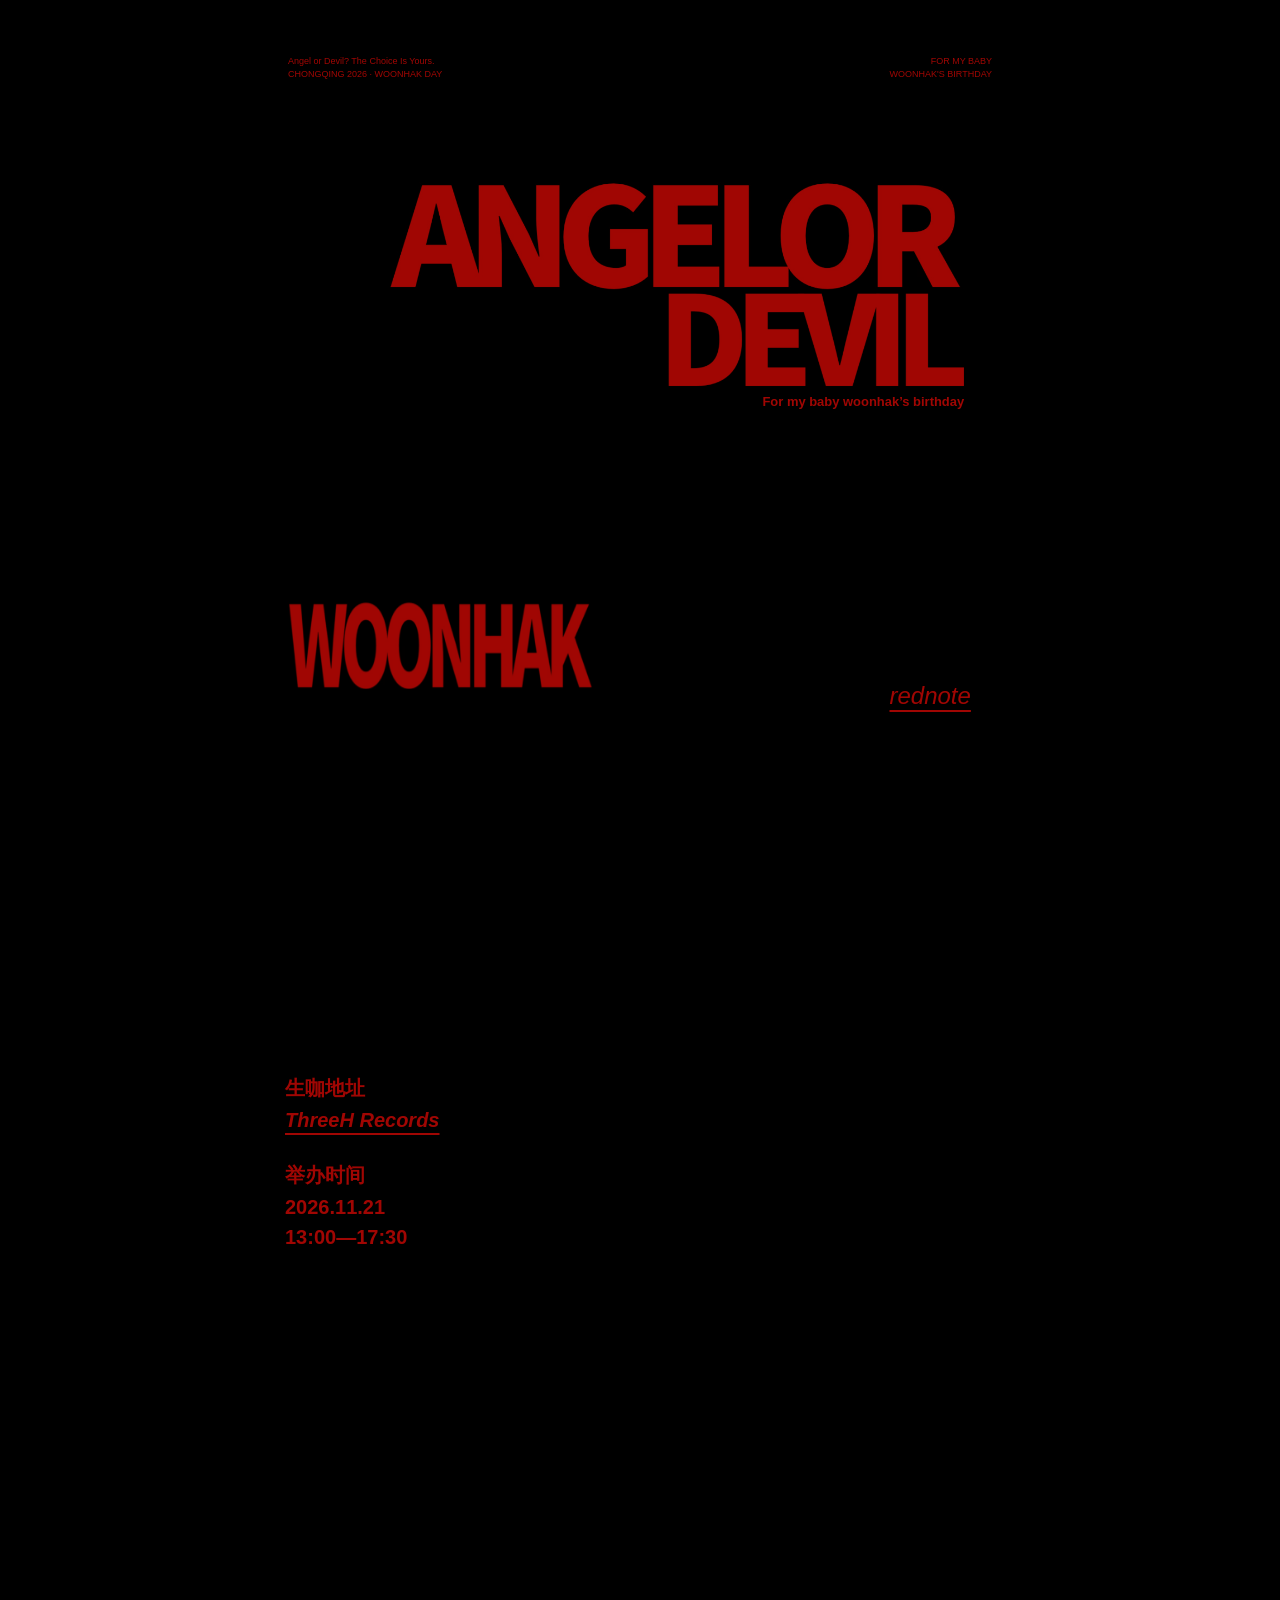
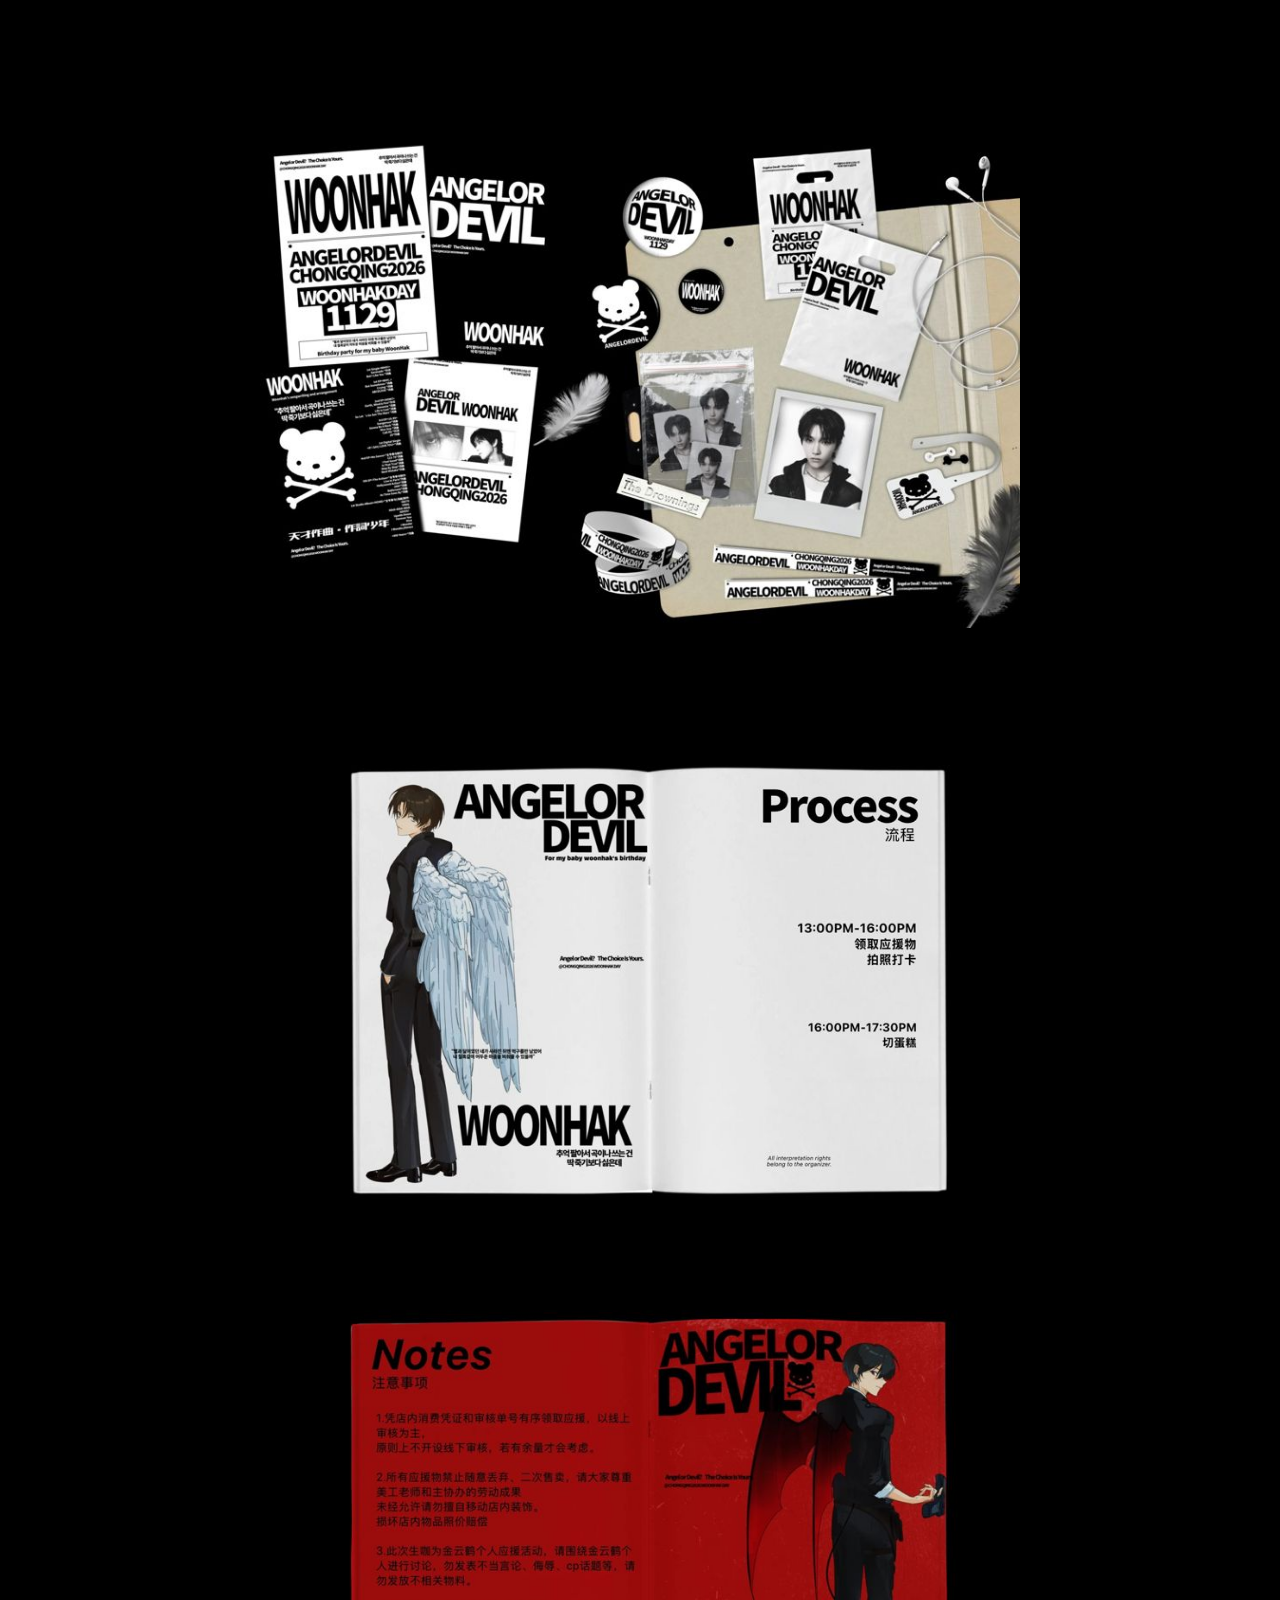
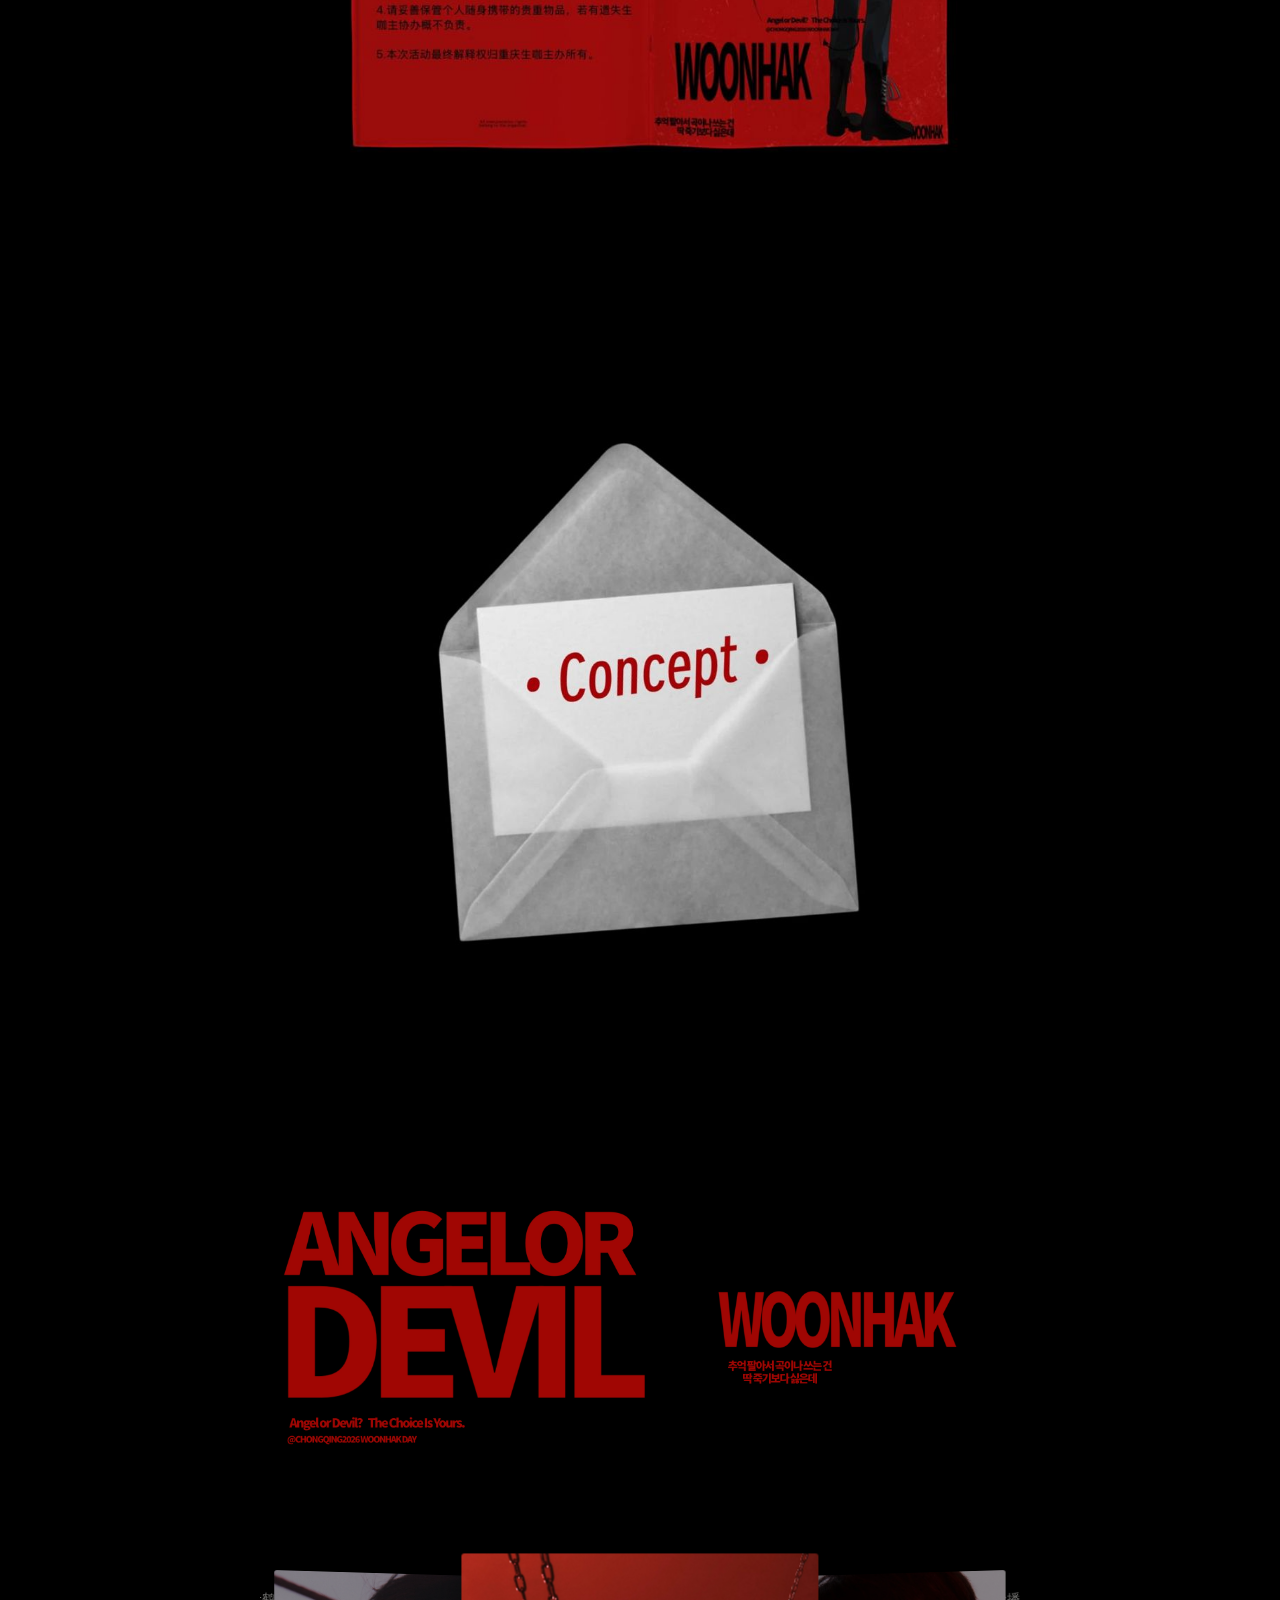
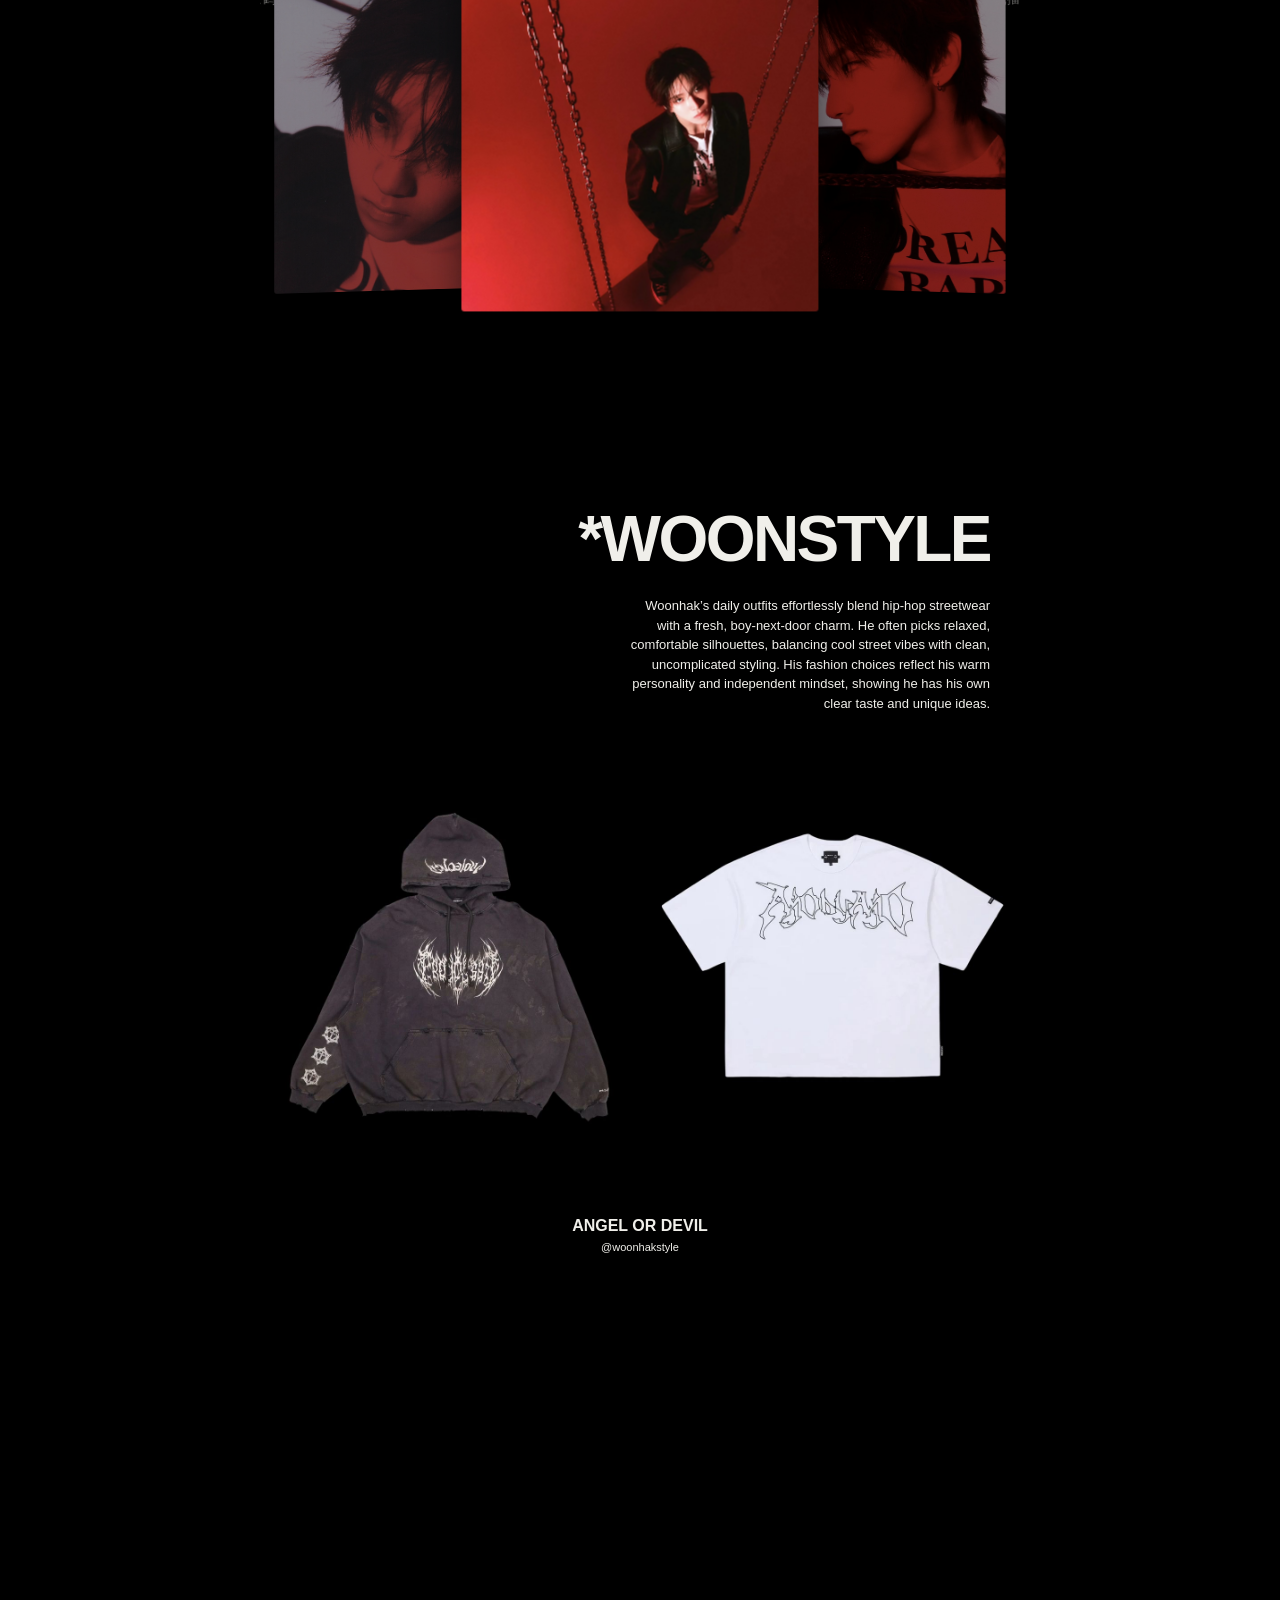
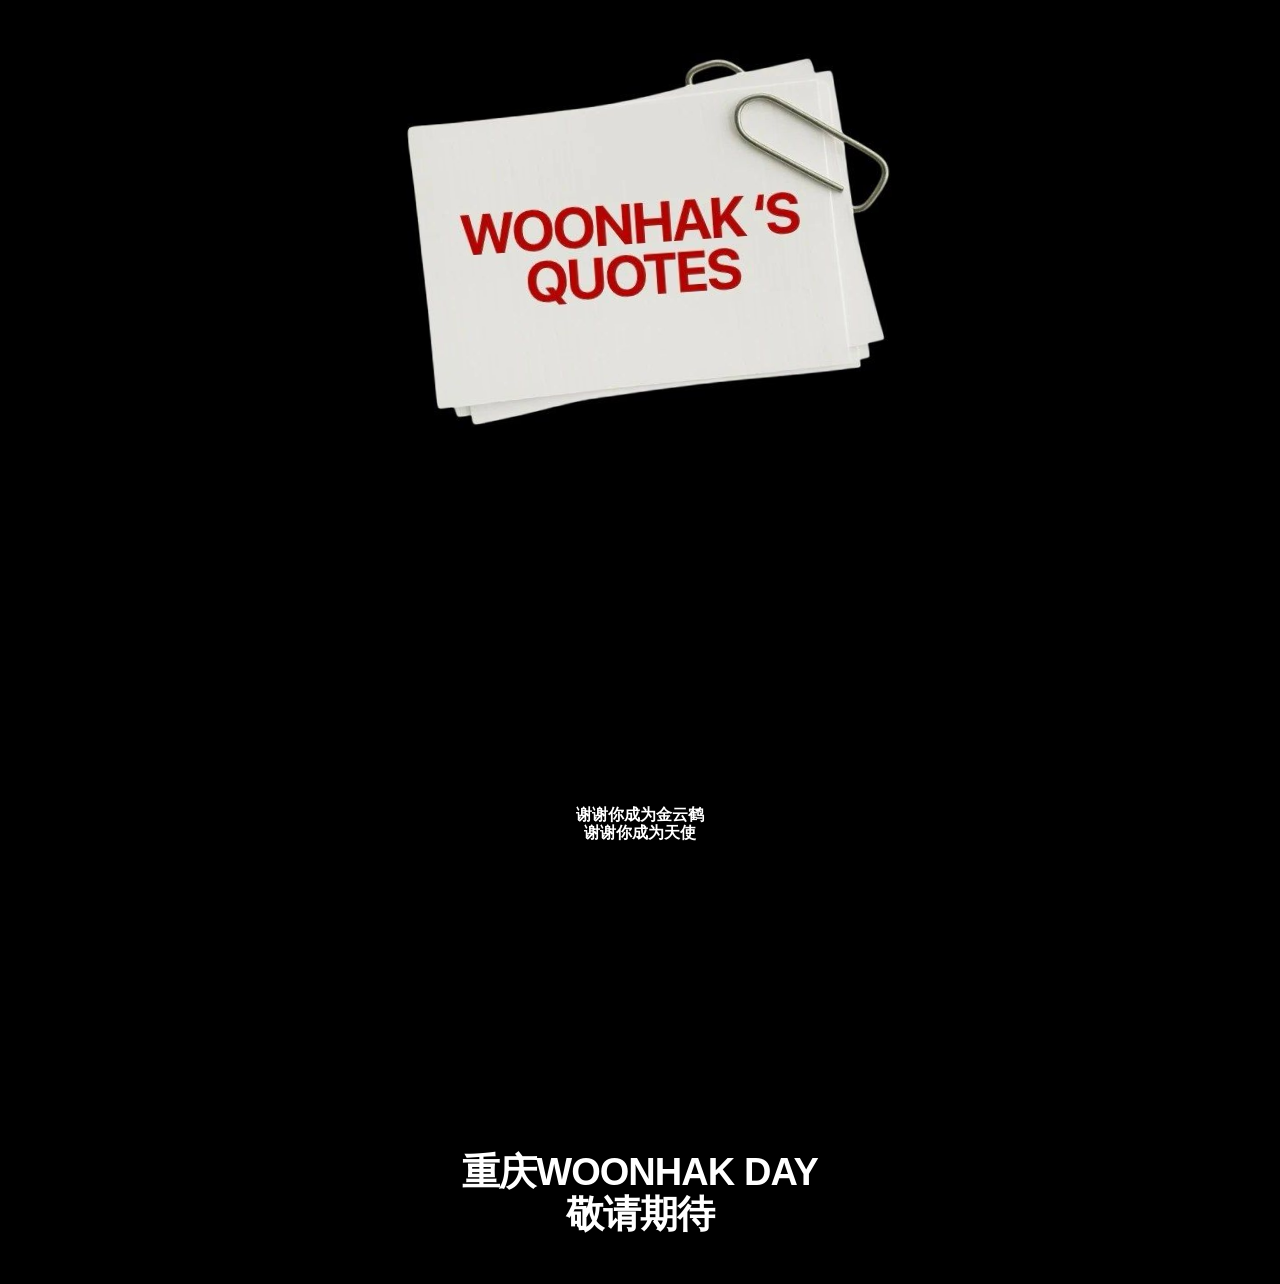
==== commit 3b682c5f: "Keep deferred carousel images from requesting responsive sources early" ====
--- a/index.html
+++ b/index.html
@@ -54,7 +54,7 @@
 <section class="materials"><button class="image-button" data-gallery="materials" aria-label="打开物料详情"><img decoding="async" loading="lazy" src="assets/06.jpg" srcset="assets/06-mobile.jpg 800w, assets/06.jpg 1800w" sizes="(max-width:600px) 85vw, 760px" alt="ANGEL OR DEVIL 生咖物料全览"></button></section>
 <section class="info"><div class="static-image"><img decoding="async" loading="lazy" src="assets/03.jpg" srcset="assets/03-mobile.jpg 800w, assets/03.jpg 1800w" sizes="(max-width:600px) 85vw, 760px" alt="活动流程：13:00—16:00领取应援物、拍照打卡；16:00—17:30切蛋糕"></div><div class="static-image"><img decoding="async" loading="lazy" src="assets/07.jpg" srcset="assets/07-mobile.jpg 800w, assets/07.jpg 1800w" sizes="(max-width:600px) 85vw, 760px" alt="活动注意事项 Notes"></div></section>
 <section class="concept"><button class="image-button" data-gallery="concept" aria-label="打开概念说明"><img decoding="async" loading="lazy" src="assets/14.jpg" srcset="assets/14-mobile.jpg 800w, assets/14.jpg 1800w" sizes="(max-width:600px) 85vw, 760px" alt="Concept 概念信封"></button></section>
-<section class="gallery"><div class="gallery-artwork"><svg viewBox="18 78 1090 710" role="img" aria-label="ANGEL OR DEVIL"><defs><filter id="red-angel-or-devil" color-interpolation-filters="sRGB"><feColorMatrix type="matrix" values="0.627451 0 0 0 0  0.023529 0 0 0 0  0.011765 0 0 0 0  0 0 0 1 0"/></filter></defs><image href="assets/13.jpg" width="1240" height="1754" filter="url(#red-angel-or-devil)"/></svg><svg viewBox="415 1375 750 305" role="img" aria-label="WOONHAK"><defs><filter id="red-woonhak" color-interpolation-filters="sRGB"><feColorMatrix type="matrix" values="0.627451 0 0 0 0  0.023529 0 0 0 0  0.011765 0 0 0 0  0 0 0 1 0"/></filter></defs><image href="assets/13.jpg" width="1240" height="1754" filter="url(#red-woonhak)"/></svg></div><div class="photo-strip"><button class="image-button" data-gallery="photos" data-index="0" aria-label="查看金云鹤轮播照片 1"><img decoding="async" loading="lazy" data-src="assets/photo-05.jpg" srcset="assets/photo-05-mobile.jpg 800w, assets/photo-05.jpg 1800w" sizes="(max-width:600px) 85vw, 760px" alt="金云鹤轮播照片 1"></button><button class="image-button" data-gallery="photos" data-index="1" aria-label="查看金云鹤轮播照片 2"><img decoding="async" loading="lazy" data-src="assets/photo-03.jpg" srcset="assets/photo-03-mobile.jpg 800w, assets/photo-03.jpg 1800w" sizes="(max-width:600px) 85vw, 760px" alt="金云鹤轮播照片 2"></button><button class="image-button" data-gallery="photos" data-index="2" aria-label="查看金云鹤轮播照片 3"><img decoding="async" loading="lazy" data-src="assets/photo-01.jpg" srcset="assets/photo-01-mobile.jpg 800w, assets/photo-01.jpg 1800w" sizes="(max-width:600px) 85vw, 760px" alt="金云鹤轮播照片 3"></button><button class="image-button" data-gallery="photos" data-index="3" aria-label="查看金云鹤轮播照片 4"><img decoding="async" loading="lazy" data-src="assets/photo-02.jpg" srcset="assets/photo-02-mobile.jpg 800w, assets/photo-02.jpg 1800w" sizes="(max-width:600px) 85vw, 760px" alt="金云鹤轮播照片 4"></button><button class="image-button" data-gallery="photos" data-index="4" aria-label="查看金云鹤轮播照片 5"><img decoding="async" loading="lazy" data-src="assets/photo-04.jpg" srcset="assets/photo-04-mobile.jpg 800w, assets/photo-04.jpg 1800w" sizes="(max-width:600px) 85vw, 760px" alt="金云鹤轮播照片 5"></button><button class="image-button" data-gallery="photos" data-index="5" aria-label="查看金云鹤轮播照片 6"><img decoding="async" loading="lazy" data-src="assets/photo-06.jpg" srcset="assets/photo-06-mobile.jpg 800w, assets/photo-06.jpg 1800w" sizes="(max-width:600px) 85vw, 760px" alt="金云鹤轮播照片 6"></button><button class="image-button" data-gallery="photos" data-index="6" aria-label="查看金云鹤轮播照片 7"><img decoding="async" loading="lazy" data-src="assets/photo-07.jpg" srcset="assets/photo-07-mobile.jpg 800w, assets/photo-07.jpg 1800w" sizes="(max-width:600px) 85vw, 760px" alt="金云鹤轮播照片 7"></button><button class="image-button" data-gallery="photos" data-index="7" aria-label="查看金云鹤轮播照片 8"><img decoding="async" loading="lazy" data-src="assets/photo-08.jpg" srcset="assets/photo-08-mobile.jpg 800w, assets/photo-08.jpg 1800w" sizes="(max-width:600px) 85vw, 760px" alt="金云鹤轮播照片 8"></button><button class="image-button" data-gallery="photos" data-index="8" aria-label="查看金云鹤轮播照片 9"><img decoding="async" loading="lazy" data-src="assets/photo-09.jpg" srcset="assets/photo-09-mobile.jpg 800w, assets/photo-09.jpg 1800w" sizes="(max-width:600px) 85vw, 760px" alt="金云鹤轮播照片 9"></button></div></section>
+<section class="gallery"><div class="gallery-artwork"><svg viewBox="18 78 1090 710" role="img" aria-label="ANGEL OR DEVIL"><defs><filter id="red-angel-or-devil" color-interpolation-filters="sRGB"><feColorMatrix type="matrix" values="0.627451 0 0 0 0  0.023529 0 0 0 0  0.011765 0 0 0 0  0 0 0 1 0"/></filter></defs><image href="assets/13.jpg" width="1240" height="1754" filter="url(#red-angel-or-devil)"/></svg><svg viewBox="415 1375 750 305" role="img" aria-label="WOONHAK"><defs><filter id="red-woonhak" color-interpolation-filters="sRGB"><feColorMatrix type="matrix" values="0.627451 0 0 0 0  0.023529 0 0 0 0  0.011765 0 0 0 0  0 0 0 1 0"/></filter></defs><image href="assets/13.jpg" width="1240" height="1754" filter="url(#red-woonhak)"/></svg></div><div class="photo-strip"><button class="image-button" data-gallery="photos" data-index="0" aria-label="查看金云鹤轮播照片 1"><img decoding="async" loading="lazy" data-src="assets/photo-05.jpg" alt="金云鹤轮播照片 1"></button><button class="image-button" data-gallery="photos" data-index="1" aria-label="查看金云鹤轮播照片 2"><img decoding="async" loading="lazy" data-src="assets/photo-03.jpg" alt="金云鹤轮播照片 2"></button><button class="image-button" data-gallery="photos" data-index="2" aria-label="查看金云鹤轮播照片 3"><img decoding="async" loading="lazy" data-src="assets/photo-01.jpg" alt="金云鹤轮播照片 3"></button><button class="image-button" data-gallery="photos" data-index="3" aria-label="查看金云鹤轮播照片 4"><img decoding="async" loading="lazy" data-src="assets/photo-02.jpg" alt="金云鹤轮播照片 4"></button><button class="image-button" data-gallery="photos" data-index="4" aria-label="查看金云鹤轮播照片 5"><img decoding="async" loading="lazy" data-src="assets/photo-04.jpg" alt="金云鹤轮播照片 5"></button><button class="image-button" data-gallery="photos" data-index="5" aria-label="查看金云鹤轮播照片 6"><img decoding="async" loading="lazy" data-src="assets/photo-06.jpg" alt="金云鹤轮播照片 6"></button><button class="image-button" data-gallery="photos" data-index="6" aria-label="查看金云鹤轮播照片 7"><img decoding="async" loading="lazy" data-src="assets/photo-07.jpg" alt="金云鹤轮播照片 7"></button><button class="image-button" data-gallery="photos" data-index="7" aria-label="查看金云鹤轮播照片 8"><img decoding="async" loading="lazy" data-src="assets/photo-08.jpg" alt="金云鹤轮播照片 8"></button><button class="image-button" data-gallery="photos" data-index="8" aria-label="查看金云鹤轮播照片 9"><img decoding="async" loading="lazy" data-src="assets/photo-09.jpg" alt="金云鹤轮播照片 9"></button></div></section>
 <section class="style"><h1>*WOONSTYLE</h1><p>Woonhak’s daily outfits effortlessly blend hip-hop streetwear with a fresh, boy-next-door charm. He often picks relaxed, comfortable silhouettes, balancing cool street vibes with clean, uncomplicated styling. His fashion choices reflect his warm personality and independent mindset, showing he has his own clear taste and unique ideas.</p><div class="clothes"><button class="image-button" data-gallery="style" data-index="0"><img decoding="async" loading="lazy" src="assets/17.jpg" srcset="assets/17-mobile.jpg 800w, assets/17.jpg 1800w" sizes="(max-width:600px) 85vw, 760px" alt="深色连帽卫衣背面图"></button><button class="image-button" data-gallery="style" data-index="1"><img decoding="async" loading="lazy" src="assets/16.jpg" srcset="assets/16-mobile.jpg 800w, assets/16.jpg 1800w" sizes="(max-width:600px) 85vw, 760px" alt="白色印花短袖"></button></div><strong>ANGEL OR DEVIL</strong><small>@woonhakstyle</small></section>
 <section class="quotes"><button class="image-button" id="quotes" aria-label="打开金云鹤语录立体卡片轮播"><img decoding="async" loading="lazy" src="assets/15.jpg" srcset="assets/15-mobile.jpg 800w, assets/15.jpg 1800w" sizes="(max-width:600px) 85vw, 760px" alt="WOONHAK’S QUOTES 语录卡片"></button></section>
 <footer class="closing"><p>谢谢你成为金云鹤<br>谢谢你成为天使</p><strong>重庆WOONHAK DAY<br>敬请期待</strong></footer>
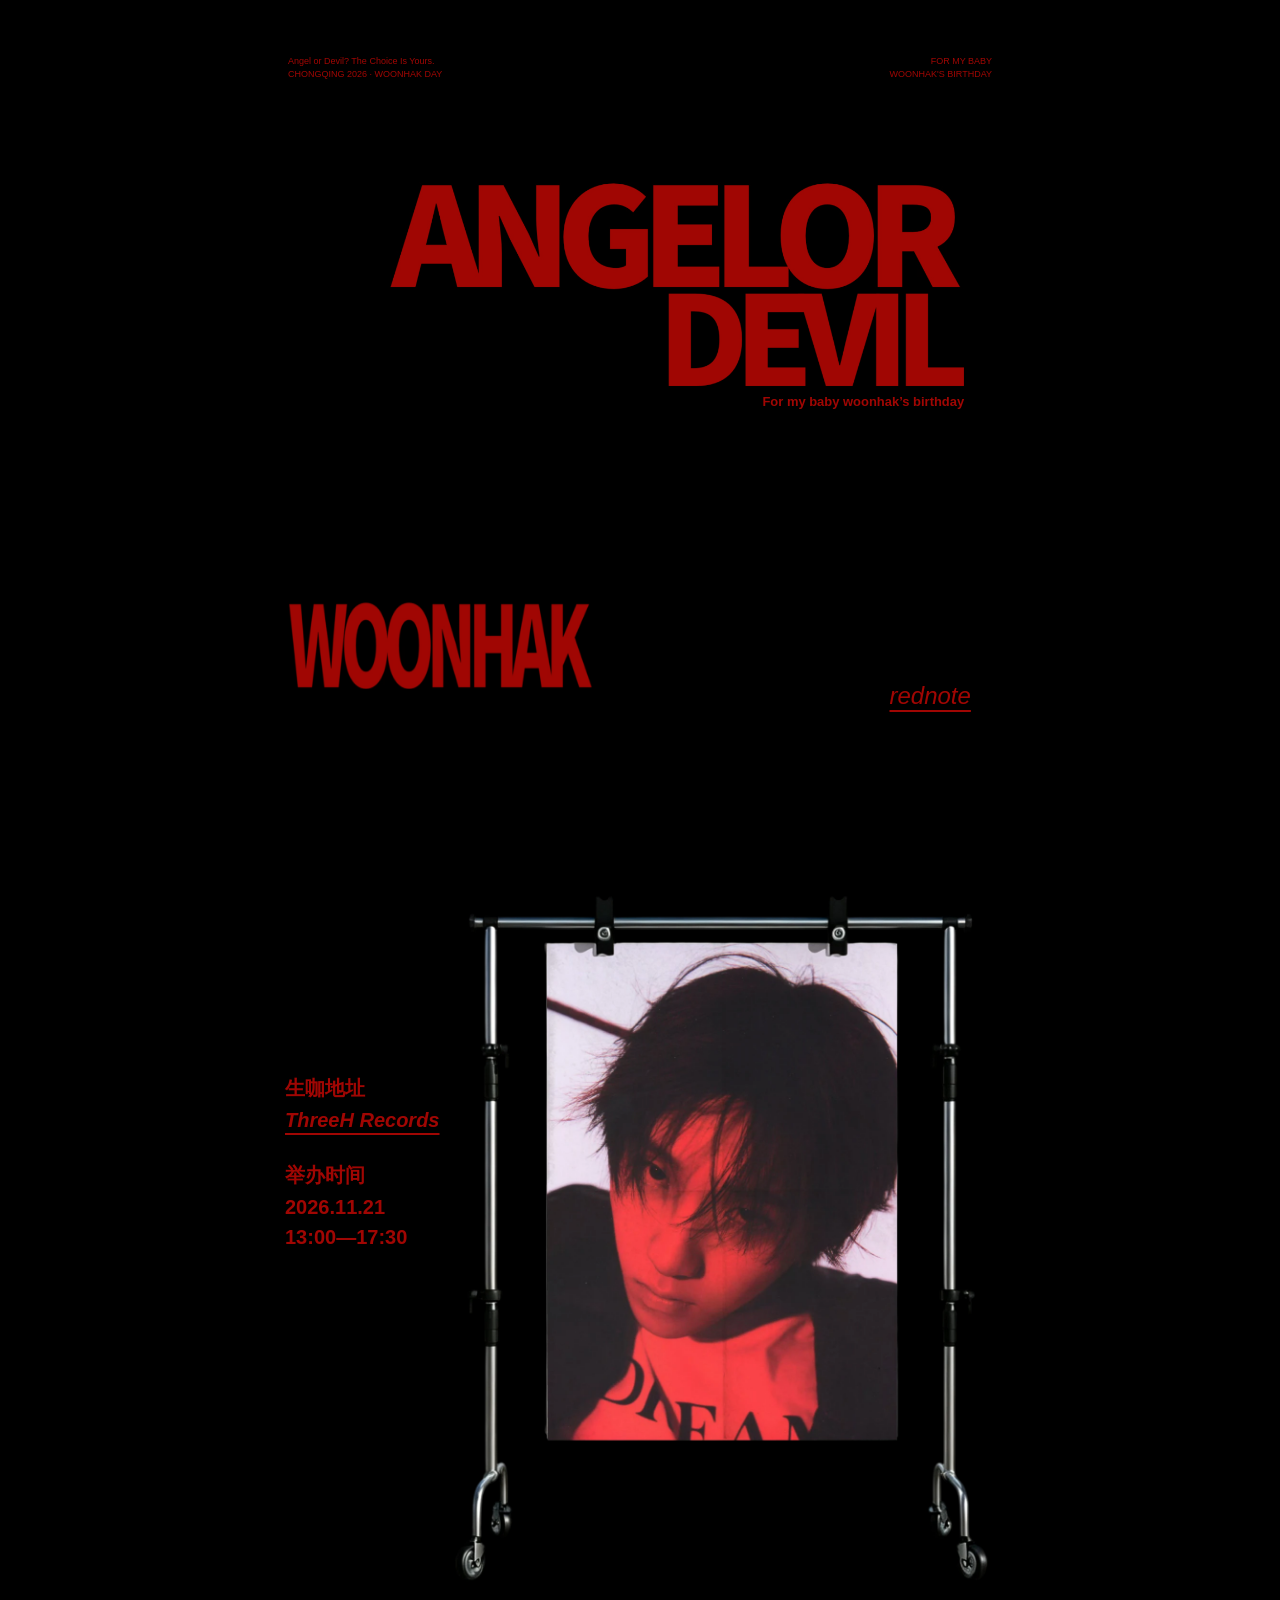
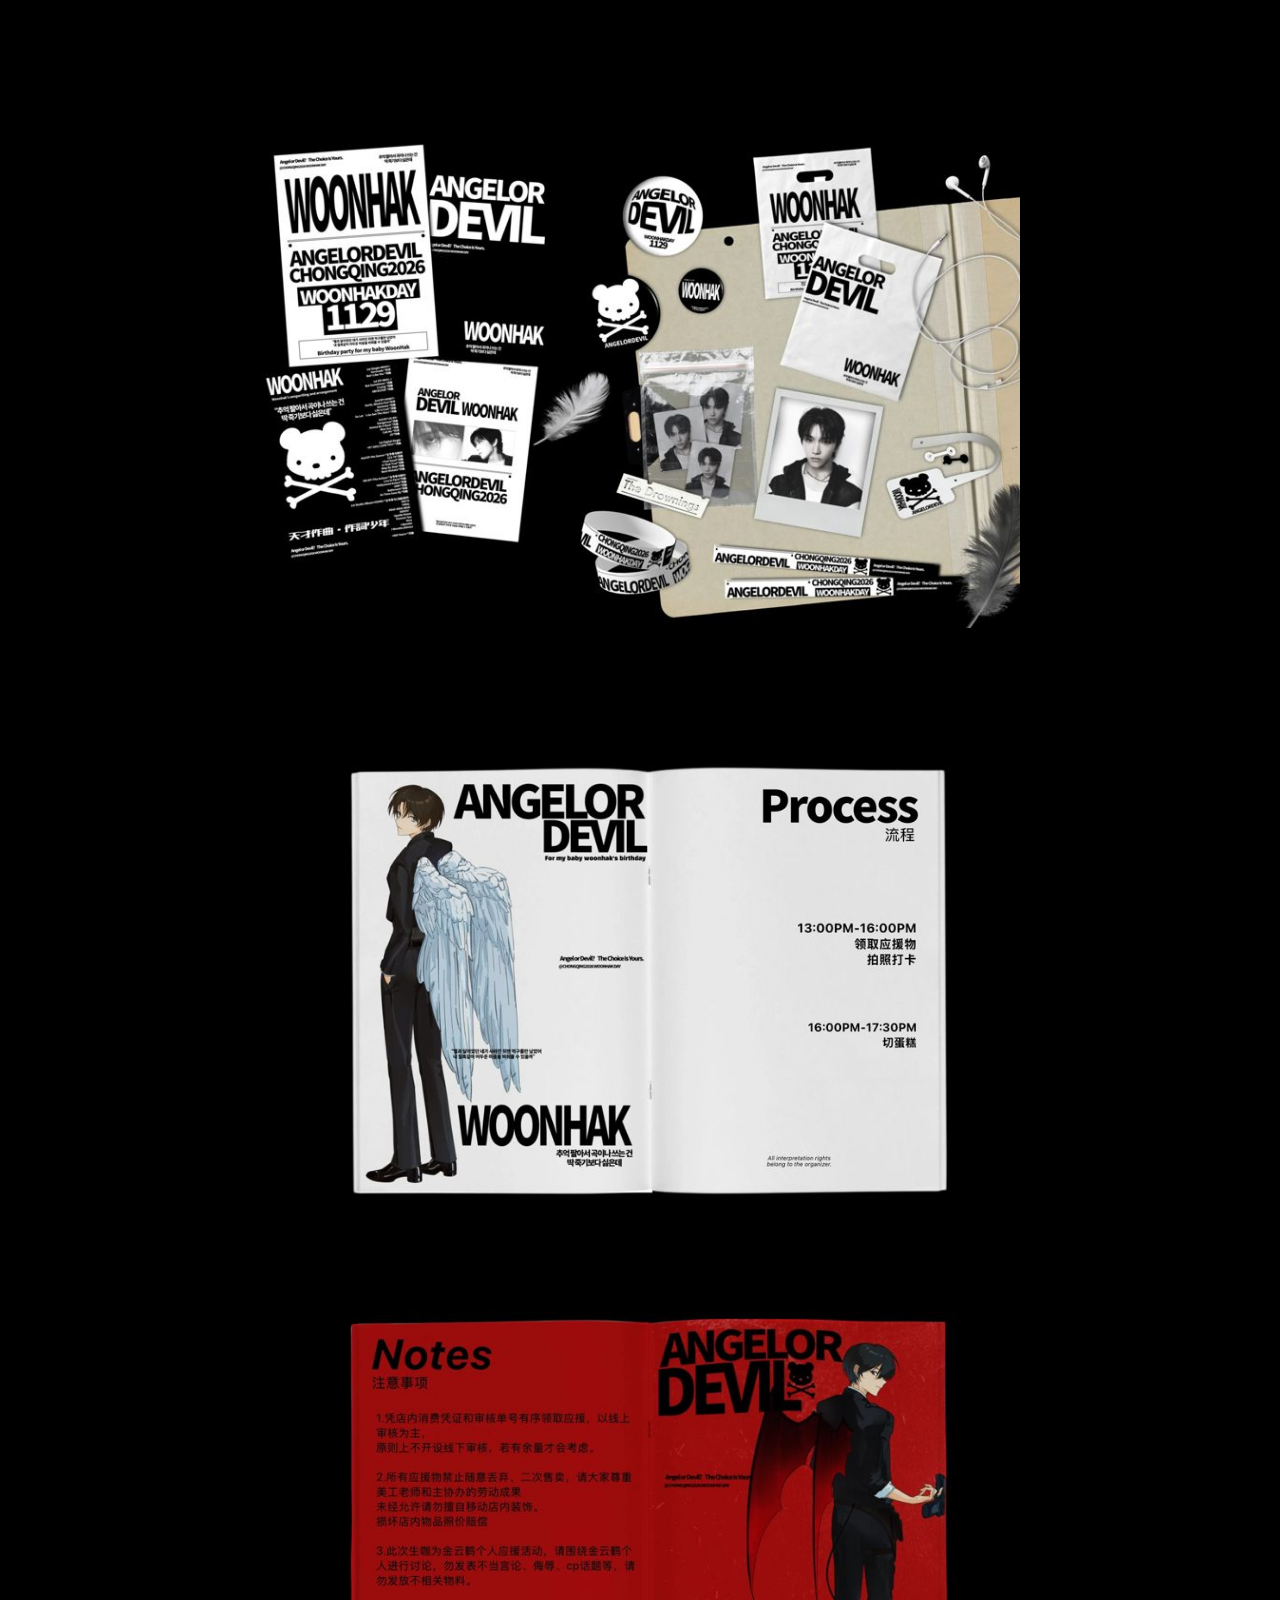
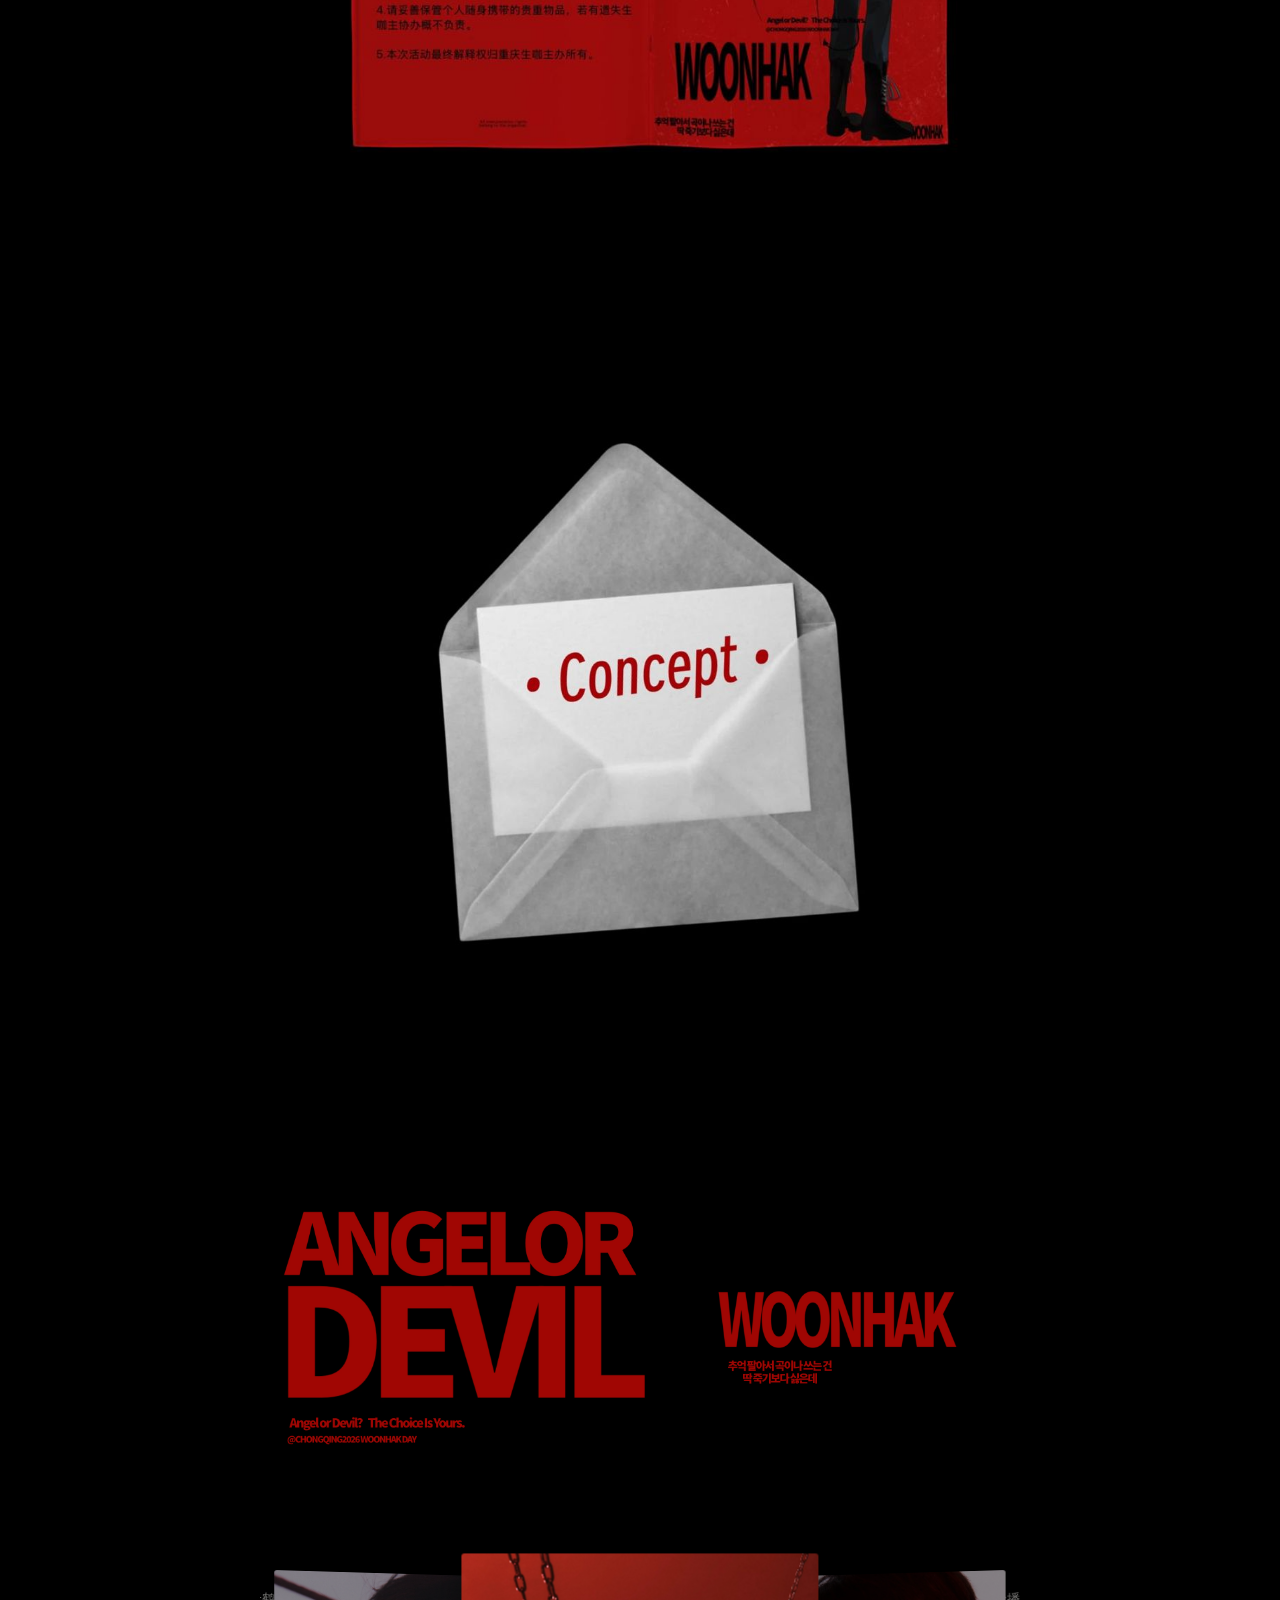
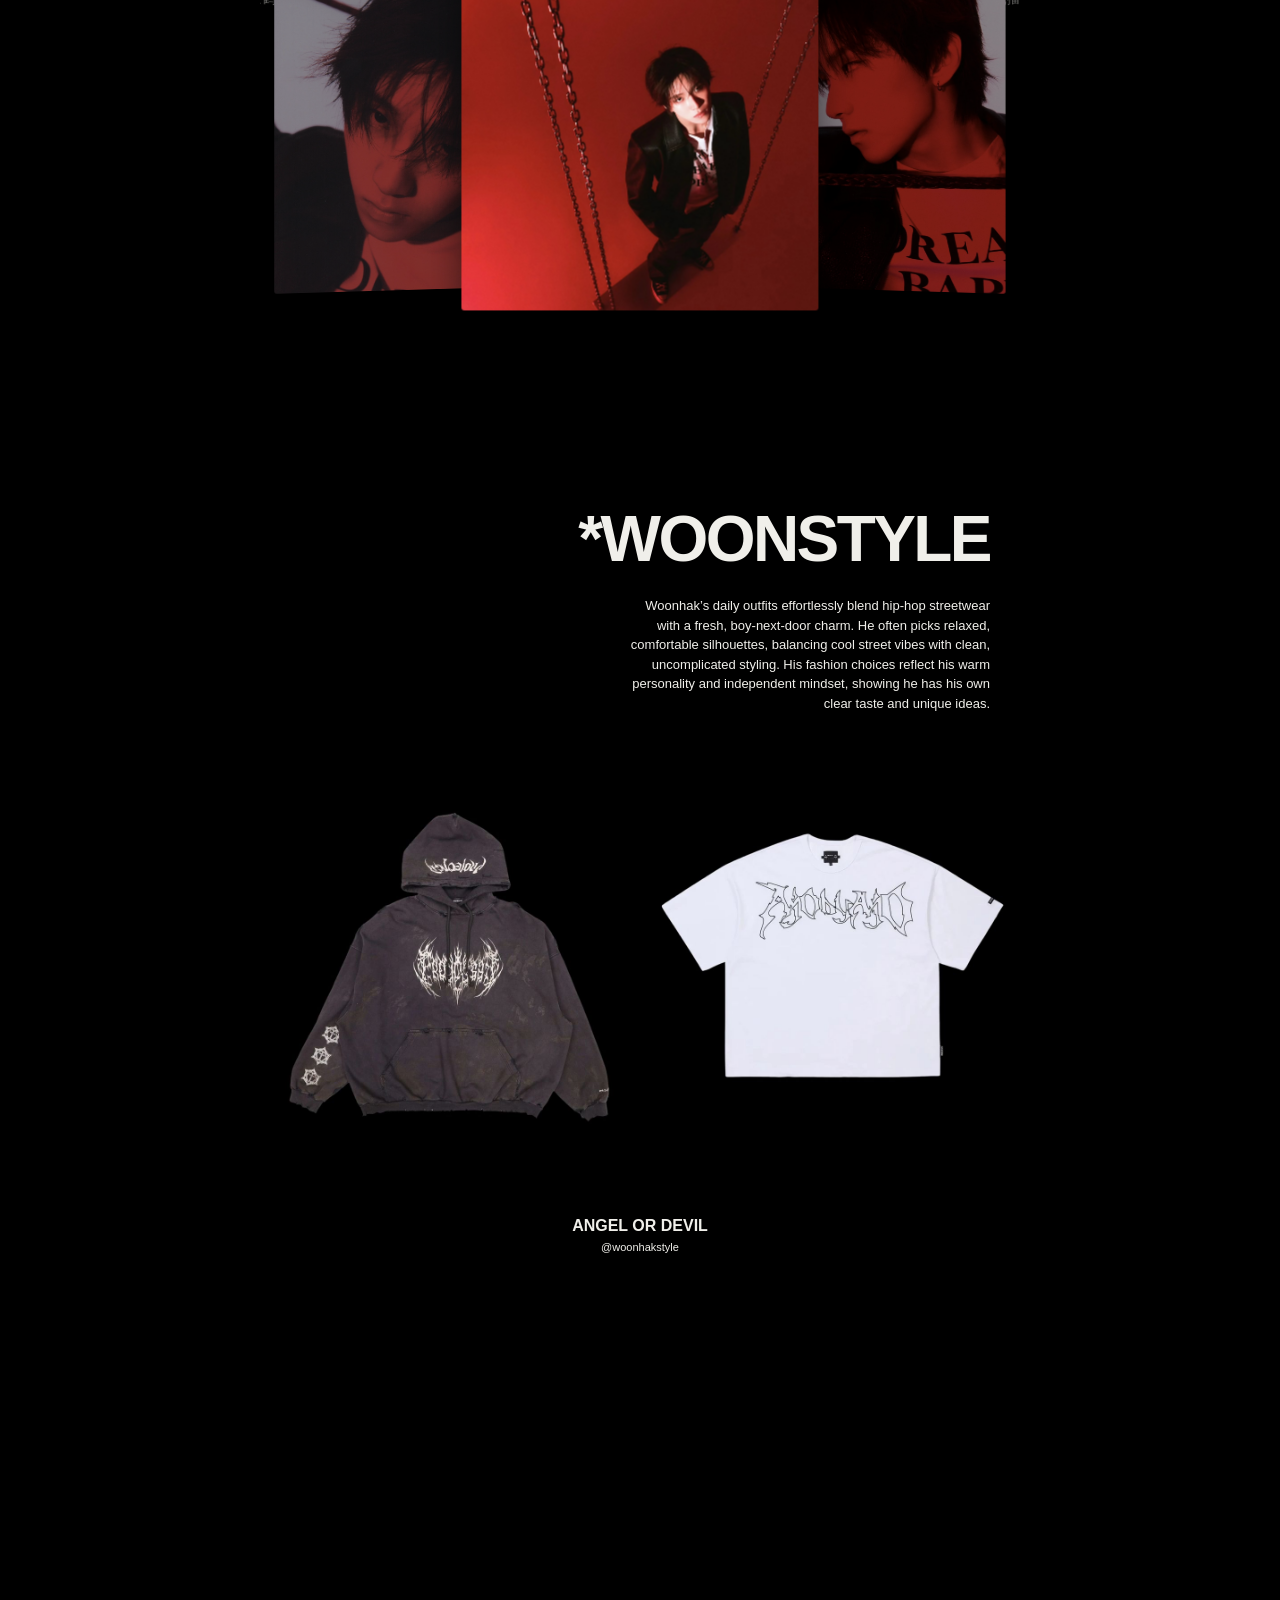
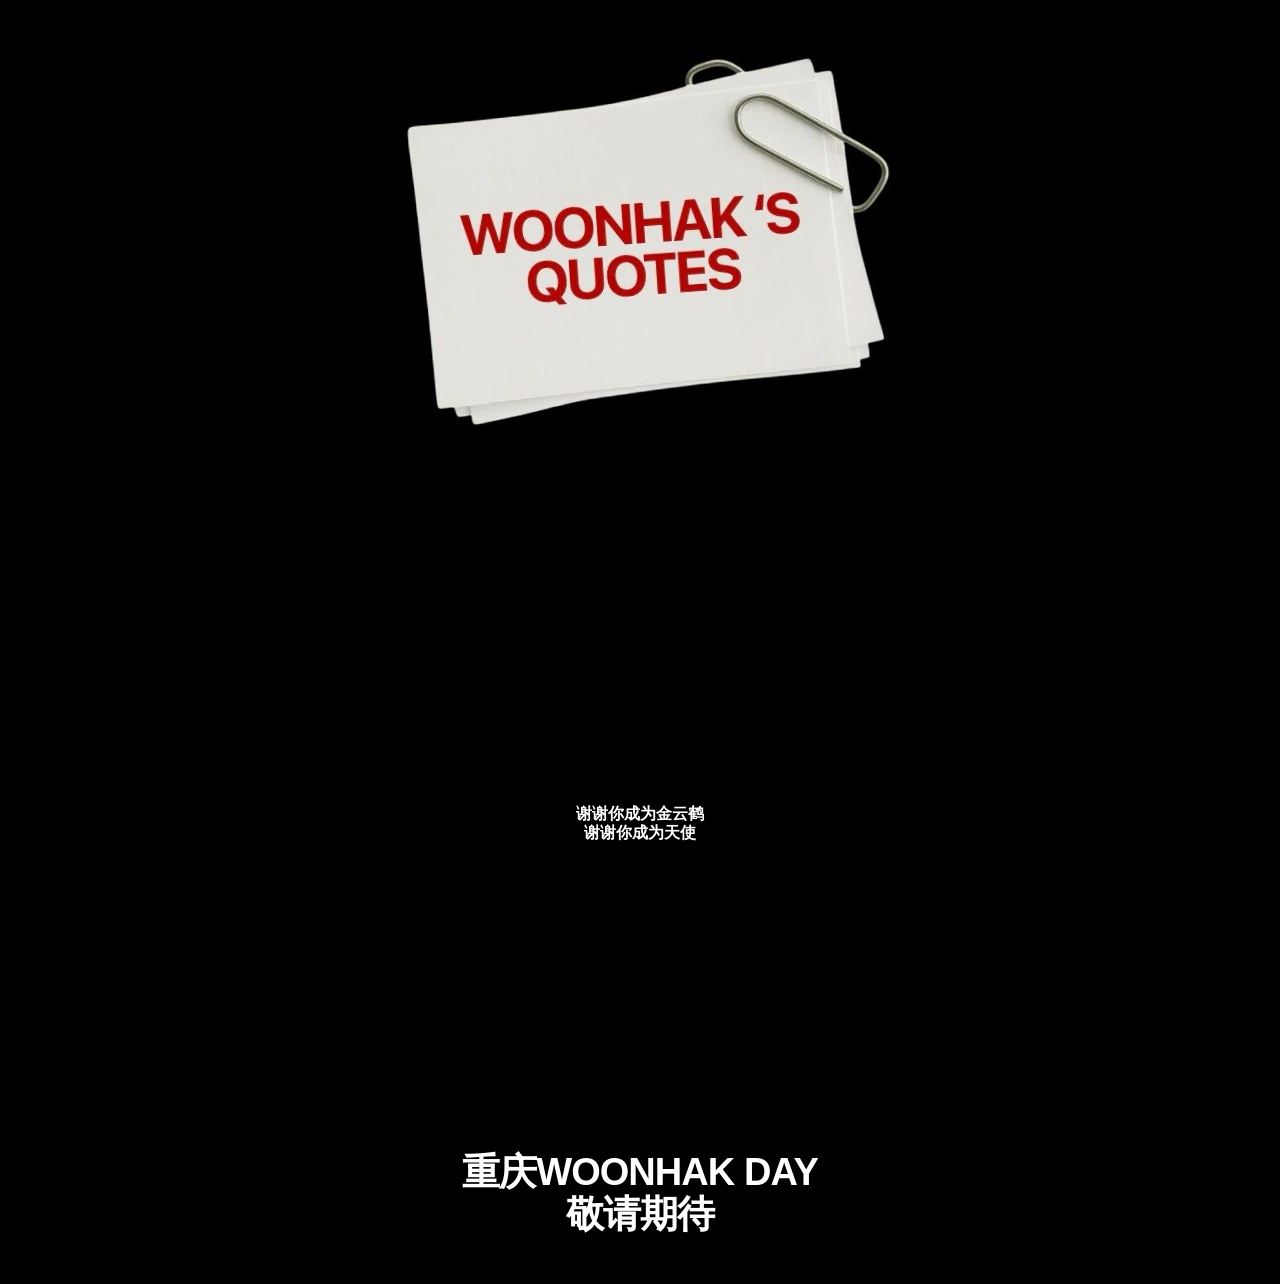
==== commit 49b112df: "Link woonhakstyle credit to supplied Weibo profile" ====
--- a/index.html
+++ b/index.html
@@ -47,6 +47,8 @@
 
 .flip-page{position:absolute;top:105px;right:28px;z-index:1000;color:#fff;font-size:14px;line-height:1.4;padding:10px 0;background:none;border:0;cursor:pointer}.flip-page:hover{text-decoration:underline;text-underline-offset:5px}.flip-page[hidden]{display:none}@media(max-width:600px){.flip-page{top:95px;right:22px;font-size:14px}}
 
+.style-weibo{color:inherit;text-decoration:none}.style-weibo:hover{text-decoration:underline;text-underline-offset:4px}
+
 </style></head><body>
 <main>
 <header class="hero"><div class="micro"><span>Angel or Devil? The Choice Is Yours.<br>CHONGQING 2026 · WOONHAK DAY</span><span>FOR MY BABY<br>WOONHAK'S BIRTHDAY</span></div><svg class="hero-artwork" viewBox="0 0 760 720" role="img" aria-label="ANGELOR DEVIL · For my baby woonhak’s birthday · WOONHAK"><defs><filter id="hero-red" color-interpolation-filters="sRGB"><feColorMatrix type="matrix" values="0.627451 0 0 0 0  0.023529 0 0 0 0  0.011765 0 0 0 0  0 0 0 1 0"/></filter></defs><svg x="110" y="108" width="620" height="117" viewBox="20 80 1060 200"><image href="assets/13.jpg" width="1240" height="1754" filter="url(#hero-red)"/></svg><svg x="410" y="228" width="320" height="101" viewBox="30 306 1068 335"><image href="assets/13.jpg" width="1240" height="1754" filter="url(#hero-red)"/></svg><text x="730" y="350" text-anchor="end" fill="#a00603" font-family="Arial,sans-serif" font-weight="700" font-size="14">For my baby woonhak’s birthday</text><svg x="0" y="560" width="330" height="96" viewBox="420 1380 740 180" preserveAspectRatio="none"><image href="assets/13.jpg" width="1240" height="1754" filter="url(#hero-red)"/></svg></svg><a class="rednote" id="social" href="https://www.xiaohongshu.com/user/profile/696c9043000000000300f78d?xsec_token=YB1BCHIgAT-cHVu8GI-nLF2eUWtgYO_r6Sn-EQDzjTJVI=&amp;xsec_source=app_share" target="_blank" rel="noopener noreferrer" aria-label="打开主办方小红书主页（新窗口）">rednote</a></header>
@@ -55,7 +57,7 @@
 <section class="info"><div class="static-image"><img decoding="async" loading="lazy" src="assets/03.jpg" srcset="assets/03-mobile.jpg 800w, assets/03.jpg 1800w" sizes="(max-width:600px) 85vw, 760px" alt="活动流程：13:00—16:00领取应援物、拍照打卡；16:00—17:30切蛋糕"></div><div class="static-image"><img decoding="async" loading="lazy" src="assets/07.jpg" srcset="assets/07-mobile.jpg 800w, assets/07.jpg 1800w" sizes="(max-width:600px) 85vw, 760px" alt="活动注意事项 Notes"></div></section>
 <section class="concept"><button class="image-button" data-gallery="concept" aria-label="打开概念说明"><img decoding="async" loading="lazy" src="assets/14.jpg" srcset="assets/14-mobile.jpg 800w, assets/14.jpg 1800w" sizes="(max-width:600px) 85vw, 760px" alt="Concept 概念信封"></button></section>
 <section class="gallery"><div class="gallery-artwork"><svg viewBox="18 78 1090 710" role="img" aria-label="ANGEL OR DEVIL"><defs><filter id="red-angel-or-devil" color-interpolation-filters="sRGB"><feColorMatrix type="matrix" values="0.627451 0 0 0 0  0.023529 0 0 0 0  0.011765 0 0 0 0  0 0 0 1 0"/></filter></defs><image href="assets/13.jpg" width="1240" height="1754" filter="url(#red-angel-or-devil)"/></svg><svg viewBox="415 1375 750 305" role="img" aria-label="WOONHAK"><defs><filter id="red-woonhak" color-interpolation-filters="sRGB"><feColorMatrix type="matrix" values="0.627451 0 0 0 0  0.023529 0 0 0 0  0.011765 0 0 0 0  0 0 0 1 0"/></filter></defs><image href="assets/13.jpg" width="1240" height="1754" filter="url(#red-woonhak)"/></svg></div><div class="photo-strip"><button class="image-button" data-gallery="photos" data-index="0" aria-label="查看金云鹤轮播照片 1"><img decoding="async" loading="lazy" data-src="assets/photo-05.jpg" alt="金云鹤轮播照片 1"></button><button class="image-button" data-gallery="photos" data-index="1" aria-label="查看金云鹤轮播照片 2"><img decoding="async" loading="lazy" data-src="assets/photo-03.jpg" alt="金云鹤轮播照片 2"></button><button class="image-button" data-gallery="photos" data-index="2" aria-label="查看金云鹤轮播照片 3"><img decoding="async" loading="lazy" data-src="assets/photo-01.jpg" alt="金云鹤轮播照片 3"></button><button class="image-button" data-gallery="photos" data-index="3" aria-label="查看金云鹤轮播照片 4"><img decoding="async" loading="lazy" data-src="assets/photo-02.jpg" alt="金云鹤轮播照片 4"></button><button class="image-button" data-gallery="photos" data-index="4" aria-label="查看金云鹤轮播照片 5"><img decoding="async" loading="lazy" data-src="assets/photo-04.jpg" alt="金云鹤轮播照片 5"></button><button class="image-button" data-gallery="photos" data-index="5" aria-label="查看金云鹤轮播照片 6"><img decoding="async" loading="lazy" data-src="assets/photo-06.jpg" alt="金云鹤轮播照片 6"></button><button class="image-button" data-gallery="photos" data-index="6" aria-label="查看金云鹤轮播照片 7"><img decoding="async" loading="lazy" data-src="assets/photo-07.jpg" alt="金云鹤轮播照片 7"></button><button class="image-button" data-gallery="photos" data-index="7" aria-label="查看金云鹤轮播照片 8"><img decoding="async" loading="lazy" data-src="assets/photo-08.jpg" alt="金云鹤轮播照片 8"></button><button class="image-button" data-gallery="photos" data-index="8" aria-label="查看金云鹤轮播照片 9"><img decoding="async" loading="lazy" data-src="assets/photo-09.jpg" alt="金云鹤轮播照片 9"></button></div></section>
-<section class="style"><h1>*WOONSTYLE</h1><p>Woonhak’s daily outfits effortlessly blend hip-hop streetwear with a fresh, boy-next-door charm. He often picks relaxed, comfortable silhouettes, balancing cool street vibes with clean, uncomplicated styling. His fashion choices reflect his warm personality and independent mindset, showing he has his own clear taste and unique ideas.</p><div class="clothes"><button class="image-button" data-gallery="style" data-index="0"><img decoding="async" loading="lazy" src="assets/17.jpg" srcset="assets/17-mobile.jpg 800w, assets/17.jpg 1800w" sizes="(max-width:600px) 85vw, 760px" alt="深色连帽卫衣背面图"></button><button class="image-button" data-gallery="style" data-index="1"><img decoding="async" loading="lazy" src="assets/16.jpg" srcset="assets/16-mobile.jpg 800w, assets/16.jpg 1800w" sizes="(max-width:600px) 85vw, 760px" alt="白色印花短袖"></button></div><strong>ANGEL OR DEVIL</strong><small>@woonhakstyle</small></section>
+<section class="style"><h1>*WOONSTYLE</h1><p>Woonhak’s daily outfits effortlessly blend hip-hop streetwear with a fresh, boy-next-door charm. He often picks relaxed, comfortable silhouettes, balancing cool street vibes with clean, uncomplicated styling. His fashion choices reflect his warm personality and independent mindset, showing he has his own clear taste and unique ideas.</p><div class="clothes"><button class="image-button" data-gallery="style" data-index="0"><img decoding="async" loading="lazy" src="assets/17.jpg" srcset="assets/17-mobile.jpg 800w, assets/17.jpg 1800w" sizes="(max-width:600px) 85vw, 760px" alt="深色连帽卫衣背面图"></button><button class="image-button" data-gallery="style" data-index="1"><img decoding="async" loading="lazy" src="assets/16.jpg" srcset="assets/16-mobile.jpg 800w, assets/16.jpg 1800w" sizes="(max-width:600px) 85vw, 760px" alt="白色印花短袖"></button></div><strong>ANGEL OR DEVIL</strong><small><a class="style-weibo" href="https://m.weibo.cn/u/7994832621?wm=3333_2001&amp;from=10G9393010&amp;sourcetype=weixin&amp;s_trans=Rhqc32HOVQ58fMF6g0in6Q%3D%3D__s&amp;s_channel=4" target="_blank" rel="noopener noreferrer" aria-label="woonhakstyle 微博主页">@woonhakstyle</a></small></section>
 <section class="quotes"><button class="image-button" id="quotes" aria-label="打开金云鹤语录立体卡片轮播"><img decoding="async" loading="lazy" src="assets/15.jpg" srcset="assets/15-mobile.jpg 800w, assets/15.jpg 1800w" sizes="(max-width:600px) 85vw, 760px" alt="WOONHAK’S QUOTES 语录卡片"></button></section>
 <footer class="closing"><p>谢谢你成为金云鹤<br>谢谢你成为天使</p><strong>重庆WOONHAK DAY<br>敬请期待</strong></footer>
 </main>
@@ -64,7 +66,7 @@
 function mobileAsset(path){return matchMedia('(max-width:600px)').matches&&!path.includes('-mobile.')?path.replace(/\.(jpg|png)$/,'-mobile.$1'):path}
 function imageAsset(id){const name=(typeof id==='number'?String(id).padStart(2,'0'):id)+'.webp';return mobileAsset('assets/'+imageFormats[name])}
 const dialog=document.querySelector('#viewer'),slides=document.querySelector('#slides');
-const galleries={materials:{title:'',images:[6,0,4,5,8,9,10,11,12]},process:{title:'Process · 活动流程',images:[3]},notes:{title:'Notes · 注意事项',images:[7]},concept:{title:'Concept · 概念简要',images:[18]},photos:{title:'ANGEL OR DEVIL · 视觉收藏',images:[5,3,1,2,4,6,7,8,9].map(i=>`photo-${String(i).padStart(2,'0')}`)},style:{title:'WOONSTYLE · 服装细节',images:[17,16]}};
+const galleries={materials:{title:'',images:[0,4,5,8,9,10,11,12]},process:{title:'Process · 活动流程',images:[3]},notes:{title:'Notes · 注意事项',images:[7]},concept:{title:'Concept · 概念简要',images:[18]},photos:{title:'ANGEL OR DEVIL · 视觉收藏',images:[5,3,1,2,4,6,7,8,9].map(i=>`photo-${String(i).padStart(2,'0')}`)},style:{title:'WOONSTYLE · 服装细节',images:[17,16]}};
 let total=0,current=0,lastFocus,depthMode=false;
 function loadNearby(container,index){
  if(container.id!=='slides'&&container.dataset.ready!=='true')return;
